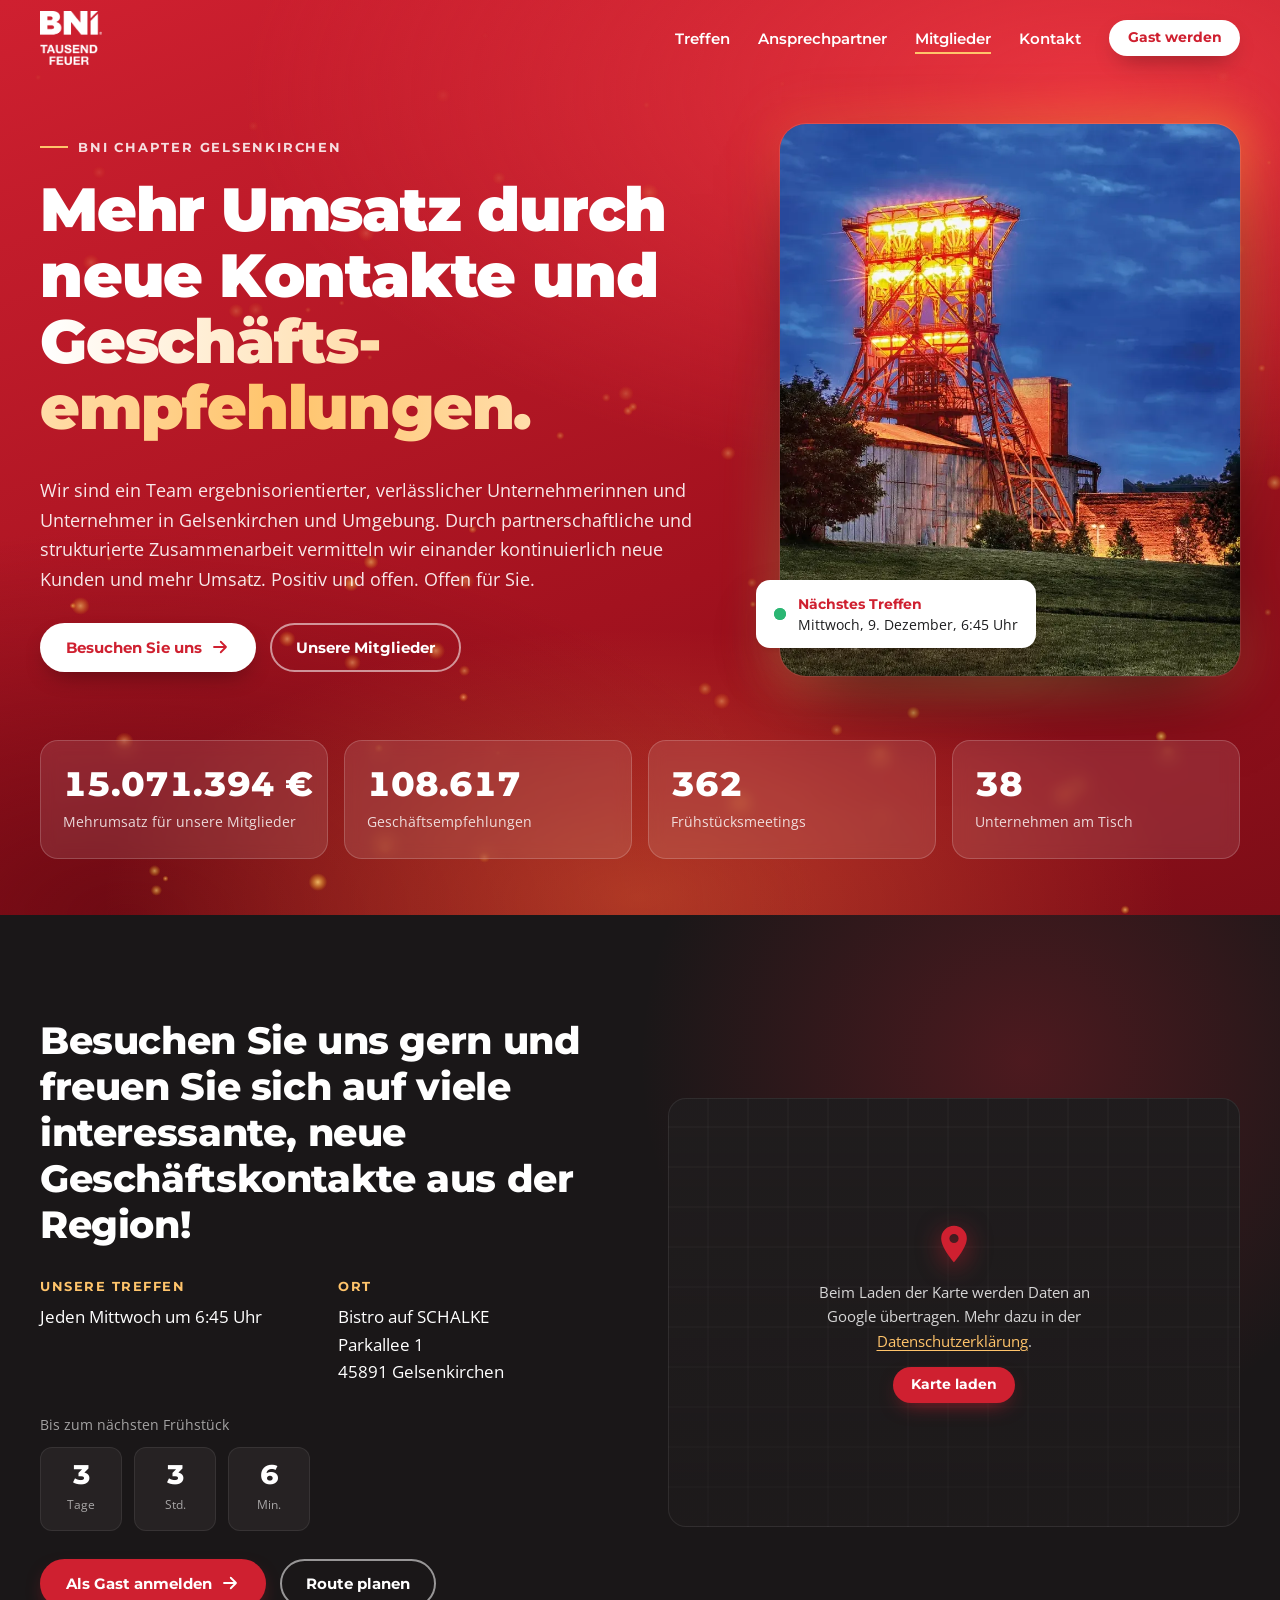
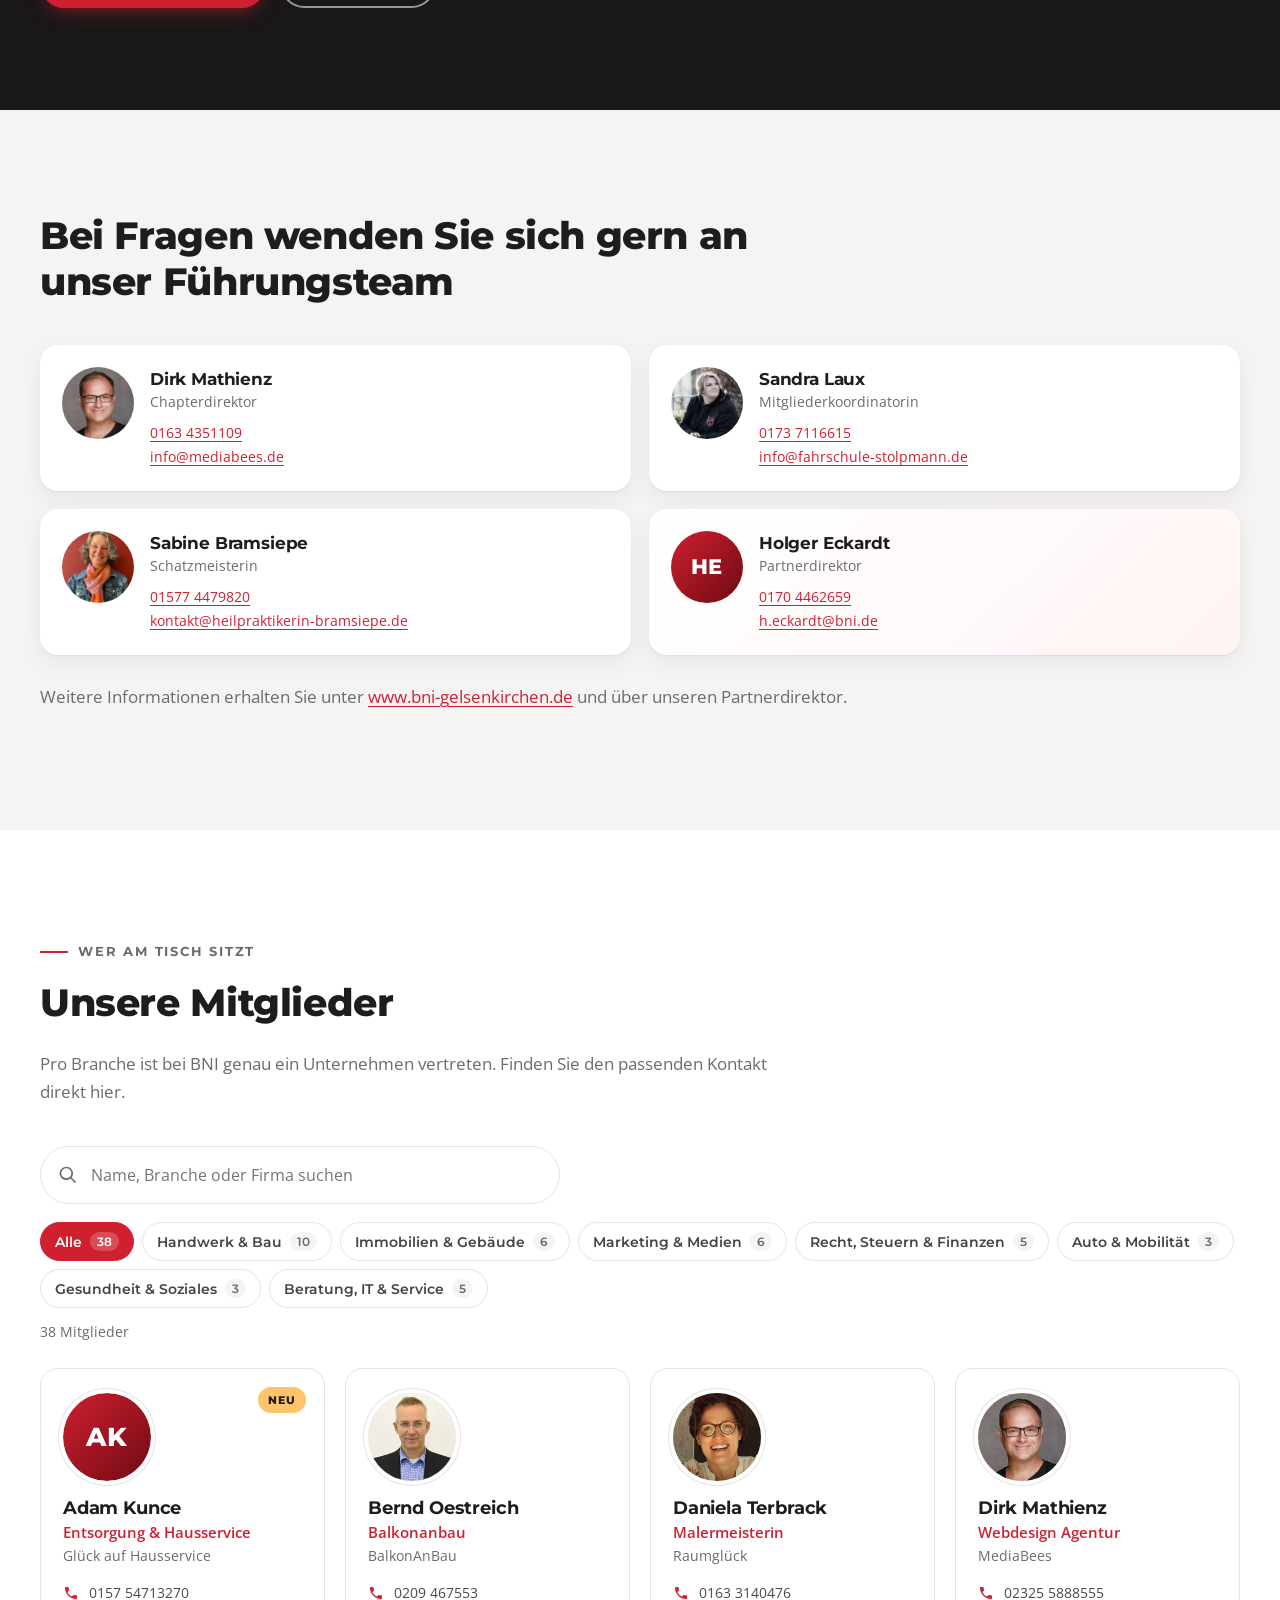
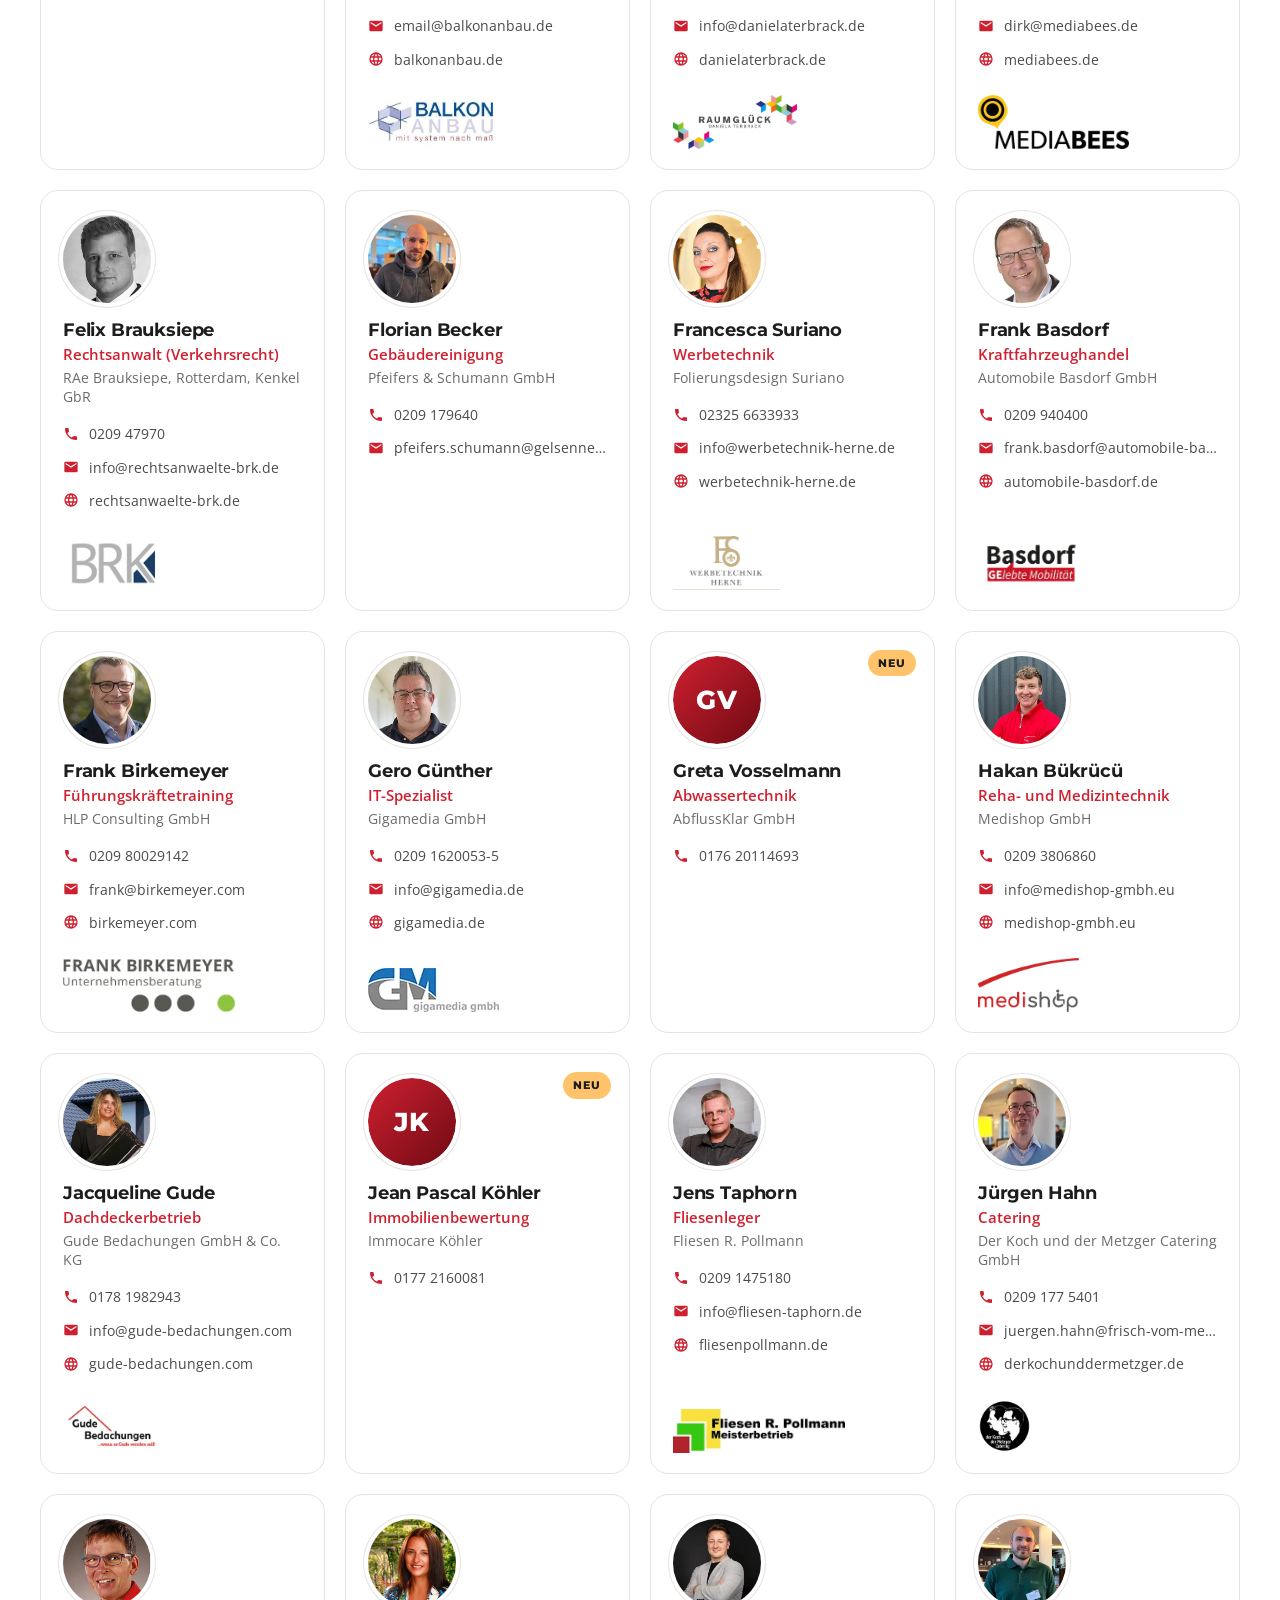
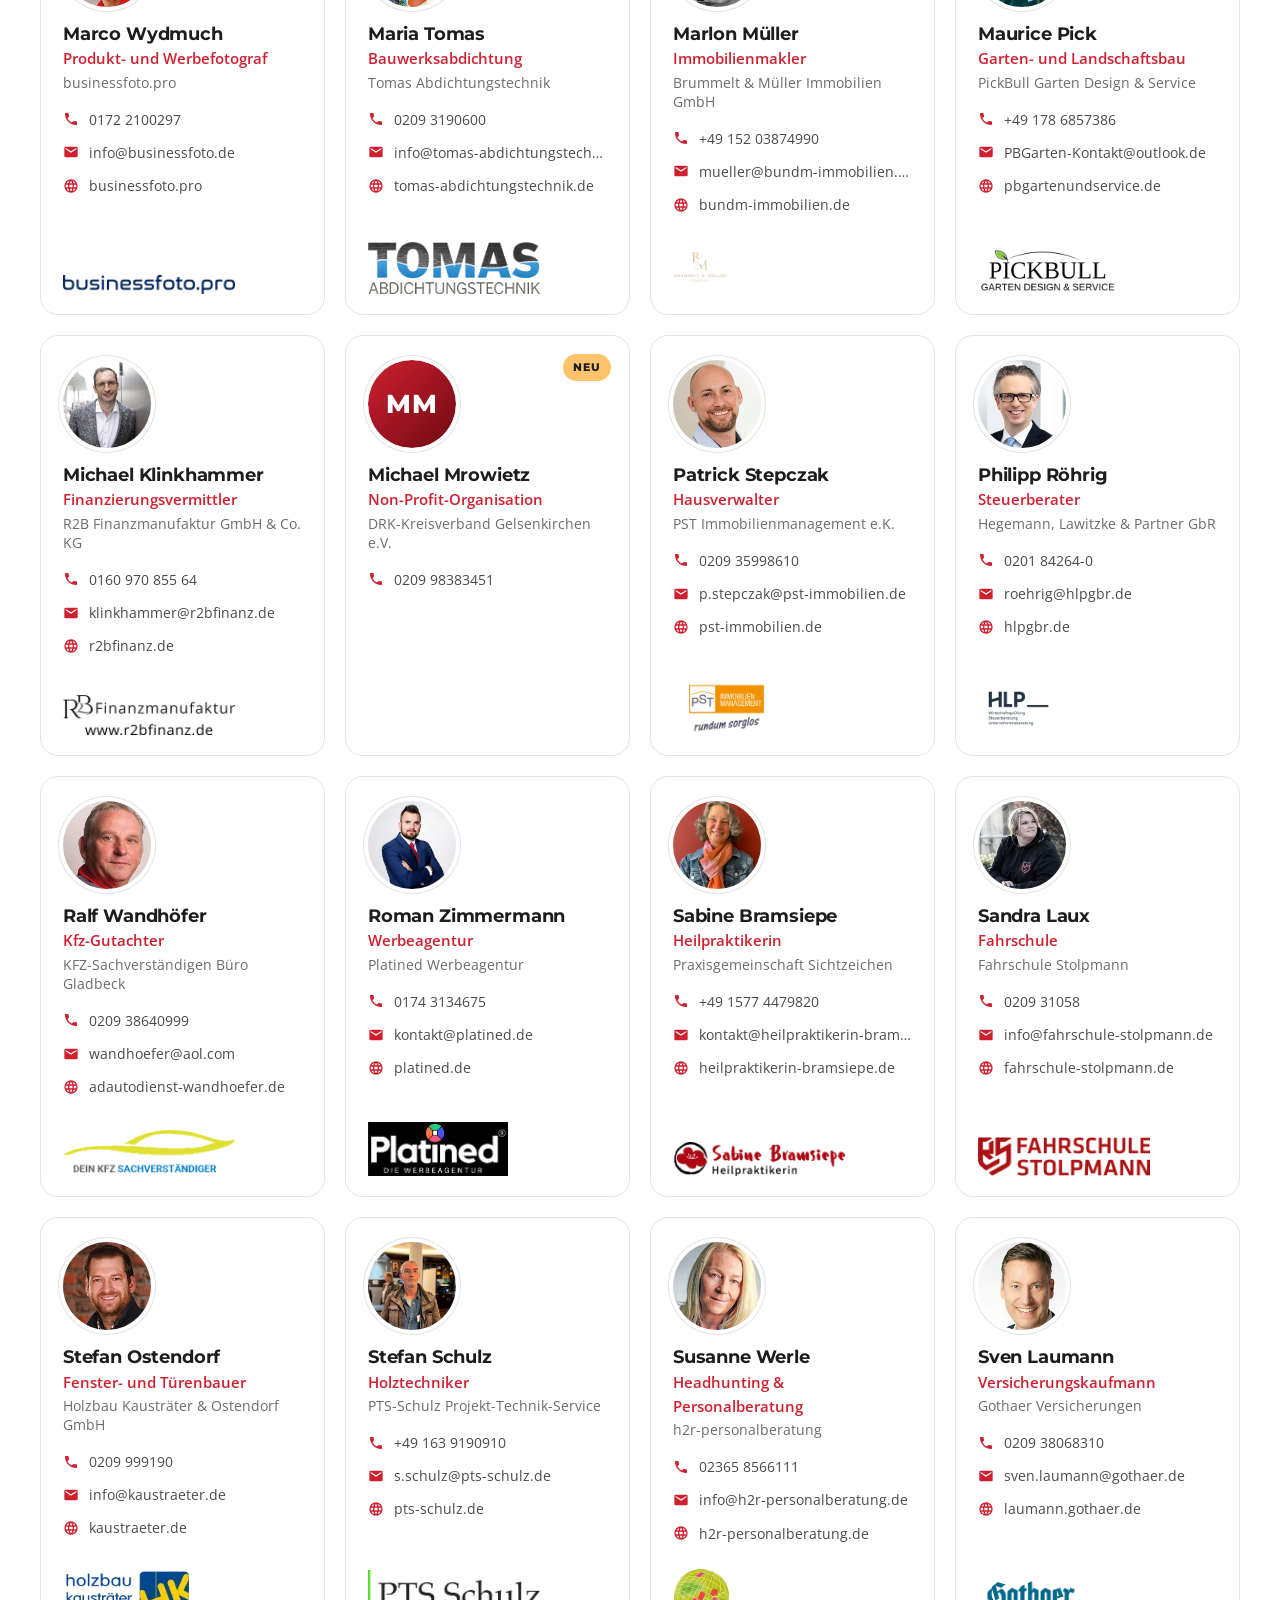
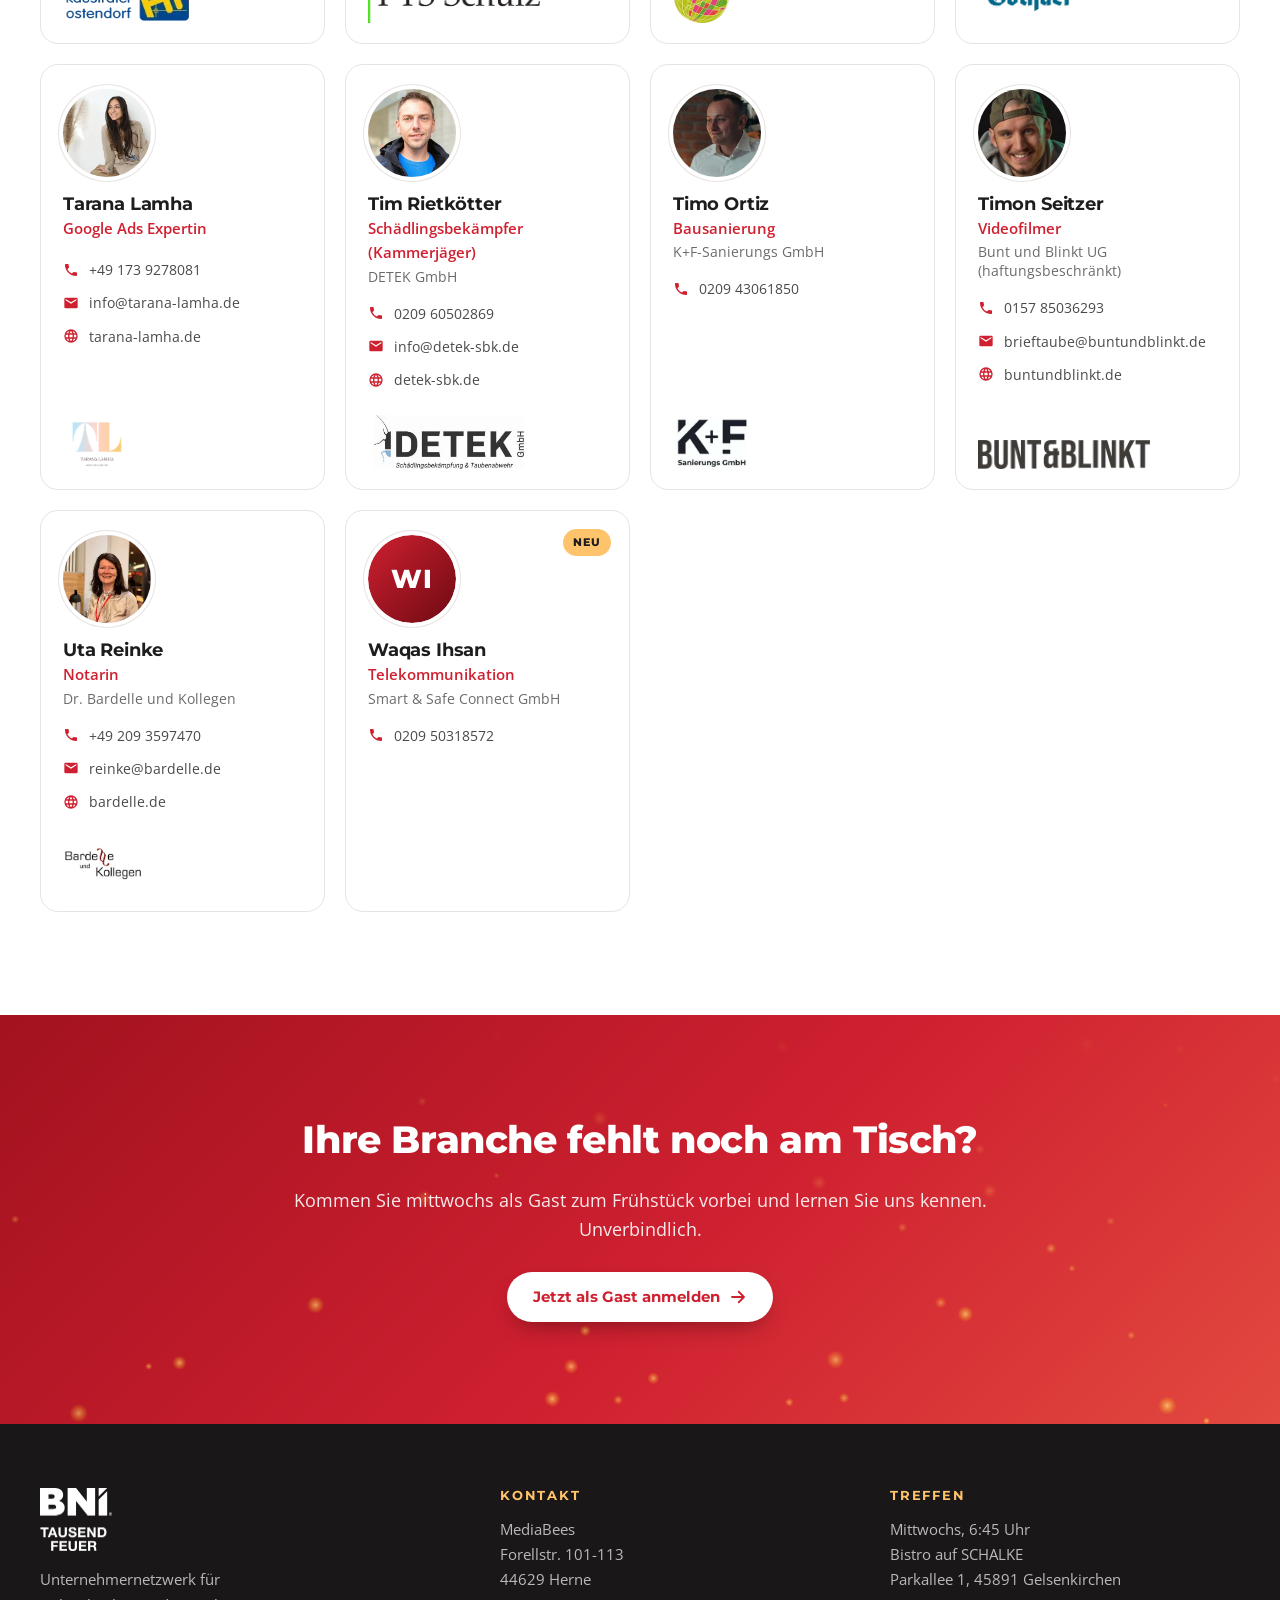
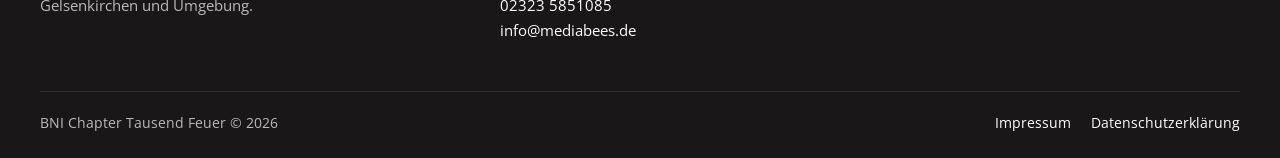
==== bni1000feuer/index.html @ f59c6b29 "Redesign bni1000feuer.de als schnelle statische Seite - Neues Design in BNI-CI (Rot #CF2030, Montser" ====
<!doctype html>
<html lang="de">
<head>
  <meta charset="utf-8">
  <meta name="viewport" content="width=device-width, initial-scale=1">
  <title>BNI Chapter Tausend Feuer Gelsenkirchen | Unternehmernetzwerk</title>
  <meta name="description" content="BNI Chapter Tausend Feuer: Unternehmerinnen und Unternehmer aus Gelsenkirchen und Umgebung, die sich gegenseitig Kunden empfehlen. Treffen jeden Mittwoch um 6:45 Uhr im Bistro auf Schalke.">
  <meta name="theme-color" content="#cf2030">
  <link rel="canonical" href="https://bni1000feuer.de/">
  <meta property="og:type" content="website">
  <meta property="og:title" content="BNI Chapter Tausend Feuer Gelsenkirchen">
  <meta property="og:description" content="Mehr Umsatz durch neue Kontakte und Geschäftsempfehlungen. Jeden Mittwoch, 6:45 Uhr, Bistro auf Schalke.">
  <meta property="og:image" content="https://bni1000feuer.de/assets/img/zeche-consol-833.webp">
  <meta property="og:locale" content="de_DE">
  <link rel="icon" type="image/png" href="assets/img/favicon.png">
  <link rel="preload" href="assets/fonts/montserrat-latin-wght-normal.woff2" as="font" type="font/woff2" crossorigin>
  <link rel="preload" href="assets/img/zeche-consol-833.webp" as="image" media="(min-width: 600px)">
  <link rel="stylesheet" href="assets/css/style.css">
  <script type="application/ld+json">
  {
    "@context": "https://schema.org",
    "@type": "Organization",
    "name": "BNI Chapter Tausend Feuer",
    "url": "https://bni1000feuer.de/",
    "logo": "https://bni1000feuer.de/assets/img/bni-tausend-feuer-logo.png",
    "description": "Unternehmernetzwerk für Geschäftsempfehlungen in Gelsenkirchen und Umgebung.",
    "location": {
      "@type": "Place",
      "name": "Bistro auf SCHALKE",
      "address": {"@type": "PostalAddress", "streetAddress": "Parkallee 1", "postalCode": "45891", "addressLocality": "Gelsenkirchen", "addressCountry": "DE"}
    }
  }
  </script>
</head>
<body>
  <a class="skip-link" href="#main">Zum Inhalt springen</a>

  <header class="site-header" data-header>
    <div class="container header-inner">
      <a href="#top" class="brand" aria-label="BNI Tausend Feuer, zum Seitenanfang">
        <img src="assets/img/bni-tausend-feuer-logo.png" alt="" width="72" height="64">
      </a>
      <nav class="nav" aria-label="Hauptnavigation">
        <button class="nav-toggle" type="button" aria-expanded="false" aria-controls="nav-list" data-nav-toggle>
          <span class="sr-only">Menü</span><span class="nav-toggle-bar"></span>
        </button>
        <ul id="nav-list" class="nav-list" data-nav-list>
          <li><a href="#treffen">Treffen</a></li>
          <li><a href="#team">Ansprechpartner</a></li>
          <li><a href="#mitglieder">Mitglieder</a></li>
          <li><a href="#kontakt">Kontakt</a></li>
          <li><a class="btn btn-light btn-sm" href="https://bni-nordwest.com/chapter-tausend-feuer-gelsenkirchen/de/visitorregistration?chapterId=26009" target="_blank" rel="noopener">Gast werden</a></li>
        </ul>
      </nav>
    </div>
  </header>

  <main id="main">
    <!-- Hero -->
    <section class="hero" id="top">
      <canvas class="embers" aria-hidden="true" data-embers></canvas>
      <div class="hero-glow" aria-hidden="true"></div>
      <div class="container hero-grid">
        <div class="hero-copy">
          <p class="eyebrow reveal">BNI Chapter Gelsenkirchen</p>
          <h1 class="hero-title reveal">Mehr Umsatz durch neue Kontakte und <span class="flame-text">Geschäfts&shy;empfehlungen.</span></h1>
          <p class="hero-lead reveal">Wir sind ein Team ergebnisorientierter, verlässlicher Unternehmerinnen und Unternehmer in Gelsenkirchen und Umgebung. Durch partnerschaftliche und strukturierte Zusammenarbeit vermitteln wir einander kontinuierlich neue Kunden und mehr Umsatz. Positiv und offen. Offen für Sie.</p>
          <div class="hero-actions reveal">
            <a class="btn btn-light" href="https://bni-nordwest.com/chapter-tausend-feuer-gelsenkirchen/de/visitorregistration?chapterId=26009" target="_blank" rel="noopener">
              Besuchen Sie uns
              <svg aria-hidden="true" viewBox="0 0 24 24"><path d="M13 5l7 7-7 7M20 12H4"/></svg>
            </a>
            <a class="btn btn-ghost" href="#mitglieder">Unsere Mitglieder</a>
          </div>
        </div>
        <figure class="hero-visual reveal" data-tilt>
          <picture>
            <source media="(max-width: 599px)" srcset="assets/img/zeche-consol-480.webp">
            <img src="assets/img/zeche-consol-833.webp" alt="Beleuchteter Förderturm der Zeche Consol in Gelsenkirchen bei Nacht" width="833" height="1000" fetchpriority="high">
          </picture>
          <figcaption class="next-meeting" data-next-meeting>
            <span class="pulse" aria-hidden="true"></span>
            <span><strong>Nächstes Treffen</strong><br><span data-next-meeting-date>Mittwoch, 6:45 Uhr</span></span>
          </figcaption>
        </figure>
      </div>

      <div class="container">
        <ul class="stats" aria-label="Zahlen des Chapters">
          <li class="stat reveal">
            <span class="stat-num"><span data-count="15071394" data-format="eur">15.071.394</span>&nbsp;€</span>
            <span class="stat-label">Mehrumsatz für unsere Mitglieder</span>
          </li>
          <li class="stat reveal">
            <span class="stat-num" data-count="108617">108.617</span>
            <span class="stat-label">Geschäftsempfehlungen</span>
          </li>
          <li class="stat reveal">
            <span class="stat-num" data-count="362">362</span>
            <span class="stat-label">Frühstücksmeetings</span>
          </li>
          <li class="stat reveal">
            <span class="stat-num" data-count-members>38</span>
            <span class="stat-label">Unternehmen am Tisch</span>
          </li>
        </ul>
      </div>
    </section>

    <!-- Treffen -->
    <section class="section section-dark" id="treffen">
      <div class="container meet-grid">
        <div class="meet-copy">
          <h2 class="reveal">Besuchen Sie uns gern und freuen Sie sich auf viele interessante, neue Geschäftskontakte aus der Region!</h2>
          <dl class="meet-facts reveal">
            <div>
              <dt>Unsere Treffen</dt>
              <dd>Jeden Mittwoch um 6:45 Uhr</dd>
            </div>
            <div>
              <dt>Ort</dt>
              <dd>Bistro auf SCHALKE<br>Parkallee 1<br>45891 Gelsenkirchen</dd>
            </div>
          </dl>
          <div class="countdown reveal" aria-live="polite" data-countdown hidden>
            <span class="countdown-label">Bis zum nächsten Frühstück</span>
            <div class="countdown-grid">
              <div><span data-cd="d">0</span><small>Tage</small></div>
              <div><span data-cd="h">0</span><small>Std.</small></div>
              <div><span data-cd="m">0</span><small>Min.</small></div>
            </div>
          </div>
          <div class="meet-actions reveal">
            <a class="btn btn-primary" href="https://bni-nordwest.com/chapter-tausend-feuer-gelsenkirchen/de/visitorregistration?chapterId=26009" target="_blank" rel="noopener">
              Als Gast anmelden
              <svg aria-hidden="true" viewBox="0 0 24 24"><path d="M13 5l7 7-7 7M20 12H4"/></svg>
            </a>
            <a class="btn btn-ghost" href="https://www.google.com/maps/dir/?api=1&amp;destination=Parkallee+1,+45891+Gelsenkirchen" target="_blank" rel="noopener">Route planen</a>
          </div>
        </div>
        <div class="map reveal" data-map>
          <div class="map-consent">
            <svg aria-hidden="true" viewBox="0 0 24 24" class="map-pin"><path d="M12 2a7 7 0 0 0-7 7c0 5.2 7 13 7 13s7-7.8 7-13a7 7 0 0 0-7-7zm0 9.5A2.5 2.5 0 1 1 12 6.5a2.5 2.5 0 0 1 0 5z"/></svg>
            <p>Beim Laden der Karte werden Daten an Google übertragen. Mehr dazu in der <a href="datenschutz.html#google-maps">Datenschutzerklärung</a>.</p>
            <button type="button" class="btn btn-primary btn-sm" data-map-load>Karte laden</button>
          </div>
        </div>
      </div>
    </section>

    <!-- Team -->
    <section class="section section-light" id="team">
      <div class="container">
        <div class="section-head reveal">
          <h2>Bei Fragen wenden Sie sich gern an unser Führungsteam</h2>
        </div>
        <ul class="team-grid">
          <li class="team-card reveal">
            <img src="assets/img/members/dirk-mathienz.webp" alt="" width="96" height="96" loading="lazy">
            <div>
              <h3>Dirk Mathienz</h3>
              <p class="team-role">Chapterdirektor</p>
              <a href="tel:+491634351109">0163 4351109</a>
              <a href="mailto:info@mediabees.de">info@mediabees.de</a>
            </div>
          </li>
          <li class="team-card reveal">
            <img src="assets/img/members/sandra-laux.webp" alt="" width="96" height="96" loading="lazy">
            <div>
              <h3>Sandra Laux</h3>
              <p class="team-role">Mitgliederkoordinatorin</p>
              <a href="tel:+491737116615">0173 7116615</a>
              <a href="mailto:info@fahrschule-stolpmann.de">info@fahrschule-stolpmann.de</a>
            </div>
          </li>
          <li class="team-card reveal">
            <img src="assets/img/members/sabine-bramsiepe.webp" alt="" width="96" height="96" loading="lazy">
            <div>
              <h3>Sabine Bramsiepe</h3>
              <p class="team-role">Schatzmeisterin</p>
              <a href="tel:+4915774479820">01577 4479820</a>
              <a href="mailto:kontakt@heilpraktikerin-bramsiepe.de">kontakt@heilpraktikerin-bramsiepe.de</a>
            </div>
          </li>
          <li class="team-card team-card-partner reveal">
            <span class="avatar-initials" aria-hidden="true">HE</span>
            <div>
              <h3>Holger Eckardt</h3>
              <p class="team-role">Partnerdirektor</p>
              <a href="tel:+491704462659">0170 4462659</a>
              <a href="mailto:h.eckardt@bni.de">h.eckardt@bni.de</a>
            </div>
          </li>
        </ul>
        <p class="team-more reveal">Weitere Informationen erhalten Sie unter <a href="https://www.bni-gelsenkirchen.de" target="_blank" rel="noopener">www.bni-gelsenkirchen.de</a> und über unseren Partnerdirektor.</p>
      </div>
    </section>

    <!-- Mitglieder -->
    <section class="section" id="mitglieder">
      <div class="container">
        <div class="section-head reveal">
          <p class="eyebrow eyebrow-red">Wer am Tisch sitzt</p>
          <h2>Unsere Mitglieder</h2>
          <p>Pro Branche ist bei BNI genau ein Unternehmen vertreten. Finden Sie den passenden Kontakt direkt hier.</p>
        </div>

        <div class="member-tools reveal">
          <label class="search">
            <span class="sr-only">Mitglieder durchsuchen</span>
            <svg aria-hidden="true" viewBox="0 0 24 24"><path d="M10 2a8 8 0 0 1 6.3 12.9l5.4 5.4-1.4 1.4-5.4-5.4A8 8 0 1 1 10 2zm0 2a6 6 0 1 0 0 12 6 6 0 0 0 0-12z"/></svg>
            <input type="search" placeholder="Name, Branche oder Firma suchen" autocomplete="off" data-member-search>
          </label>
          <div class="chips" role="group" aria-label="Nach Branche filtern" data-member-filters>
      <!-- FILTERS:START -->
        <button type="button" class="chip is-active" data-filter="all" aria-pressed="true">Alle <span>38</span></button>
        <button type="button" class="chip" data-filter="handwerk" aria-pressed="false">Handwerk &amp; Bau <span>10</span></button>
        <button type="button" class="chip" data-filter="immobilien" aria-pressed="false">Immobilien &amp; Gebäude <span>6</span></button>
        <button type="button" class="chip" data-filter="marketing" aria-pressed="false">Marketing &amp; Medien <span>6</span></button>
        <button type="button" class="chip" data-filter="recht" aria-pressed="false">Recht, Steuern &amp; Finanzen <span>5</span></button>
        <button type="button" class="chip" data-filter="auto" aria-pressed="false">Auto &amp; Mobilität <span>3</span></button>
        <button type="button" class="chip" data-filter="gesundheit" aria-pressed="false">Gesundheit &amp; Soziales <span>3</span></button>
        <button type="button" class="chip" data-filter="business" aria-pressed="false">Beratung, IT &amp; Service <span>5</span></button>
      <!-- FILTERS:END -->
          </div>
        </div>
        <p class="member-count" aria-live="polite" data-member-count></p>

        <div class="member-grid" data-member-grid>
      <!-- MEMBERS:START -->
      <article class="member reveal" data-cat="immobilien" data-search="adam kunce entsorgung &amp; hausservice glück auf hausservice immobilien &amp; gebäude">
        <span class="badge-new">Neu</span><div class="member-avatar"><span class="avatar-initials" aria-hidden="true">AK</span></div>
        <h3 class="member-name">Adam Kunce</h3>
        <p class="member-role">Entsorgung &amp; Hausservice</p>
        <p class="member-company">Glück auf Hausservice</p>
        <ul class="member-links">
          <li><a href="tel:+4915754713270"><svg aria-hidden="true" viewBox="0 0 24 24"><path d="M6.6 10.8a15.1 15.1 0 0 0 6.6 6.6l2.2-2.2a1 1 0 0 1 1-.25 11.4 11.4 0 0 0 3.6.57 1 1 0 0 1 1 1V20a1 1 0 0 1-1 1A17 17 0 0 1 3 4a1 1 0 0 1 1-1h3.5a1 1 0 0 1 1 1c0 1.25.2 2.45.57 3.57a1 1 0 0 1-.25 1z"/></svg><span>0157 54713270</span></a></li>
        </ul>
        
      </article>
      <article class="member reveal" data-cat="handwerk" data-search="bernd oestreich balkonanbau balkonanbau handwerk &amp; bau">
        <div class="member-avatar"><img src="assets/img/members/bernd-oestreich.webp" alt="" width="160" height="160" loading="lazy" decoding="async"></div>
        <h3 class="member-name">Bernd Oestreich</h3>
        <p class="member-role">Balkonanbau</p>
        <p class="member-company">BalkonAnBau</p>
        <ul class="member-links">
          <li><a href="tel:+49209467553"><svg aria-hidden="true" viewBox="0 0 24 24"><path d="M6.6 10.8a15.1 15.1 0 0 0 6.6 6.6l2.2-2.2a1 1 0 0 1 1-.25 11.4 11.4 0 0 0 3.6.57 1 1 0 0 1 1 1V20a1 1 0 0 1-1 1A17 17 0 0 1 3 4a1 1 0 0 1 1-1h3.5a1 1 0 0 1 1 1c0 1.25.2 2.45.57 3.57a1 1 0 0 1-.25 1z"/></svg><span>0209 467553</span></a></li><li><a href="mailto:email@balkonanbau.de"><svg aria-hidden="true" viewBox="0 0 24 24"><path d="M20 4H4a2 2 0 0 0-2 2v12a2 2 0 0 0 2 2h16a2 2 0 0 0 2-2V6a2 2 0 0 0-2-2zm0 4-8 5-8-5V6l8 5 8-5z"/></svg><span>email@balkonanbau.de</span></a></li><li><a href="https://balkonanbau.de" target="_blank" rel="noopener"><svg aria-hidden="true" viewBox="0 0 24 24"><path d="M12 2a10 10 0 1 0 0 20 10 10 0 0 0 0-20zm6.9 6h-2.9a15.7 15.7 0 0 0-1.4-3.6A8 8 0 0 1 18.9 8zM12 4c.8 1.2 1.5 2.5 1.9 4h-3.8c.4-1.5 1.1-2.8 1.9-4zM4.3 14a8.2 8.2 0 0 1 0-4h3.4a16.5 16.5 0 0 0 0 4zm.8 2h2.9c.3 1.3.8 2.5 1.4 3.6A8 8 0 0 1 5.1 16zM8 8H5.1a8 8 0 0 1 4.3-3.6C8.8 5.5 8.3 6.7 8 8zm4 12c-.8-1.2-1.5-2.5-1.9-4h3.8c-.4 1.5-1.1 2.8-1.9 4zm2.3-6H9.7a14.7 14.7 0 0 1 0-4h4.6a14.7 14.7 0 0 1 0 4zm.3 5.6c.6-1.1 1.1-2.3 1.4-3.6h2.9a8 8 0 0 1-4.3 3.6zm1.7-5.6a16.5 16.5 0 0 0 0-4h3.4a8.2 8.2 0 0 1 0 4z"/></svg><span>balkonanbau.de</span></a></li>
        </ul>
        <div class="member-logo"><img src="assets/img/logos/bernd-oestreich.webp" alt="Logo BalkonAnBau" loading="lazy" decoding="async"></div>
      </article>
      <article class="member reveal" data-cat="handwerk" data-search="daniela terbrack malermeisterin raumglück handwerk &amp; bau">
        <div class="member-avatar"><img src="assets/img/members/daniela-terbrack.webp" alt="" width="160" height="160" loading="lazy" decoding="async"></div>
        <h3 class="member-name">Daniela Terbrack</h3>
        <p class="member-role">Malermeisterin</p>
        <p class="member-company">Raumglück</p>
        <ul class="member-links">
          <li><a href="tel:+491633140476"><svg aria-hidden="true" viewBox="0 0 24 24"><path d="M6.6 10.8a15.1 15.1 0 0 0 6.6 6.6l2.2-2.2a1 1 0 0 1 1-.25 11.4 11.4 0 0 0 3.6.57 1 1 0 0 1 1 1V20a1 1 0 0 1-1 1A17 17 0 0 1 3 4a1 1 0 0 1 1-1h3.5a1 1 0 0 1 1 1c0 1.25.2 2.45.57 3.57a1 1 0 0 1-.25 1z"/></svg><span>0163 3140476</span></a></li><li><a href="mailto:info@danielaterbrack.de"><svg aria-hidden="true" viewBox="0 0 24 24"><path d="M20 4H4a2 2 0 0 0-2 2v12a2 2 0 0 0 2 2h16a2 2 0 0 0 2-2V6a2 2 0 0 0-2-2zm0 4-8 5-8-5V6l8 5 8-5z"/></svg><span>info@danielaterbrack.de</span></a></li><li><a href="https://danielaterbrack.de" target="_blank" rel="noopener"><svg aria-hidden="true" viewBox="0 0 24 24"><path d="M12 2a10 10 0 1 0 0 20 10 10 0 0 0 0-20zm6.9 6h-2.9a15.7 15.7 0 0 0-1.4-3.6A8 8 0 0 1 18.9 8zM12 4c.8 1.2 1.5 2.5 1.9 4h-3.8c.4-1.5 1.1-2.8 1.9-4zM4.3 14a8.2 8.2 0 0 1 0-4h3.4a16.5 16.5 0 0 0 0 4zm.8 2h2.9c.3 1.3.8 2.5 1.4 3.6A8 8 0 0 1 5.1 16zM8 8H5.1a8 8 0 0 1 4.3-3.6C8.8 5.5 8.3 6.7 8 8zm4 12c-.8-1.2-1.5-2.5-1.9-4h3.8c-.4 1.5-1.1 2.8-1.9 4zm2.3-6H9.7a14.7 14.7 0 0 1 0-4h4.6a14.7 14.7 0 0 1 0 4zm.3 5.6c.6-1.1 1.1-2.3 1.4-3.6h2.9a8 8 0 0 1-4.3 3.6zm1.7-5.6a16.5 16.5 0 0 0 0-4h3.4a8.2 8.2 0 0 1 0 4z"/></svg><span>danielaterbrack.de</span></a></li>
        </ul>
        <div class="member-logo"><img src="assets/img/logos/daniela-terbrack.webp" alt="Logo Raumglück" loading="lazy" decoding="async"></div>
      </article>
      <article class="member reveal" data-cat="marketing" data-search="dirk mathienz webdesign agentur mediabees marketing &amp; medien">
        <div class="member-avatar"><img src="assets/img/members/dirk-mathienz.webp" alt="" width="160" height="160" loading="lazy" decoding="async"></div>
        <h3 class="member-name">Dirk Mathienz</h3>
        <p class="member-role">Webdesign Agentur</p>
        <p class="member-company">MediaBees</p>
        <ul class="member-links">
          <li><a href="tel:+4923255888555"><svg aria-hidden="true" viewBox="0 0 24 24"><path d="M6.6 10.8a15.1 15.1 0 0 0 6.6 6.6l2.2-2.2a1 1 0 0 1 1-.25 11.4 11.4 0 0 0 3.6.57 1 1 0 0 1 1 1V20a1 1 0 0 1-1 1A17 17 0 0 1 3 4a1 1 0 0 1 1-1h3.5a1 1 0 0 1 1 1c0 1.25.2 2.45.57 3.57a1 1 0 0 1-.25 1z"/></svg><span>02325 5888555</span></a></li><li><a href="mailto:dirk@mediabees.de"><svg aria-hidden="true" viewBox="0 0 24 24"><path d="M20 4H4a2 2 0 0 0-2 2v12a2 2 0 0 0 2 2h16a2 2 0 0 0 2-2V6a2 2 0 0 0-2-2zm0 4-8 5-8-5V6l8 5 8-5z"/></svg><span>dirk@mediabees.de</span></a></li><li><a href="https://mediabees.de" target="_blank" rel="noopener"><svg aria-hidden="true" viewBox="0 0 24 24"><path d="M12 2a10 10 0 1 0 0 20 10 10 0 0 0 0-20zm6.9 6h-2.9a15.7 15.7 0 0 0-1.4-3.6A8 8 0 0 1 18.9 8zM12 4c.8 1.2 1.5 2.5 1.9 4h-3.8c.4-1.5 1.1-2.8 1.9-4zM4.3 14a8.2 8.2 0 0 1 0-4h3.4a16.5 16.5 0 0 0 0 4zm.8 2h2.9c.3 1.3.8 2.5 1.4 3.6A8 8 0 0 1 5.1 16zM8 8H5.1a8 8 0 0 1 4.3-3.6C8.8 5.5 8.3 6.7 8 8zm4 12c-.8-1.2-1.5-2.5-1.9-4h3.8c-.4 1.5-1.1 2.8-1.9 4zm2.3-6H9.7a14.7 14.7 0 0 1 0-4h4.6a14.7 14.7 0 0 1 0 4zm.3 5.6c.6-1.1 1.1-2.3 1.4-3.6h2.9a8 8 0 0 1-4.3 3.6zm1.7-5.6a16.5 16.5 0 0 0 0-4h3.4a8.2 8.2 0 0 1 0 4z"/></svg><span>mediabees.de</span></a></li>
        </ul>
        <div class="member-logo"><img src="assets/img/logos/dirk-mathienz.webp" alt="Logo MediaBees" loading="lazy" decoding="async"></div>
      </article>
      <article class="member reveal" data-cat="recht" data-search="felix brauksiepe rechtsanwalt (verkehrsrecht) rae brauksiepe, rotterdam, kenkel gbr recht, steuern &amp; finanzen">
        <div class="member-avatar"><img src="assets/img/members/felix-brauksiepe.webp" alt="" width="160" height="160" loading="lazy" decoding="async"></div>
        <h3 class="member-name">Felix Brauksiepe</h3>
        <p class="member-role">Rechtsanwalt (Verkehrsrecht)</p>
        <p class="member-company">RAe Brauksiepe, Rotterdam, Kenkel GbR</p>
        <ul class="member-links">
          <li><a href="tel:+4920947970"><svg aria-hidden="true" viewBox="0 0 24 24"><path d="M6.6 10.8a15.1 15.1 0 0 0 6.6 6.6l2.2-2.2a1 1 0 0 1 1-.25 11.4 11.4 0 0 0 3.6.57 1 1 0 0 1 1 1V20a1 1 0 0 1-1 1A17 17 0 0 1 3 4a1 1 0 0 1 1-1h3.5a1 1 0 0 1 1 1c0 1.25.2 2.45.57 3.57a1 1 0 0 1-.25 1z"/></svg><span>0209 47970</span></a></li><li><a href="mailto:info@rechtsanwaelte-brk.de"><svg aria-hidden="true" viewBox="0 0 24 24"><path d="M20 4H4a2 2 0 0 0-2 2v12a2 2 0 0 0 2 2h16a2 2 0 0 0 2-2V6a2 2 0 0 0-2-2zm0 4-8 5-8-5V6l8 5 8-5z"/></svg><span>info@rechtsanwaelte-brk.de</span></a></li><li><a href="https://rechtsanwaelte-brk.de" target="_blank" rel="noopener"><svg aria-hidden="true" viewBox="0 0 24 24"><path d="M12 2a10 10 0 1 0 0 20 10 10 0 0 0 0-20zm6.9 6h-2.9a15.7 15.7 0 0 0-1.4-3.6A8 8 0 0 1 18.9 8zM12 4c.8 1.2 1.5 2.5 1.9 4h-3.8c.4-1.5 1.1-2.8 1.9-4zM4.3 14a8.2 8.2 0 0 1 0-4h3.4a16.5 16.5 0 0 0 0 4zm.8 2h2.9c.3 1.3.8 2.5 1.4 3.6A8 8 0 0 1 5.1 16zM8 8H5.1a8 8 0 0 1 4.3-3.6C8.8 5.5 8.3 6.7 8 8zm4 12c-.8-1.2-1.5-2.5-1.9-4h3.8c-.4 1.5-1.1 2.8-1.9 4zm2.3-6H9.7a14.7 14.7 0 0 1 0-4h4.6a14.7 14.7 0 0 1 0 4zm.3 5.6c.6-1.1 1.1-2.3 1.4-3.6h2.9a8 8 0 0 1-4.3 3.6zm1.7-5.6a16.5 16.5 0 0 0 0-4h3.4a8.2 8.2 0 0 1 0 4z"/></svg><span>rechtsanwaelte-brk.de</span></a></li>
        </ul>
        <div class="member-logo"><img src="assets/img/logos/felix-brauksiepe.webp" alt="Logo RAe Brauksiepe, Rotterdam, Kenkel GbR" loading="lazy" decoding="async"></div>
      </article>
      <article class="member reveal" data-cat="immobilien" data-search="florian becker gebäudereinigung pfeifers &amp; schumann gmbh immobilien &amp; gebäude">
        <div class="member-avatar"><img src="assets/img/members/florian-becker.webp" alt="" width="160" height="160" loading="lazy" decoding="async"></div>
        <h3 class="member-name">Florian Becker</h3>
        <p class="member-role">Gebäudereinigung</p>
        <p class="member-company">Pfeifers &amp; Schumann GmbH</p>
        <ul class="member-links">
          <li><a href="tel:+49209179640"><svg aria-hidden="true" viewBox="0 0 24 24"><path d="M6.6 10.8a15.1 15.1 0 0 0 6.6 6.6l2.2-2.2a1 1 0 0 1 1-.25 11.4 11.4 0 0 0 3.6.57 1 1 0 0 1 1 1V20a1 1 0 0 1-1 1A17 17 0 0 1 3 4a1 1 0 0 1 1-1h3.5a1 1 0 0 1 1 1c0 1.25.2 2.45.57 3.57a1 1 0 0 1-.25 1z"/></svg><span>0209 179640</span></a></li><li><a href="mailto:pfeifers.schumann@gelsennet.de"><svg aria-hidden="true" viewBox="0 0 24 24"><path d="M20 4H4a2 2 0 0 0-2 2v12a2 2 0 0 0 2 2h16a2 2 0 0 0 2-2V6a2 2 0 0 0-2-2zm0 4-8 5-8-5V6l8 5 8-5z"/></svg><span>pfeifers.schumann@gelsennet.de</span></a></li>
        </ul>
        
      </article>
      <article class="member reveal" data-cat="marketing" data-search="francesca suriano werbetechnik folierungsdesign suriano marketing &amp; medien">
        <div class="member-avatar"><img src="assets/img/members/francesca-suriano.webp" alt="" width="160" height="160" loading="lazy" decoding="async"></div>
        <h3 class="member-name">Francesca Suriano</h3>
        <p class="member-role">Werbetechnik</p>
        <p class="member-company">Folierungsdesign Suriano</p>
        <ul class="member-links">
          <li><a href="tel:+4923256633933"><svg aria-hidden="true" viewBox="0 0 24 24"><path d="M6.6 10.8a15.1 15.1 0 0 0 6.6 6.6l2.2-2.2a1 1 0 0 1 1-.25 11.4 11.4 0 0 0 3.6.57 1 1 0 0 1 1 1V20a1 1 0 0 1-1 1A17 17 0 0 1 3 4a1 1 0 0 1 1-1h3.5a1 1 0 0 1 1 1c0 1.25.2 2.45.57 3.57a1 1 0 0 1-.25 1z"/></svg><span>02325 6633933</span></a></li><li><a href="mailto:info@werbetechnik-herne.de"><svg aria-hidden="true" viewBox="0 0 24 24"><path d="M20 4H4a2 2 0 0 0-2 2v12a2 2 0 0 0 2 2h16a2 2 0 0 0 2-2V6a2 2 0 0 0-2-2zm0 4-8 5-8-5V6l8 5 8-5z"/></svg><span>info@werbetechnik-herne.de</span></a></li><li><a href="https://werbetechnik-herne.de" target="_blank" rel="noopener"><svg aria-hidden="true" viewBox="0 0 24 24"><path d="M12 2a10 10 0 1 0 0 20 10 10 0 0 0 0-20zm6.9 6h-2.9a15.7 15.7 0 0 0-1.4-3.6A8 8 0 0 1 18.9 8zM12 4c.8 1.2 1.5 2.5 1.9 4h-3.8c.4-1.5 1.1-2.8 1.9-4zM4.3 14a8.2 8.2 0 0 1 0-4h3.4a16.5 16.5 0 0 0 0 4zm.8 2h2.9c.3 1.3.8 2.5 1.4 3.6A8 8 0 0 1 5.1 16zM8 8H5.1a8 8 0 0 1 4.3-3.6C8.8 5.5 8.3 6.7 8 8zm4 12c-.8-1.2-1.5-2.5-1.9-4h3.8c-.4 1.5-1.1 2.8-1.9 4zm2.3-6H9.7a14.7 14.7 0 0 1 0-4h4.6a14.7 14.7 0 0 1 0 4zm.3 5.6c.6-1.1 1.1-2.3 1.4-3.6h2.9a8 8 0 0 1-4.3 3.6zm1.7-5.6a16.5 16.5 0 0 0 0-4h3.4a8.2 8.2 0 0 1 0 4z"/></svg><span>werbetechnik-herne.de</span></a></li>
        </ul>
        <div class="member-logo"><img src="assets/img/logos/francesca-suriano.webp" alt="Logo Folierungsdesign Suriano" loading="lazy" decoding="async"></div>
      </article>
      <article class="member reveal" data-cat="auto" data-search="frank basdorf kraftfahrzeughandel automobile basdorf gmbh auto &amp; mobilität">
        <div class="member-avatar"><img src="assets/img/members/frank-basdorf.webp" alt="" width="160" height="160" loading="lazy" decoding="async"></div>
        <h3 class="member-name">Frank Basdorf</h3>
        <p class="member-role">Kraftfahrzeughandel</p>
        <p class="member-company">Automobile Basdorf GmbH</p>
        <ul class="member-links">
          <li><a href="tel:+49209940400"><svg aria-hidden="true" viewBox="0 0 24 24"><path d="M6.6 10.8a15.1 15.1 0 0 0 6.6 6.6l2.2-2.2a1 1 0 0 1 1-.25 11.4 11.4 0 0 0 3.6.57 1 1 0 0 1 1 1V20a1 1 0 0 1-1 1A17 17 0 0 1 3 4a1 1 0 0 1 1-1h3.5a1 1 0 0 1 1 1c0 1.25.2 2.45.57 3.57a1 1 0 0 1-.25 1z"/></svg><span>0209 940400</span></a></li><li><a href="mailto:frank.basdorf@automobile-basdorf.de"><svg aria-hidden="true" viewBox="0 0 24 24"><path d="M20 4H4a2 2 0 0 0-2 2v12a2 2 0 0 0 2 2h16a2 2 0 0 0 2-2V6a2 2 0 0 0-2-2zm0 4-8 5-8-5V6l8 5 8-5z"/></svg><span>frank.basdorf@automobile-basdorf.de</span></a></li><li><a href="https://automobile-basdorf.de" target="_blank" rel="noopener"><svg aria-hidden="true" viewBox="0 0 24 24"><path d="M12 2a10 10 0 1 0 0 20 10 10 0 0 0 0-20zm6.9 6h-2.9a15.7 15.7 0 0 0-1.4-3.6A8 8 0 0 1 18.9 8zM12 4c.8 1.2 1.5 2.5 1.9 4h-3.8c.4-1.5 1.1-2.8 1.9-4zM4.3 14a8.2 8.2 0 0 1 0-4h3.4a16.5 16.5 0 0 0 0 4zm.8 2h2.9c.3 1.3.8 2.5 1.4 3.6A8 8 0 0 1 5.1 16zM8 8H5.1a8 8 0 0 1 4.3-3.6C8.8 5.5 8.3 6.7 8 8zm4 12c-.8-1.2-1.5-2.5-1.9-4h3.8c-.4 1.5-1.1 2.8-1.9 4zm2.3-6H9.7a14.7 14.7 0 0 1 0-4h4.6a14.7 14.7 0 0 1 0 4zm.3 5.6c.6-1.1 1.1-2.3 1.4-3.6h2.9a8 8 0 0 1-4.3 3.6zm1.7-5.6a16.5 16.5 0 0 0 0-4h3.4a8.2 8.2 0 0 1 0 4z"/></svg><span>automobile-basdorf.de</span></a></li>
        </ul>
        <div class="member-logo"><img src="assets/img/logos/frank-basdorf.webp" alt="Logo Automobile Basdorf GmbH" loading="lazy" decoding="async"></div>
      </article>
      <article class="member reveal" data-cat="business" data-search="frank birkemeyer führungskräftetraining hlp consulting gmbh beratung, it &amp; service">
        <div class="member-avatar"><img src="assets/img/members/frank-birkemeyer.webp" alt="" width="160" height="160" loading="lazy" decoding="async"></div>
        <h3 class="member-name">Frank Birkemeyer</h3>
        <p class="member-role">Führungskräftetraining</p>
        <p class="member-company">HLP Consulting GmbH</p>
        <ul class="member-links">
          <li><a href="tel:+4920980029142"><svg aria-hidden="true" viewBox="0 0 24 24"><path d="M6.6 10.8a15.1 15.1 0 0 0 6.6 6.6l2.2-2.2a1 1 0 0 1 1-.25 11.4 11.4 0 0 0 3.6.57 1 1 0 0 1 1 1V20a1 1 0 0 1-1 1A17 17 0 0 1 3 4a1 1 0 0 1 1-1h3.5a1 1 0 0 1 1 1c0 1.25.2 2.45.57 3.57a1 1 0 0 1-.25 1z"/></svg><span>0209 80029142</span></a></li><li><a href="mailto:frank@birkemeyer.com"><svg aria-hidden="true" viewBox="0 0 24 24"><path d="M20 4H4a2 2 0 0 0-2 2v12a2 2 0 0 0 2 2h16a2 2 0 0 0 2-2V6a2 2 0 0 0-2-2zm0 4-8 5-8-5V6l8 5 8-5z"/></svg><span>frank@birkemeyer.com</span></a></li><li><a href="https://birkemeyer.com" target="_blank" rel="noopener"><svg aria-hidden="true" viewBox="0 0 24 24"><path d="M12 2a10 10 0 1 0 0 20 10 10 0 0 0 0-20zm6.9 6h-2.9a15.7 15.7 0 0 0-1.4-3.6A8 8 0 0 1 18.9 8zM12 4c.8 1.2 1.5 2.5 1.9 4h-3.8c.4-1.5 1.1-2.8 1.9-4zM4.3 14a8.2 8.2 0 0 1 0-4h3.4a16.5 16.5 0 0 0 0 4zm.8 2h2.9c.3 1.3.8 2.5 1.4 3.6A8 8 0 0 1 5.1 16zM8 8H5.1a8 8 0 0 1 4.3-3.6C8.8 5.5 8.3 6.7 8 8zm4 12c-.8-1.2-1.5-2.5-1.9-4h3.8c-.4 1.5-1.1 2.8-1.9 4zm2.3-6H9.7a14.7 14.7 0 0 1 0-4h4.6a14.7 14.7 0 0 1 0 4zm.3 5.6c.6-1.1 1.1-2.3 1.4-3.6h2.9a8 8 0 0 1-4.3 3.6zm1.7-5.6a16.5 16.5 0 0 0 0-4h3.4a8.2 8.2 0 0 1 0 4z"/></svg><span>birkemeyer.com</span></a></li>
        </ul>
        <div class="member-logo"><img src="assets/img/logos/frank-birkemeyer.webp" alt="Logo HLP Consulting GmbH" loading="lazy" decoding="async"></div>
      </article>
      <article class="member reveal" data-cat="business" data-search="gero günther it-spezialist gigamedia gmbh beratung, it &amp; service">
        <div class="member-avatar"><img src="assets/img/members/gero-guenther.webp" alt="" width="160" height="160" loading="lazy" decoding="async"></div>
        <h3 class="member-name">Gero Günther</h3>
        <p class="member-role">IT-Spezialist</p>
        <p class="member-company">Gigamedia GmbH</p>
        <ul class="member-links">
          <li><a href="tel:+4920916200535"><svg aria-hidden="true" viewBox="0 0 24 24"><path d="M6.6 10.8a15.1 15.1 0 0 0 6.6 6.6l2.2-2.2a1 1 0 0 1 1-.25 11.4 11.4 0 0 0 3.6.57 1 1 0 0 1 1 1V20a1 1 0 0 1-1 1A17 17 0 0 1 3 4a1 1 0 0 1 1-1h3.5a1 1 0 0 1 1 1c0 1.25.2 2.45.57 3.57a1 1 0 0 1-.25 1z"/></svg><span>0209 1620053-5</span></a></li><li><a href="mailto:info@gigamedia.de"><svg aria-hidden="true" viewBox="0 0 24 24"><path d="M20 4H4a2 2 0 0 0-2 2v12a2 2 0 0 0 2 2h16a2 2 0 0 0 2-2V6a2 2 0 0 0-2-2zm0 4-8 5-8-5V6l8 5 8-5z"/></svg><span>info@gigamedia.de</span></a></li><li><a href="https://gigamedia.de" target="_blank" rel="noopener"><svg aria-hidden="true" viewBox="0 0 24 24"><path d="M12 2a10 10 0 1 0 0 20 10 10 0 0 0 0-20zm6.9 6h-2.9a15.7 15.7 0 0 0-1.4-3.6A8 8 0 0 1 18.9 8zM12 4c.8 1.2 1.5 2.5 1.9 4h-3.8c.4-1.5 1.1-2.8 1.9-4zM4.3 14a8.2 8.2 0 0 1 0-4h3.4a16.5 16.5 0 0 0 0 4zm.8 2h2.9c.3 1.3.8 2.5 1.4 3.6A8 8 0 0 1 5.1 16zM8 8H5.1a8 8 0 0 1 4.3-3.6C8.8 5.5 8.3 6.7 8 8zm4 12c-.8-1.2-1.5-2.5-1.9-4h3.8c-.4 1.5-1.1 2.8-1.9 4zm2.3-6H9.7a14.7 14.7 0 0 1 0-4h4.6a14.7 14.7 0 0 1 0 4zm.3 5.6c.6-1.1 1.1-2.3 1.4-3.6h2.9a8 8 0 0 1-4.3 3.6zm1.7-5.6a16.5 16.5 0 0 0 0-4h3.4a8.2 8.2 0 0 1 0 4z"/></svg><span>gigamedia.de</span></a></li>
        </ul>
        <div class="member-logo"><img src="assets/img/logos/gero-guenther.webp" alt="Logo Gigamedia GmbH" loading="lazy" decoding="async"></div>
      </article>
      <article class="member reveal" data-cat="handwerk" data-search="greta vosselmann abwassertechnik abflussklar gmbh handwerk &amp; bau">
        <span class="badge-new">Neu</span><div class="member-avatar"><span class="avatar-initials" aria-hidden="true">GV</span></div>
        <h3 class="member-name">Greta Vosselmann</h3>
        <p class="member-role">Abwassertechnik</p>
        <p class="member-company">AbflussKlar GmbH</p>
        <ul class="member-links">
          <li><a href="tel:+4917620114693"><svg aria-hidden="true" viewBox="0 0 24 24"><path d="M6.6 10.8a15.1 15.1 0 0 0 6.6 6.6l2.2-2.2a1 1 0 0 1 1-.25 11.4 11.4 0 0 0 3.6.57 1 1 0 0 1 1 1V20a1 1 0 0 1-1 1A17 17 0 0 1 3 4a1 1 0 0 1 1-1h3.5a1 1 0 0 1 1 1c0 1.25.2 2.45.57 3.57a1 1 0 0 1-.25 1z"/></svg><span>0176 20114693</span></a></li>
        </ul>
        
      </article>
      <article class="member reveal" data-cat="gesundheit" data-search="hakan bükrücü reha- und medizintechnik medishop gmbh gesundheit &amp; soziales">
        <div class="member-avatar"><img src="assets/img/members/hakan-buekruecue.webp" alt="" width="160" height="160" loading="lazy" decoding="async"></div>
        <h3 class="member-name">Hakan Bükrücü</h3>
        <p class="member-role">Reha- und Medizintechnik</p>
        <p class="member-company">Medishop GmbH</p>
        <ul class="member-links">
          <li><a href="tel:+492093806860"><svg aria-hidden="true" viewBox="0 0 24 24"><path d="M6.6 10.8a15.1 15.1 0 0 0 6.6 6.6l2.2-2.2a1 1 0 0 1 1-.25 11.4 11.4 0 0 0 3.6.57 1 1 0 0 1 1 1V20a1 1 0 0 1-1 1A17 17 0 0 1 3 4a1 1 0 0 1 1-1h3.5a1 1 0 0 1 1 1c0 1.25.2 2.45.57 3.57a1 1 0 0 1-.25 1z"/></svg><span>0209 3806860</span></a></li><li><a href="mailto:info@medishop-gmbh.eu"><svg aria-hidden="true" viewBox="0 0 24 24"><path d="M20 4H4a2 2 0 0 0-2 2v12a2 2 0 0 0 2 2h16a2 2 0 0 0 2-2V6a2 2 0 0 0-2-2zm0 4-8 5-8-5V6l8 5 8-5z"/></svg><span>info@medishop-gmbh.eu</span></a></li><li><a href="https://medishop-gmbh.eu" target="_blank" rel="noopener"><svg aria-hidden="true" viewBox="0 0 24 24"><path d="M12 2a10 10 0 1 0 0 20 10 10 0 0 0 0-20zm6.9 6h-2.9a15.7 15.7 0 0 0-1.4-3.6A8 8 0 0 1 18.9 8zM12 4c.8 1.2 1.5 2.5 1.9 4h-3.8c.4-1.5 1.1-2.8 1.9-4zM4.3 14a8.2 8.2 0 0 1 0-4h3.4a16.5 16.5 0 0 0 0 4zm.8 2h2.9c.3 1.3.8 2.5 1.4 3.6A8 8 0 0 1 5.1 16zM8 8H5.1a8 8 0 0 1 4.3-3.6C8.8 5.5 8.3 6.7 8 8zm4 12c-.8-1.2-1.5-2.5-1.9-4h3.8c-.4 1.5-1.1 2.8-1.9 4zm2.3-6H9.7a14.7 14.7 0 0 1 0-4h4.6a14.7 14.7 0 0 1 0 4zm.3 5.6c.6-1.1 1.1-2.3 1.4-3.6h2.9a8 8 0 0 1-4.3 3.6zm1.7-5.6a16.5 16.5 0 0 0 0-4h3.4a8.2 8.2 0 0 1 0 4z"/></svg><span>medishop-gmbh.eu</span></a></li>
        </ul>
        <div class="member-logo"><img src="assets/img/logos/hakan-buekruecue.webp" alt="Logo Medishop GmbH" loading="lazy" decoding="async"></div>
      </article>
      <article class="member reveal" data-cat="handwerk" data-search="jacqueline gude dachdeckerbetrieb gude bedachungen gmbh &amp; co. kg handwerk &amp; bau">
        <div class="member-avatar"><img src="assets/img/members/jacqueline-gude.webp" alt="" width="160" height="160" loading="lazy" decoding="async"></div>
        <h3 class="member-name">Jacqueline Gude</h3>
        <p class="member-role">Dachdeckerbetrieb</p>
        <p class="member-company">Gude Bedachungen GmbH &amp; Co. KG</p>
        <ul class="member-links">
          <li><a href="tel:+491781982943"><svg aria-hidden="true" viewBox="0 0 24 24"><path d="M6.6 10.8a15.1 15.1 0 0 0 6.6 6.6l2.2-2.2a1 1 0 0 1 1-.25 11.4 11.4 0 0 0 3.6.57 1 1 0 0 1 1 1V20a1 1 0 0 1-1 1A17 17 0 0 1 3 4a1 1 0 0 1 1-1h3.5a1 1 0 0 1 1 1c0 1.25.2 2.45.57 3.57a1 1 0 0 1-.25 1z"/></svg><span>0178 1982943</span></a></li><li><a href="mailto:info@gude-bedachungen.com"><svg aria-hidden="true" viewBox="0 0 24 24"><path d="M20 4H4a2 2 0 0 0-2 2v12a2 2 0 0 0 2 2h16a2 2 0 0 0 2-2V6a2 2 0 0 0-2-2zm0 4-8 5-8-5V6l8 5 8-5z"/></svg><span>info@gude-bedachungen.com</span></a></li><li><a href="https://gude-bedachungen.com" target="_blank" rel="noopener"><svg aria-hidden="true" viewBox="0 0 24 24"><path d="M12 2a10 10 0 1 0 0 20 10 10 0 0 0 0-20zm6.9 6h-2.9a15.7 15.7 0 0 0-1.4-3.6A8 8 0 0 1 18.9 8zM12 4c.8 1.2 1.5 2.5 1.9 4h-3.8c.4-1.5 1.1-2.8 1.9-4zM4.3 14a8.2 8.2 0 0 1 0-4h3.4a16.5 16.5 0 0 0 0 4zm.8 2h2.9c.3 1.3.8 2.5 1.4 3.6A8 8 0 0 1 5.1 16zM8 8H5.1a8 8 0 0 1 4.3-3.6C8.8 5.5 8.3 6.7 8 8zm4 12c-.8-1.2-1.5-2.5-1.9-4h3.8c-.4 1.5-1.1 2.8-1.9 4zm2.3-6H9.7a14.7 14.7 0 0 1 0-4h4.6a14.7 14.7 0 0 1 0 4zm.3 5.6c.6-1.1 1.1-2.3 1.4-3.6h2.9a8 8 0 0 1-4.3 3.6zm1.7-5.6a16.5 16.5 0 0 0 0-4h3.4a8.2 8.2 0 0 1 0 4z"/></svg><span>gude-bedachungen.com</span></a></li>
        </ul>
        <div class="member-logo"><img src="assets/img/logos/jacqueline-gude.webp" alt="Logo Gude Bedachungen GmbH &amp; Co. KG" loading="lazy" decoding="async"></div>
      </article>
      <article class="member reveal" data-cat="immobilien" data-search="jean pascal köhler immobilienbewertung immocare köhler immobilien &amp; gebäude">
        <span class="badge-new">Neu</span><div class="member-avatar"><span class="avatar-initials" aria-hidden="true">JK</span></div>
        <h3 class="member-name">Jean Pascal Köhler</h3>
        <p class="member-role">Immobilienbewertung</p>
        <p class="member-company">Immocare Köhler</p>
        <ul class="member-links">
          <li><a href="tel:+491772160081"><svg aria-hidden="true" viewBox="0 0 24 24"><path d="M6.6 10.8a15.1 15.1 0 0 0 6.6 6.6l2.2-2.2a1 1 0 0 1 1-.25 11.4 11.4 0 0 0 3.6.57 1 1 0 0 1 1 1V20a1 1 0 0 1-1 1A17 17 0 0 1 3 4a1 1 0 0 1 1-1h3.5a1 1 0 0 1 1 1c0 1.25.2 2.45.57 3.57a1 1 0 0 1-.25 1z"/></svg><span>0177 2160081</span></a></li>
        </ul>
        
      </article>
      <article class="member reveal" data-cat="handwerk" data-search="jens taphorn fliesenleger fliesen r. pollmann handwerk &amp; bau">
        <div class="member-avatar"><img src="assets/img/members/jens-taphorn.webp" alt="" width="160" height="160" loading="lazy" decoding="async"></div>
        <h3 class="member-name">Jens Taphorn</h3>
        <p class="member-role">Fliesenleger</p>
        <p class="member-company">Fliesen R. Pollmann</p>
        <ul class="member-links">
          <li><a href="tel:+492091475180"><svg aria-hidden="true" viewBox="0 0 24 24"><path d="M6.6 10.8a15.1 15.1 0 0 0 6.6 6.6l2.2-2.2a1 1 0 0 1 1-.25 11.4 11.4 0 0 0 3.6.57 1 1 0 0 1 1 1V20a1 1 0 0 1-1 1A17 17 0 0 1 3 4a1 1 0 0 1 1-1h3.5a1 1 0 0 1 1 1c0 1.25.2 2.45.57 3.57a1 1 0 0 1-.25 1z"/></svg><span>0209 1475180</span></a></li><li><a href="mailto:info@fliesen-taphorn.de"><svg aria-hidden="true" viewBox="0 0 24 24"><path d="M20 4H4a2 2 0 0 0-2 2v12a2 2 0 0 0 2 2h16a2 2 0 0 0 2-2V6a2 2 0 0 0-2-2zm0 4-8 5-8-5V6l8 5 8-5z"/></svg><span>info@fliesen-taphorn.de</span></a></li><li><a href="https://fliesenpollmann.de" target="_blank" rel="noopener"><svg aria-hidden="true" viewBox="0 0 24 24"><path d="M12 2a10 10 0 1 0 0 20 10 10 0 0 0 0-20zm6.9 6h-2.9a15.7 15.7 0 0 0-1.4-3.6A8 8 0 0 1 18.9 8zM12 4c.8 1.2 1.5 2.5 1.9 4h-3.8c.4-1.5 1.1-2.8 1.9-4zM4.3 14a8.2 8.2 0 0 1 0-4h3.4a16.5 16.5 0 0 0 0 4zm.8 2h2.9c.3 1.3.8 2.5 1.4 3.6A8 8 0 0 1 5.1 16zM8 8H5.1a8 8 0 0 1 4.3-3.6C8.8 5.5 8.3 6.7 8 8zm4 12c-.8-1.2-1.5-2.5-1.9-4h3.8c-.4 1.5-1.1 2.8-1.9 4zm2.3-6H9.7a14.7 14.7 0 0 1 0-4h4.6a14.7 14.7 0 0 1 0 4zm.3 5.6c.6-1.1 1.1-2.3 1.4-3.6h2.9a8 8 0 0 1-4.3 3.6zm1.7-5.6a16.5 16.5 0 0 0 0-4h3.4a8.2 8.2 0 0 1 0 4z"/></svg><span>fliesenpollmann.de</span></a></li>
        </ul>
        <div class="member-logo"><img src="assets/img/logos/jens-taphorn.webp" alt="Logo Fliesen R. Pollmann" loading="lazy" decoding="async"></div>
      </article>
      <article class="member reveal" data-cat="business" data-search="jürgen hahn catering der koch und der metzger catering gmbh beratung, it &amp; service">
        <div class="member-avatar"><img src="assets/img/members/juergen-hahn.webp" alt="" width="160" height="160" loading="lazy" decoding="async"></div>
        <h3 class="member-name">Jürgen Hahn</h3>
        <p class="member-role">Catering</p>
        <p class="member-company">Der Koch und der Metzger Catering GmbH</p>
        <ul class="member-links">
          <li><a href="tel:+492091775401"><svg aria-hidden="true" viewBox="0 0 24 24"><path d="M6.6 10.8a15.1 15.1 0 0 0 6.6 6.6l2.2-2.2a1 1 0 0 1 1-.25 11.4 11.4 0 0 0 3.6.57 1 1 0 0 1 1 1V20a1 1 0 0 1-1 1A17 17 0 0 1 3 4a1 1 0 0 1 1-1h3.5a1 1 0 0 1 1 1c0 1.25.2 2.45.57 3.57a1 1 0 0 1-.25 1z"/></svg><span>0209 177 5401</span></a></li><li><a href="mailto:juergen.hahn@frisch-vom-metzger.de"><svg aria-hidden="true" viewBox="0 0 24 24"><path d="M20 4H4a2 2 0 0 0-2 2v12a2 2 0 0 0 2 2h16a2 2 0 0 0 2-2V6a2 2 0 0 0-2-2zm0 4-8 5-8-5V6l8 5 8-5z"/></svg><span>juergen.hahn@frisch-vom-metzger.de</span></a></li><li><a href="https://derkochunddermetzger.de" target="_blank" rel="noopener"><svg aria-hidden="true" viewBox="0 0 24 24"><path d="M12 2a10 10 0 1 0 0 20 10 10 0 0 0 0-20zm6.9 6h-2.9a15.7 15.7 0 0 0-1.4-3.6A8 8 0 0 1 18.9 8zM12 4c.8 1.2 1.5 2.5 1.9 4h-3.8c.4-1.5 1.1-2.8 1.9-4zM4.3 14a8.2 8.2 0 0 1 0-4h3.4a16.5 16.5 0 0 0 0 4zm.8 2h2.9c.3 1.3.8 2.5 1.4 3.6A8 8 0 0 1 5.1 16zM8 8H5.1a8 8 0 0 1 4.3-3.6C8.8 5.5 8.3 6.7 8 8zm4 12c-.8-1.2-1.5-2.5-1.9-4h3.8c-.4 1.5-1.1 2.8-1.9 4zm2.3-6H9.7a14.7 14.7 0 0 1 0-4h4.6a14.7 14.7 0 0 1 0 4zm.3 5.6c.6-1.1 1.1-2.3 1.4-3.6h2.9a8 8 0 0 1-4.3 3.6zm1.7-5.6a16.5 16.5 0 0 0 0-4h3.4a8.2 8.2 0 0 1 0 4z"/></svg><span>derkochunddermetzger.de</span></a></li>
        </ul>
        <div class="member-logo"><img src="assets/img/logos/juergen-hahn.webp" alt="Logo Der Koch und der Metzger Catering GmbH" loading="lazy" decoding="async"></div>
      </article>
      <article class="member reveal" data-cat="marketing" data-search="marco wydmuch produkt- und werbefotograf businessfoto.pro marketing &amp; medien">
        <div class="member-avatar"><img src="assets/img/members/marco-wydmuch.webp" alt="" width="160" height="160" loading="lazy" decoding="async"></div>
        <h3 class="member-name">Marco Wydmuch</h3>
        <p class="member-role">Produkt- und Werbefotograf</p>
        <p class="member-company">businessfoto.pro</p>
        <ul class="member-links">
          <li><a href="tel:+491722100297"><svg aria-hidden="true" viewBox="0 0 24 24"><path d="M6.6 10.8a15.1 15.1 0 0 0 6.6 6.6l2.2-2.2a1 1 0 0 1 1-.25 11.4 11.4 0 0 0 3.6.57 1 1 0 0 1 1 1V20a1 1 0 0 1-1 1A17 17 0 0 1 3 4a1 1 0 0 1 1-1h3.5a1 1 0 0 1 1 1c0 1.25.2 2.45.57 3.57a1 1 0 0 1-.25 1z"/></svg><span>0172 2100297</span></a></li><li><a href="mailto:info@businessfoto.de"><svg aria-hidden="true" viewBox="0 0 24 24"><path d="M20 4H4a2 2 0 0 0-2 2v12a2 2 0 0 0 2 2h16a2 2 0 0 0 2-2V6a2 2 0 0 0-2-2zm0 4-8 5-8-5V6l8 5 8-5z"/></svg><span>info@businessfoto.de</span></a></li><li><a href="https://businessfoto.pro" target="_blank" rel="noopener"><svg aria-hidden="true" viewBox="0 0 24 24"><path d="M12 2a10 10 0 1 0 0 20 10 10 0 0 0 0-20zm6.9 6h-2.9a15.7 15.7 0 0 0-1.4-3.6A8 8 0 0 1 18.9 8zM12 4c.8 1.2 1.5 2.5 1.9 4h-3.8c.4-1.5 1.1-2.8 1.9-4zM4.3 14a8.2 8.2 0 0 1 0-4h3.4a16.5 16.5 0 0 0 0 4zm.8 2h2.9c.3 1.3.8 2.5 1.4 3.6A8 8 0 0 1 5.1 16zM8 8H5.1a8 8 0 0 1 4.3-3.6C8.8 5.5 8.3 6.7 8 8zm4 12c-.8-1.2-1.5-2.5-1.9-4h3.8c-.4 1.5-1.1 2.8-1.9 4zm2.3-6H9.7a14.7 14.7 0 0 1 0-4h4.6a14.7 14.7 0 0 1 0 4zm.3 5.6c.6-1.1 1.1-2.3 1.4-3.6h2.9a8 8 0 0 1-4.3 3.6zm1.7-5.6a16.5 16.5 0 0 0 0-4h3.4a8.2 8.2 0 0 1 0 4z"/></svg><span>businessfoto.pro</span></a></li>
        </ul>
        <div class="member-logo"><img src="assets/img/logos/marco-wydmuch.webp" alt="Logo businessfoto.pro" loading="lazy" decoding="async"></div>
      </article>
      <article class="member reveal" data-cat="handwerk" data-search="maria tomas bauwerksabdichtung tomas abdichtungstechnik handwerk &amp; bau">
        <div class="member-avatar"><img src="assets/img/members/maria-tomas.webp" alt="" width="160" height="160" loading="lazy" decoding="async"></div>
        <h3 class="member-name">Maria Tomas</h3>
        <p class="member-role">Bauwerksabdichtung</p>
        <p class="member-company">Tomas Abdichtungstechnik</p>
        <ul class="member-links">
          <li><a href="tel:+492093190600"><svg aria-hidden="true" viewBox="0 0 24 24"><path d="M6.6 10.8a15.1 15.1 0 0 0 6.6 6.6l2.2-2.2a1 1 0 0 1 1-.25 11.4 11.4 0 0 0 3.6.57 1 1 0 0 1 1 1V20a1 1 0 0 1-1 1A17 17 0 0 1 3 4a1 1 0 0 1 1-1h3.5a1 1 0 0 1 1 1c0 1.25.2 2.45.57 3.57a1 1 0 0 1-.25 1z"/></svg><span>0209 3190600</span></a></li><li><a href="mailto:info@tomas-abdichtungstechnik.de"><svg aria-hidden="true" viewBox="0 0 24 24"><path d="M20 4H4a2 2 0 0 0-2 2v12a2 2 0 0 0 2 2h16a2 2 0 0 0 2-2V6a2 2 0 0 0-2-2zm0 4-8 5-8-5V6l8 5 8-5z"/></svg><span>info@tomas-abdichtungstechnik.de</span></a></li><li><a href="https://tomas-abdichtungstechnik.de" target="_blank" rel="noopener"><svg aria-hidden="true" viewBox="0 0 24 24"><path d="M12 2a10 10 0 1 0 0 20 10 10 0 0 0 0-20zm6.9 6h-2.9a15.7 15.7 0 0 0-1.4-3.6A8 8 0 0 1 18.9 8zM12 4c.8 1.2 1.5 2.5 1.9 4h-3.8c.4-1.5 1.1-2.8 1.9-4zM4.3 14a8.2 8.2 0 0 1 0-4h3.4a16.5 16.5 0 0 0 0 4zm.8 2h2.9c.3 1.3.8 2.5 1.4 3.6A8 8 0 0 1 5.1 16zM8 8H5.1a8 8 0 0 1 4.3-3.6C8.8 5.5 8.3 6.7 8 8zm4 12c-.8-1.2-1.5-2.5-1.9-4h3.8c-.4 1.5-1.1 2.8-1.9 4zm2.3-6H9.7a14.7 14.7 0 0 1 0-4h4.6a14.7 14.7 0 0 1 0 4zm.3 5.6c.6-1.1 1.1-2.3 1.4-3.6h2.9a8 8 0 0 1-4.3 3.6zm1.7-5.6a16.5 16.5 0 0 0 0-4h3.4a8.2 8.2 0 0 1 0 4z"/></svg><span>tomas-abdichtungstechnik.de</span></a></li>
        </ul>
        <div class="member-logo"><img src="assets/img/logos/maria-tomas.webp" alt="Logo Tomas Abdichtungstechnik" loading="lazy" decoding="async"></div>
      </article>
      <article class="member reveal" data-cat="immobilien" data-search="marlon müller immobilienmakler brummelt &amp; müller immobilien gmbh immobilien &amp; gebäude">
        <div class="member-avatar"><img src="assets/img/members/marlon-mueller.webp" alt="" width="160" height="160" loading="lazy" decoding="async"></div>
        <h3 class="member-name">Marlon Müller</h3>
        <p class="member-role">Immobilienmakler</p>
        <p class="member-company">Brummelt &amp; Müller Immobilien GmbH</p>
        <ul class="member-links">
          <li><a href="tel:+4915203874990"><svg aria-hidden="true" viewBox="0 0 24 24"><path d="M6.6 10.8a15.1 15.1 0 0 0 6.6 6.6l2.2-2.2a1 1 0 0 1 1-.25 11.4 11.4 0 0 0 3.6.57 1 1 0 0 1 1 1V20a1 1 0 0 1-1 1A17 17 0 0 1 3 4a1 1 0 0 1 1-1h3.5a1 1 0 0 1 1 1c0 1.25.2 2.45.57 3.57a1 1 0 0 1-.25 1z"/></svg><span>+49 152 03874990</span></a></li><li><a href="mailto:mueller@bundm-immobilien.de"><svg aria-hidden="true" viewBox="0 0 24 24"><path d="M20 4H4a2 2 0 0 0-2 2v12a2 2 0 0 0 2 2h16a2 2 0 0 0 2-2V6a2 2 0 0 0-2-2zm0 4-8 5-8-5V6l8 5 8-5z"/></svg><span>mueller@bundm-immobilien.de</span></a></li><li><a href="https://bundm-immobilien.de" target="_blank" rel="noopener"><svg aria-hidden="true" viewBox="0 0 24 24"><path d="M12 2a10 10 0 1 0 0 20 10 10 0 0 0 0-20zm6.9 6h-2.9a15.7 15.7 0 0 0-1.4-3.6A8 8 0 0 1 18.9 8zM12 4c.8 1.2 1.5 2.5 1.9 4h-3.8c.4-1.5 1.1-2.8 1.9-4zM4.3 14a8.2 8.2 0 0 1 0-4h3.4a16.5 16.5 0 0 0 0 4zm.8 2h2.9c.3 1.3.8 2.5 1.4 3.6A8 8 0 0 1 5.1 16zM8 8H5.1a8 8 0 0 1 4.3-3.6C8.8 5.5 8.3 6.7 8 8zm4 12c-.8-1.2-1.5-2.5-1.9-4h3.8c-.4 1.5-1.1 2.8-1.9 4zm2.3-6H9.7a14.7 14.7 0 0 1 0-4h4.6a14.7 14.7 0 0 1 0 4zm.3 5.6c.6-1.1 1.1-2.3 1.4-3.6h2.9a8 8 0 0 1-4.3 3.6zm1.7-5.6a16.5 16.5 0 0 0 0-4h3.4a8.2 8.2 0 0 1 0 4z"/></svg><span>bundm-immobilien.de</span></a></li>
        </ul>
        <div class="member-logo"><img src="assets/img/logos/marlon-mueller.webp" alt="Logo Brummelt &amp; Müller Immobilien GmbH" loading="lazy" decoding="async"></div>
      </article>
      <article class="member reveal" data-cat="handwerk" data-search="maurice pick garten- und landschaftsbau pickbull garten design &amp; service handwerk &amp; bau">
        <div class="member-avatar"><img src="assets/img/members/maurice-pick.webp" alt="" width="160" height="160" loading="lazy" decoding="async"></div>
        <h3 class="member-name">Maurice Pick</h3>
        <p class="member-role">Garten- und Landschaftsbau</p>
        <p class="member-company">PickBull Garten Design &amp; Service</p>
        <ul class="member-links">
          <li><a href="tel:+491786857386"><svg aria-hidden="true" viewBox="0 0 24 24"><path d="M6.6 10.8a15.1 15.1 0 0 0 6.6 6.6l2.2-2.2a1 1 0 0 1 1-.25 11.4 11.4 0 0 0 3.6.57 1 1 0 0 1 1 1V20a1 1 0 0 1-1 1A17 17 0 0 1 3 4a1 1 0 0 1 1-1h3.5a1 1 0 0 1 1 1c0 1.25.2 2.45.57 3.57a1 1 0 0 1-.25 1z"/></svg><span>+49 178 6857386</span></a></li><li><a href="mailto:PBGarten-Kontakt@outlook.de"><svg aria-hidden="true" viewBox="0 0 24 24"><path d="M20 4H4a2 2 0 0 0-2 2v12a2 2 0 0 0 2 2h16a2 2 0 0 0 2-2V6a2 2 0 0 0-2-2zm0 4-8 5-8-5V6l8 5 8-5z"/></svg><span>PBGarten-Kontakt@outlook.de</span></a></li><li><a href="https://pbgartenundservice.de" target="_blank" rel="noopener"><svg aria-hidden="true" viewBox="0 0 24 24"><path d="M12 2a10 10 0 1 0 0 20 10 10 0 0 0 0-20zm6.9 6h-2.9a15.7 15.7 0 0 0-1.4-3.6A8 8 0 0 1 18.9 8zM12 4c.8 1.2 1.5 2.5 1.9 4h-3.8c.4-1.5 1.1-2.8 1.9-4zM4.3 14a8.2 8.2 0 0 1 0-4h3.4a16.5 16.5 0 0 0 0 4zm.8 2h2.9c.3 1.3.8 2.5 1.4 3.6A8 8 0 0 1 5.1 16zM8 8H5.1a8 8 0 0 1 4.3-3.6C8.8 5.5 8.3 6.7 8 8zm4 12c-.8-1.2-1.5-2.5-1.9-4h3.8c-.4 1.5-1.1 2.8-1.9 4zm2.3-6H9.7a14.7 14.7 0 0 1 0-4h4.6a14.7 14.7 0 0 1 0 4zm.3 5.6c.6-1.1 1.1-2.3 1.4-3.6h2.9a8 8 0 0 1-4.3 3.6zm1.7-5.6a16.5 16.5 0 0 0 0-4h3.4a8.2 8.2 0 0 1 0 4z"/></svg><span>pbgartenundservice.de</span></a></li>
        </ul>
        <div class="member-logo"><img src="assets/img/logos/maurice-pick.webp" alt="Logo PickBull Garten Design &amp; Service" loading="lazy" decoding="async"></div>
      </article>
      <article class="member reveal" data-cat="recht" data-search="michael klinkhammer finanzierungsvermittler r2b finanzmanufaktur gmbh &amp; co. kg recht, steuern &amp; finanzen">
        <div class="member-avatar"><img src="assets/img/members/michael-klinkhammer.webp" alt="" width="160" height="160" loading="lazy" decoding="async"></div>
        <h3 class="member-name">Michael Klinkhammer</h3>
        <p class="member-role">Finanzierungsvermittler</p>
        <p class="member-company">R2B Finanzmanufaktur GmbH &amp; Co. KG</p>
        <ul class="member-links">
          <li><a href="tel:+4916097085564"><svg aria-hidden="true" viewBox="0 0 24 24"><path d="M6.6 10.8a15.1 15.1 0 0 0 6.6 6.6l2.2-2.2a1 1 0 0 1 1-.25 11.4 11.4 0 0 0 3.6.57 1 1 0 0 1 1 1V20a1 1 0 0 1-1 1A17 17 0 0 1 3 4a1 1 0 0 1 1-1h3.5a1 1 0 0 1 1 1c0 1.25.2 2.45.57 3.57a1 1 0 0 1-.25 1z"/></svg><span>0160 970 855 64</span></a></li><li><a href="mailto:klinkhammer@r2bfinanz.de"><svg aria-hidden="true" viewBox="0 0 24 24"><path d="M20 4H4a2 2 0 0 0-2 2v12a2 2 0 0 0 2 2h16a2 2 0 0 0 2-2V6a2 2 0 0 0-2-2zm0 4-8 5-8-5V6l8 5 8-5z"/></svg><span>klinkhammer@r2bfinanz.de</span></a></li><li><a href="https://r2bfinanz.de" target="_blank" rel="noopener"><svg aria-hidden="true" viewBox="0 0 24 24"><path d="M12 2a10 10 0 1 0 0 20 10 10 0 0 0 0-20zm6.9 6h-2.9a15.7 15.7 0 0 0-1.4-3.6A8 8 0 0 1 18.9 8zM12 4c.8 1.2 1.5 2.5 1.9 4h-3.8c.4-1.5 1.1-2.8 1.9-4zM4.3 14a8.2 8.2 0 0 1 0-4h3.4a16.5 16.5 0 0 0 0 4zm.8 2h2.9c.3 1.3.8 2.5 1.4 3.6A8 8 0 0 1 5.1 16zM8 8H5.1a8 8 0 0 1 4.3-3.6C8.8 5.5 8.3 6.7 8 8zm4 12c-.8-1.2-1.5-2.5-1.9-4h3.8c-.4 1.5-1.1 2.8-1.9 4zm2.3-6H9.7a14.7 14.7 0 0 1 0-4h4.6a14.7 14.7 0 0 1 0 4zm.3 5.6c.6-1.1 1.1-2.3 1.4-3.6h2.9a8 8 0 0 1-4.3 3.6zm1.7-5.6a16.5 16.5 0 0 0 0-4h3.4a8.2 8.2 0 0 1 0 4z"/></svg><span>r2bfinanz.de</span></a></li>
        </ul>
        <div class="member-logo"><img src="assets/img/logos/michael-klinkhammer.webp" alt="Logo R2B Finanzmanufaktur GmbH &amp; Co. KG" loading="lazy" decoding="async"></div>
      </article>
      <article class="member reveal" data-cat="gesundheit" data-search="michael mrowietz non-profit-organisation drk-kreisverband gelsenkirchen e.v. gesundheit &amp; soziales">
        <span class="badge-new">Neu</span><div class="member-avatar"><span class="avatar-initials" aria-hidden="true">MM</span></div>
        <h3 class="member-name">Michael Mrowietz</h3>
        <p class="member-role">Non-Profit-Organisation</p>
        <p class="member-company">DRK-Kreisverband Gelsenkirchen e.V.</p>
        <ul class="member-links">
          <li><a href="tel:+4920998383451"><svg aria-hidden="true" viewBox="0 0 24 24"><path d="M6.6 10.8a15.1 15.1 0 0 0 6.6 6.6l2.2-2.2a1 1 0 0 1 1-.25 11.4 11.4 0 0 0 3.6.57 1 1 0 0 1 1 1V20a1 1 0 0 1-1 1A17 17 0 0 1 3 4a1 1 0 0 1 1-1h3.5a1 1 0 0 1 1 1c0 1.25.2 2.45.57 3.57a1 1 0 0 1-.25 1z"/></svg><span>0209 98383451</span></a></li>
        </ul>
        
      </article>
      <article class="member reveal" data-cat="immobilien" data-search="patrick stepczak hausverwalter pst immobilienmanagement e.k. immobilien &amp; gebäude">
        <div class="member-avatar"><img src="assets/img/members/patrick-stepczak.webp" alt="" width="160" height="160" loading="lazy" decoding="async"></div>
        <h3 class="member-name">Patrick Stepczak</h3>
        <p class="member-role">Hausverwalter</p>
        <p class="member-company">PST Immobilienmanagement e.K.</p>
        <ul class="member-links">
          <li><a href="tel:+4920935998610"><svg aria-hidden="true" viewBox="0 0 24 24"><path d="M6.6 10.8a15.1 15.1 0 0 0 6.6 6.6l2.2-2.2a1 1 0 0 1 1-.25 11.4 11.4 0 0 0 3.6.57 1 1 0 0 1 1 1V20a1 1 0 0 1-1 1A17 17 0 0 1 3 4a1 1 0 0 1 1-1h3.5a1 1 0 0 1 1 1c0 1.25.2 2.45.57 3.57a1 1 0 0 1-.25 1z"/></svg><span>0209 35998610</span></a></li><li><a href="mailto:p.stepczak@pst-immobilien.de"><svg aria-hidden="true" viewBox="0 0 24 24"><path d="M20 4H4a2 2 0 0 0-2 2v12a2 2 0 0 0 2 2h16a2 2 0 0 0 2-2V6a2 2 0 0 0-2-2zm0 4-8 5-8-5V6l8 5 8-5z"/></svg><span>p.stepczak@pst-immobilien.de</span></a></li><li><a href="https://pst-immobilien.de" target="_blank" rel="noopener"><svg aria-hidden="true" viewBox="0 0 24 24"><path d="M12 2a10 10 0 1 0 0 20 10 10 0 0 0 0-20zm6.9 6h-2.9a15.7 15.7 0 0 0-1.4-3.6A8 8 0 0 1 18.9 8zM12 4c.8 1.2 1.5 2.5 1.9 4h-3.8c.4-1.5 1.1-2.8 1.9-4zM4.3 14a8.2 8.2 0 0 1 0-4h3.4a16.5 16.5 0 0 0 0 4zm.8 2h2.9c.3 1.3.8 2.5 1.4 3.6A8 8 0 0 1 5.1 16zM8 8H5.1a8 8 0 0 1 4.3-3.6C8.8 5.5 8.3 6.7 8 8zm4 12c-.8-1.2-1.5-2.5-1.9-4h3.8c-.4 1.5-1.1 2.8-1.9 4zm2.3-6H9.7a14.7 14.7 0 0 1 0-4h4.6a14.7 14.7 0 0 1 0 4zm.3 5.6c.6-1.1 1.1-2.3 1.4-3.6h2.9a8 8 0 0 1-4.3 3.6zm1.7-5.6a16.5 16.5 0 0 0 0-4h3.4a8.2 8.2 0 0 1 0 4z"/></svg><span>pst-immobilien.de</span></a></li>
        </ul>
        <div class="member-logo"><img src="assets/img/logos/patrick-stepczak.webp" alt="Logo PST Immobilienmanagement e.K." loading="lazy" decoding="async"></div>
      </article>
      <article class="member reveal" data-cat="recht" data-search="philipp röhrig steuerberater hegemann, lawitzke &amp; partner gbr recht, steuern &amp; finanzen">
        <div class="member-avatar"><img src="assets/img/members/philipp-roehrig.webp" alt="" width="160" height="160" loading="lazy" decoding="async"></div>
        <h3 class="member-name">Philipp Röhrig</h3>
        <p class="member-role">Steuerberater</p>
        <p class="member-company">Hegemann, Lawitzke &amp; Partner GbR</p>
        <ul class="member-links">
          <li><a href="tel:+49201842640"><svg aria-hidden="true" viewBox="0 0 24 24"><path d="M6.6 10.8a15.1 15.1 0 0 0 6.6 6.6l2.2-2.2a1 1 0 0 1 1-.25 11.4 11.4 0 0 0 3.6.57 1 1 0 0 1 1 1V20a1 1 0 0 1-1 1A17 17 0 0 1 3 4a1 1 0 0 1 1-1h3.5a1 1 0 0 1 1 1c0 1.25.2 2.45.57 3.57a1 1 0 0 1-.25 1z"/></svg><span>0201 84264-0</span></a></li><li><a href="mailto:roehrig@hlpgbr.de"><svg aria-hidden="true" viewBox="0 0 24 24"><path d="M20 4H4a2 2 0 0 0-2 2v12a2 2 0 0 0 2 2h16a2 2 0 0 0 2-2V6a2 2 0 0 0-2-2zm0 4-8 5-8-5V6l8 5 8-5z"/></svg><span>roehrig@hlpgbr.de</span></a></li><li><a href="https://hlpgbr.de" target="_blank" rel="noopener"><svg aria-hidden="true" viewBox="0 0 24 24"><path d="M12 2a10 10 0 1 0 0 20 10 10 0 0 0 0-20zm6.9 6h-2.9a15.7 15.7 0 0 0-1.4-3.6A8 8 0 0 1 18.9 8zM12 4c.8 1.2 1.5 2.5 1.9 4h-3.8c.4-1.5 1.1-2.8 1.9-4zM4.3 14a8.2 8.2 0 0 1 0-4h3.4a16.5 16.5 0 0 0 0 4zm.8 2h2.9c.3 1.3.8 2.5 1.4 3.6A8 8 0 0 1 5.1 16zM8 8H5.1a8 8 0 0 1 4.3-3.6C8.8 5.5 8.3 6.7 8 8zm4 12c-.8-1.2-1.5-2.5-1.9-4h3.8c-.4 1.5-1.1 2.8-1.9 4zm2.3-6H9.7a14.7 14.7 0 0 1 0-4h4.6a14.7 14.7 0 0 1 0 4zm.3 5.6c.6-1.1 1.1-2.3 1.4-3.6h2.9a8 8 0 0 1-4.3 3.6zm1.7-5.6a16.5 16.5 0 0 0 0-4h3.4a8.2 8.2 0 0 1 0 4z"/></svg><span>hlpgbr.de</span></a></li>
        </ul>
        <div class="member-logo"><img src="assets/img/logos/philipp-roehrig.webp" alt="Logo Hegemann, Lawitzke &amp; Partner GbR" loading="lazy" decoding="async"></div>
      </article>
      <article class="member reveal" data-cat="auto" data-search="ralf wandhöfer kfz-gutachter kfz-sachverständigen büro gladbeck auto &amp; mobilität">
        <div class="member-avatar"><img src="assets/img/members/ralf-wandhoefer.webp" alt="" width="160" height="160" loading="lazy" decoding="async"></div>
        <h3 class="member-name">Ralf Wandhöfer</h3>
        <p class="member-role">Kfz-Gutachter</p>
        <p class="member-company">KFZ-Sachverständigen Büro Gladbeck</p>
        <ul class="member-links">
          <li><a href="tel:+4920938640999"><svg aria-hidden="true" viewBox="0 0 24 24"><path d="M6.6 10.8a15.1 15.1 0 0 0 6.6 6.6l2.2-2.2a1 1 0 0 1 1-.25 11.4 11.4 0 0 0 3.6.57 1 1 0 0 1 1 1V20a1 1 0 0 1-1 1A17 17 0 0 1 3 4a1 1 0 0 1 1-1h3.5a1 1 0 0 1 1 1c0 1.25.2 2.45.57 3.57a1 1 0 0 1-.25 1z"/></svg><span>0209 38640999</span></a></li><li><a href="mailto:wandhoefer@aol.com"><svg aria-hidden="true" viewBox="0 0 24 24"><path d="M20 4H4a2 2 0 0 0-2 2v12a2 2 0 0 0 2 2h16a2 2 0 0 0 2-2V6a2 2 0 0 0-2-2zm0 4-8 5-8-5V6l8 5 8-5z"/></svg><span>wandhoefer@aol.com</span></a></li><li><a href="https://adautodienst-wandhoefer.de" target="_blank" rel="noopener"><svg aria-hidden="true" viewBox="0 0 24 24"><path d="M12 2a10 10 0 1 0 0 20 10 10 0 0 0 0-20zm6.9 6h-2.9a15.7 15.7 0 0 0-1.4-3.6A8 8 0 0 1 18.9 8zM12 4c.8 1.2 1.5 2.5 1.9 4h-3.8c.4-1.5 1.1-2.8 1.9-4zM4.3 14a8.2 8.2 0 0 1 0-4h3.4a16.5 16.5 0 0 0 0 4zm.8 2h2.9c.3 1.3.8 2.5 1.4 3.6A8 8 0 0 1 5.1 16zM8 8H5.1a8 8 0 0 1 4.3-3.6C8.8 5.5 8.3 6.7 8 8zm4 12c-.8-1.2-1.5-2.5-1.9-4h3.8c-.4 1.5-1.1 2.8-1.9 4zm2.3-6H9.7a14.7 14.7 0 0 1 0-4h4.6a14.7 14.7 0 0 1 0 4zm.3 5.6c.6-1.1 1.1-2.3 1.4-3.6h2.9a8 8 0 0 1-4.3 3.6zm1.7-5.6a16.5 16.5 0 0 0 0-4h3.4a8.2 8.2 0 0 1 0 4z"/></svg><span>adautodienst-wandhoefer.de</span></a></li>
        </ul>
        <div class="member-logo"><img src="assets/img/logos/ralf-wandhoefer.webp" alt="Logo KFZ-Sachverständigen Büro Gladbeck" loading="lazy" decoding="async"></div>
      </article>
      <article class="member reveal" data-cat="marketing" data-search="roman zimmermann werbeagentur platined werbeagentur marketing &amp; medien">
        <div class="member-avatar"><img src="assets/img/members/roman-zimmermann.webp" alt="" width="160" height="160" loading="lazy" decoding="async"></div>
        <h3 class="member-name">Roman Zimmermann</h3>
        <p class="member-role">Werbeagentur</p>
        <p class="member-company">Platined Werbeagentur</p>
        <ul class="member-links">
          <li><a href="tel:+491743134675"><svg aria-hidden="true" viewBox="0 0 24 24"><path d="M6.6 10.8a15.1 15.1 0 0 0 6.6 6.6l2.2-2.2a1 1 0 0 1 1-.25 11.4 11.4 0 0 0 3.6.57 1 1 0 0 1 1 1V20a1 1 0 0 1-1 1A17 17 0 0 1 3 4a1 1 0 0 1 1-1h3.5a1 1 0 0 1 1 1c0 1.25.2 2.45.57 3.57a1 1 0 0 1-.25 1z"/></svg><span>0174 3134675</span></a></li><li><a href="mailto:kontakt@platined.de"><svg aria-hidden="true" viewBox="0 0 24 24"><path d="M20 4H4a2 2 0 0 0-2 2v12a2 2 0 0 0 2 2h16a2 2 0 0 0 2-2V6a2 2 0 0 0-2-2zm0 4-8 5-8-5V6l8 5 8-5z"/></svg><span>kontakt@platined.de</span></a></li><li><a href="https://platined.de" target="_blank" rel="noopener"><svg aria-hidden="true" viewBox="0 0 24 24"><path d="M12 2a10 10 0 1 0 0 20 10 10 0 0 0 0-20zm6.9 6h-2.9a15.7 15.7 0 0 0-1.4-3.6A8 8 0 0 1 18.9 8zM12 4c.8 1.2 1.5 2.5 1.9 4h-3.8c.4-1.5 1.1-2.8 1.9-4zM4.3 14a8.2 8.2 0 0 1 0-4h3.4a16.5 16.5 0 0 0 0 4zm.8 2h2.9c.3 1.3.8 2.5 1.4 3.6A8 8 0 0 1 5.1 16zM8 8H5.1a8 8 0 0 1 4.3-3.6C8.8 5.5 8.3 6.7 8 8zm4 12c-.8-1.2-1.5-2.5-1.9-4h3.8c-.4 1.5-1.1 2.8-1.9 4zm2.3-6H9.7a14.7 14.7 0 0 1 0-4h4.6a14.7 14.7 0 0 1 0 4zm.3 5.6c.6-1.1 1.1-2.3 1.4-3.6h2.9a8 8 0 0 1-4.3 3.6zm1.7-5.6a16.5 16.5 0 0 0 0-4h3.4a8.2 8.2 0 0 1 0 4z"/></svg><span>platined.de</span></a></li>
        </ul>
        <div class="member-logo"><img src="assets/img/logos/roman-zimmermann.webp" alt="Logo Platined Werbeagentur" loading="lazy" decoding="async"></div>
      </article>
      <article class="member reveal" data-cat="gesundheit" data-search="sabine bramsiepe heilpraktikerin praxisgemeinschaft sichtzeichen gesundheit &amp; soziales">
        <div class="member-avatar"><img src="assets/img/members/sabine-bramsiepe.webp" alt="" width="160" height="160" loading="lazy" decoding="async"></div>
        <h3 class="member-name">Sabine Bramsiepe</h3>
        <p class="member-role">Heilpraktikerin</p>
        <p class="member-company">Praxisgemeinschaft Sichtzeichen</p>
        <ul class="member-links">
          <li><a href="tel:+4915774479820"><svg aria-hidden="true" viewBox="0 0 24 24"><path d="M6.6 10.8a15.1 15.1 0 0 0 6.6 6.6l2.2-2.2a1 1 0 0 1 1-.25 11.4 11.4 0 0 0 3.6.57 1 1 0 0 1 1 1V20a1 1 0 0 1-1 1A17 17 0 0 1 3 4a1 1 0 0 1 1-1h3.5a1 1 0 0 1 1 1c0 1.25.2 2.45.57 3.57a1 1 0 0 1-.25 1z"/></svg><span>+49 1577 4479820</span></a></li><li><a href="mailto:kontakt@heilpraktikerin-bramsiepe.de"><svg aria-hidden="true" viewBox="0 0 24 24"><path d="M20 4H4a2 2 0 0 0-2 2v12a2 2 0 0 0 2 2h16a2 2 0 0 0 2-2V6a2 2 0 0 0-2-2zm0 4-8 5-8-5V6l8 5 8-5z"/></svg><span>kontakt@heilpraktikerin-bramsiepe.de</span></a></li><li><a href="https://heilpraktikerin-bramsiepe.de" target="_blank" rel="noopener"><svg aria-hidden="true" viewBox="0 0 24 24"><path d="M12 2a10 10 0 1 0 0 20 10 10 0 0 0 0-20zm6.9 6h-2.9a15.7 15.7 0 0 0-1.4-3.6A8 8 0 0 1 18.9 8zM12 4c.8 1.2 1.5 2.5 1.9 4h-3.8c.4-1.5 1.1-2.8 1.9-4zM4.3 14a8.2 8.2 0 0 1 0-4h3.4a16.5 16.5 0 0 0 0 4zm.8 2h2.9c.3 1.3.8 2.5 1.4 3.6A8 8 0 0 1 5.1 16zM8 8H5.1a8 8 0 0 1 4.3-3.6C8.8 5.5 8.3 6.7 8 8zm4 12c-.8-1.2-1.5-2.5-1.9-4h3.8c-.4 1.5-1.1 2.8-1.9 4zm2.3-6H9.7a14.7 14.7 0 0 1 0-4h4.6a14.7 14.7 0 0 1 0 4zm.3 5.6c.6-1.1 1.1-2.3 1.4-3.6h2.9a8 8 0 0 1-4.3 3.6zm1.7-5.6a16.5 16.5 0 0 0 0-4h3.4a8.2 8.2 0 0 1 0 4z"/></svg><span>heilpraktikerin-bramsiepe.de</span></a></li>
        </ul>
        <div class="member-logo"><img src="assets/img/logos/sabine-bramsiepe.webp" alt="Logo Praxisgemeinschaft Sichtzeichen" loading="lazy" decoding="async"></div>
      </article>
      <article class="member reveal" data-cat="auto" data-search="sandra laux fahrschule fahrschule stolpmann auto &amp; mobilität">
        <div class="member-avatar"><img src="assets/img/members/sandra-laux.webp" alt="" width="160" height="160" loading="lazy" decoding="async"></div>
        <h3 class="member-name">Sandra Laux</h3>
        <p class="member-role">Fahrschule</p>
        <p class="member-company">Fahrschule Stolpmann</p>
        <ul class="member-links">
          <li><a href="tel:+4920931058"><svg aria-hidden="true" viewBox="0 0 24 24"><path d="M6.6 10.8a15.1 15.1 0 0 0 6.6 6.6l2.2-2.2a1 1 0 0 1 1-.25 11.4 11.4 0 0 0 3.6.57 1 1 0 0 1 1 1V20a1 1 0 0 1-1 1A17 17 0 0 1 3 4a1 1 0 0 1 1-1h3.5a1 1 0 0 1 1 1c0 1.25.2 2.45.57 3.57a1 1 0 0 1-.25 1z"/></svg><span>0209 31058</span></a></li><li><a href="mailto:info@fahrschule-stolpmann.de"><svg aria-hidden="true" viewBox="0 0 24 24"><path d="M20 4H4a2 2 0 0 0-2 2v12a2 2 0 0 0 2 2h16a2 2 0 0 0 2-2V6a2 2 0 0 0-2-2zm0 4-8 5-8-5V6l8 5 8-5z"/></svg><span>info@fahrschule-stolpmann.de</span></a></li><li><a href="https://fahrschule-stolpmann.de" target="_blank" rel="noopener"><svg aria-hidden="true" viewBox="0 0 24 24"><path d="M12 2a10 10 0 1 0 0 20 10 10 0 0 0 0-20zm6.9 6h-2.9a15.7 15.7 0 0 0-1.4-3.6A8 8 0 0 1 18.9 8zM12 4c.8 1.2 1.5 2.5 1.9 4h-3.8c.4-1.5 1.1-2.8 1.9-4zM4.3 14a8.2 8.2 0 0 1 0-4h3.4a16.5 16.5 0 0 0 0 4zm.8 2h2.9c.3 1.3.8 2.5 1.4 3.6A8 8 0 0 1 5.1 16zM8 8H5.1a8 8 0 0 1 4.3-3.6C8.8 5.5 8.3 6.7 8 8zm4 12c-.8-1.2-1.5-2.5-1.9-4h3.8c-.4 1.5-1.1 2.8-1.9 4zm2.3-6H9.7a14.7 14.7 0 0 1 0-4h4.6a14.7 14.7 0 0 1 0 4zm.3 5.6c.6-1.1 1.1-2.3 1.4-3.6h2.9a8 8 0 0 1-4.3 3.6zm1.7-5.6a16.5 16.5 0 0 0 0-4h3.4a8.2 8.2 0 0 1 0 4z"/></svg><span>fahrschule-stolpmann.de</span></a></li>
        </ul>
        <div class="member-logo"><img src="assets/img/logos/sandra-laux.webp" alt="Logo Fahrschule Stolpmann" loading="lazy" decoding="async"></div>
      </article>
      <article class="member reveal" data-cat="handwerk" data-search="stefan ostendorf fenster- und türenbauer holzbau kausträter &amp; ostendorf gmbh handwerk &amp; bau">
        <div class="member-avatar"><img src="assets/img/members/stefan-ostendorf.webp" alt="" width="160" height="160" loading="lazy" decoding="async"></div>
        <h3 class="member-name">Stefan Ostendorf</h3>
        <p class="member-role">Fenster- und Türenbauer</p>
        <p class="member-company">Holzbau Kausträter &amp; Ostendorf GmbH</p>
        <ul class="member-links">
          <li><a href="tel:+49209999190"><svg aria-hidden="true" viewBox="0 0 24 24"><path d="M6.6 10.8a15.1 15.1 0 0 0 6.6 6.6l2.2-2.2a1 1 0 0 1 1-.25 11.4 11.4 0 0 0 3.6.57 1 1 0 0 1 1 1V20a1 1 0 0 1-1 1A17 17 0 0 1 3 4a1 1 0 0 1 1-1h3.5a1 1 0 0 1 1 1c0 1.25.2 2.45.57 3.57a1 1 0 0 1-.25 1z"/></svg><span>0209 999190</span></a></li><li><a href="mailto:info@kaustraeter.de"><svg aria-hidden="true" viewBox="0 0 24 24"><path d="M20 4H4a2 2 0 0 0-2 2v12a2 2 0 0 0 2 2h16a2 2 0 0 0 2-2V6a2 2 0 0 0-2-2zm0 4-8 5-8-5V6l8 5 8-5z"/></svg><span>info@kaustraeter.de</span></a></li><li><a href="https://kaustraeter.de" target="_blank" rel="noopener"><svg aria-hidden="true" viewBox="0 0 24 24"><path d="M12 2a10 10 0 1 0 0 20 10 10 0 0 0 0-20zm6.9 6h-2.9a15.7 15.7 0 0 0-1.4-3.6A8 8 0 0 1 18.9 8zM12 4c.8 1.2 1.5 2.5 1.9 4h-3.8c.4-1.5 1.1-2.8 1.9-4zM4.3 14a8.2 8.2 0 0 1 0-4h3.4a16.5 16.5 0 0 0 0 4zm.8 2h2.9c.3 1.3.8 2.5 1.4 3.6A8 8 0 0 1 5.1 16zM8 8H5.1a8 8 0 0 1 4.3-3.6C8.8 5.5 8.3 6.7 8 8zm4 12c-.8-1.2-1.5-2.5-1.9-4h3.8c-.4 1.5-1.1 2.8-1.9 4zm2.3-6H9.7a14.7 14.7 0 0 1 0-4h4.6a14.7 14.7 0 0 1 0 4zm.3 5.6c.6-1.1 1.1-2.3 1.4-3.6h2.9a8 8 0 0 1-4.3 3.6zm1.7-5.6a16.5 16.5 0 0 0 0-4h3.4a8.2 8.2 0 0 1 0 4z"/></svg><span>kaustraeter.de</span></a></li>
        </ul>
        <div class="member-logo"><img src="assets/img/logos/stefan-ostendorf.webp" alt="Logo Holzbau Kausträter &amp; Ostendorf GmbH" loading="lazy" decoding="async"></div>
      </article>
      <article class="member reveal" data-cat="handwerk" data-search="stefan schulz holztechniker pts-schulz projekt-technik-service handwerk &amp; bau">
        <div class="member-avatar"><img src="assets/img/members/stefan-schulz.webp" alt="" width="160" height="160" loading="lazy" decoding="async"></div>
        <h3 class="member-name">Stefan Schulz</h3>
        <p class="member-role">Holztechniker</p>
        <p class="member-company">PTS-Schulz Projekt-Technik-Service</p>
        <ul class="member-links">
          <li><a href="tel:+491639190910"><svg aria-hidden="true" viewBox="0 0 24 24"><path d="M6.6 10.8a15.1 15.1 0 0 0 6.6 6.6l2.2-2.2a1 1 0 0 1 1-.25 11.4 11.4 0 0 0 3.6.57 1 1 0 0 1 1 1V20a1 1 0 0 1-1 1A17 17 0 0 1 3 4a1 1 0 0 1 1-1h3.5a1 1 0 0 1 1 1c0 1.25.2 2.45.57 3.57a1 1 0 0 1-.25 1z"/></svg><span>+49 163 9190910</span></a></li><li><a href="mailto:s.schulz@pts-schulz.de"><svg aria-hidden="true" viewBox="0 0 24 24"><path d="M20 4H4a2 2 0 0 0-2 2v12a2 2 0 0 0 2 2h16a2 2 0 0 0 2-2V6a2 2 0 0 0-2-2zm0 4-8 5-8-5V6l8 5 8-5z"/></svg><span>s.schulz@pts-schulz.de</span></a></li><li><a href="https://pts-schulz.de" target="_blank" rel="noopener"><svg aria-hidden="true" viewBox="0 0 24 24"><path d="M12 2a10 10 0 1 0 0 20 10 10 0 0 0 0-20zm6.9 6h-2.9a15.7 15.7 0 0 0-1.4-3.6A8 8 0 0 1 18.9 8zM12 4c.8 1.2 1.5 2.5 1.9 4h-3.8c.4-1.5 1.1-2.8 1.9-4zM4.3 14a8.2 8.2 0 0 1 0-4h3.4a16.5 16.5 0 0 0 0 4zm.8 2h2.9c.3 1.3.8 2.5 1.4 3.6A8 8 0 0 1 5.1 16zM8 8H5.1a8 8 0 0 1 4.3-3.6C8.8 5.5 8.3 6.7 8 8zm4 12c-.8-1.2-1.5-2.5-1.9-4h3.8c-.4 1.5-1.1 2.8-1.9 4zm2.3-6H9.7a14.7 14.7 0 0 1 0-4h4.6a14.7 14.7 0 0 1 0 4zm.3 5.6c.6-1.1 1.1-2.3 1.4-3.6h2.9a8 8 0 0 1-4.3 3.6zm1.7-5.6a16.5 16.5 0 0 0 0-4h3.4a8.2 8.2 0 0 1 0 4z"/></svg><span>pts-schulz.de</span></a></li>
        </ul>
        <div class="member-logo"><img src="assets/img/logos/stefan-schulz.webp" alt="Logo PTS-Schulz Projekt-Technik-Service" loading="lazy" decoding="async"></div>
      </article>
      <article class="member reveal" data-cat="business" data-search="susanne werle headhunting &amp; personalberatung h2r-personalberatung beratung, it &amp; service">
        <div class="member-avatar"><img src="assets/img/members/susanne-werle.webp" alt="" width="160" height="160" loading="lazy" decoding="async"></div>
        <h3 class="member-name">Susanne Werle</h3>
        <p class="member-role">Headhunting &amp; Personalberatung</p>
        <p class="member-company">h2r-personalberatung</p>
        <ul class="member-links">
          <li><a href="tel:+4923658566111"><svg aria-hidden="true" viewBox="0 0 24 24"><path d="M6.6 10.8a15.1 15.1 0 0 0 6.6 6.6l2.2-2.2a1 1 0 0 1 1-.25 11.4 11.4 0 0 0 3.6.57 1 1 0 0 1 1 1V20a1 1 0 0 1-1 1A17 17 0 0 1 3 4a1 1 0 0 1 1-1h3.5a1 1 0 0 1 1 1c0 1.25.2 2.45.57 3.57a1 1 0 0 1-.25 1z"/></svg><span>02365 8566111</span></a></li><li><a href="mailto:info@h2r-personalberatung.de"><svg aria-hidden="true" viewBox="0 0 24 24"><path d="M20 4H4a2 2 0 0 0-2 2v12a2 2 0 0 0 2 2h16a2 2 0 0 0 2-2V6a2 2 0 0 0-2-2zm0 4-8 5-8-5V6l8 5 8-5z"/></svg><span>info@h2r-personalberatung.de</span></a></li><li><a href="https://h2r-personalberatung.de" target="_blank" rel="noopener"><svg aria-hidden="true" viewBox="0 0 24 24"><path d="M12 2a10 10 0 1 0 0 20 10 10 0 0 0 0-20zm6.9 6h-2.9a15.7 15.7 0 0 0-1.4-3.6A8 8 0 0 1 18.9 8zM12 4c.8 1.2 1.5 2.5 1.9 4h-3.8c.4-1.5 1.1-2.8 1.9-4zM4.3 14a8.2 8.2 0 0 1 0-4h3.4a16.5 16.5 0 0 0 0 4zm.8 2h2.9c.3 1.3.8 2.5 1.4 3.6A8 8 0 0 1 5.1 16zM8 8H5.1a8 8 0 0 1 4.3-3.6C8.8 5.5 8.3 6.7 8 8zm4 12c-.8-1.2-1.5-2.5-1.9-4h3.8c-.4 1.5-1.1 2.8-1.9 4zm2.3-6H9.7a14.7 14.7 0 0 1 0-4h4.6a14.7 14.7 0 0 1 0 4zm.3 5.6c.6-1.1 1.1-2.3 1.4-3.6h2.9a8 8 0 0 1-4.3 3.6zm1.7-5.6a16.5 16.5 0 0 0 0-4h3.4a8.2 8.2 0 0 1 0 4z"/></svg><span>h2r-personalberatung.de</span></a></li>
        </ul>
        <div class="member-logo"><img src="assets/img/logos/susanne-werle.webp" alt="Logo h2r-personalberatung" loading="lazy" decoding="async"></div>
      </article>
      <article class="member reveal" data-cat="recht" data-search="sven laumann versicherungskaufmann gothaer versicherungen recht, steuern &amp; finanzen">
        <div class="member-avatar"><img src="assets/img/members/sven-laumann.webp" alt="" width="160" height="160" loading="lazy" decoding="async"></div>
        <h3 class="member-name">Sven Laumann</h3>
        <p class="member-role">Versicherungskaufmann</p>
        <p class="member-company">Gothaer Versicherungen</p>
        <ul class="member-links">
          <li><a href="tel:+4920938068310"><svg aria-hidden="true" viewBox="0 0 24 24"><path d="M6.6 10.8a15.1 15.1 0 0 0 6.6 6.6l2.2-2.2a1 1 0 0 1 1-.25 11.4 11.4 0 0 0 3.6.57 1 1 0 0 1 1 1V20a1 1 0 0 1-1 1A17 17 0 0 1 3 4a1 1 0 0 1 1-1h3.5a1 1 0 0 1 1 1c0 1.25.2 2.45.57 3.57a1 1 0 0 1-.25 1z"/></svg><span>0209 38068310</span></a></li><li><a href="mailto:sven.laumann@gothaer.de"><svg aria-hidden="true" viewBox="0 0 24 24"><path d="M20 4H4a2 2 0 0 0-2 2v12a2 2 0 0 0 2 2h16a2 2 0 0 0 2-2V6a2 2 0 0 0-2-2zm0 4-8 5-8-5V6l8 5 8-5z"/></svg><span>sven.laumann@gothaer.de</span></a></li><li><a href="https://laumann.gothaer.de" target="_blank" rel="noopener"><svg aria-hidden="true" viewBox="0 0 24 24"><path d="M12 2a10 10 0 1 0 0 20 10 10 0 0 0 0-20zm6.9 6h-2.9a15.7 15.7 0 0 0-1.4-3.6A8 8 0 0 1 18.9 8zM12 4c.8 1.2 1.5 2.5 1.9 4h-3.8c.4-1.5 1.1-2.8 1.9-4zM4.3 14a8.2 8.2 0 0 1 0-4h3.4a16.5 16.5 0 0 0 0 4zm.8 2h2.9c.3 1.3.8 2.5 1.4 3.6A8 8 0 0 1 5.1 16zM8 8H5.1a8 8 0 0 1 4.3-3.6C8.8 5.5 8.3 6.7 8 8zm4 12c-.8-1.2-1.5-2.5-1.9-4h3.8c-.4 1.5-1.1 2.8-1.9 4zm2.3-6H9.7a14.7 14.7 0 0 1 0-4h4.6a14.7 14.7 0 0 1 0 4zm.3 5.6c.6-1.1 1.1-2.3 1.4-3.6h2.9a8 8 0 0 1-4.3 3.6zm1.7-5.6a16.5 16.5 0 0 0 0-4h3.4a8.2 8.2 0 0 1 0 4z"/></svg><span>laumann.gothaer.de</span></a></li>
        </ul>
        <div class="member-logo"><img src="assets/img/logos/sven-laumann.webp" alt="Logo Gothaer Versicherungen" loading="lazy" decoding="async"></div>
      </article>
      <article class="member reveal" data-cat="marketing" data-search="tarana lamha google ads expertin  marketing &amp; medien">
        <div class="member-avatar"><img src="assets/img/members/tarana-lamha.webp" alt="" width="160" height="160" loading="lazy" decoding="async"></div>
        <h3 class="member-name">Tarana Lamha</h3>
        <p class="member-role">Google Ads Expertin</p>
        
        <ul class="member-links">
          <li><a href="tel:+491739278081"><svg aria-hidden="true" viewBox="0 0 24 24"><path d="M6.6 10.8a15.1 15.1 0 0 0 6.6 6.6l2.2-2.2a1 1 0 0 1 1-.25 11.4 11.4 0 0 0 3.6.57 1 1 0 0 1 1 1V20a1 1 0 0 1-1 1A17 17 0 0 1 3 4a1 1 0 0 1 1-1h3.5a1 1 0 0 1 1 1c0 1.25.2 2.45.57 3.57a1 1 0 0 1-.25 1z"/></svg><span>+49 173 9278081</span></a></li><li><a href="mailto:info@tarana-lamha.de"><svg aria-hidden="true" viewBox="0 0 24 24"><path d="M20 4H4a2 2 0 0 0-2 2v12a2 2 0 0 0 2 2h16a2 2 0 0 0 2-2V6a2 2 0 0 0-2-2zm0 4-8 5-8-5V6l8 5 8-5z"/></svg><span>info@tarana-lamha.de</span></a></li><li><a href="https://tarana-lamha.de" target="_blank" rel="noopener"><svg aria-hidden="true" viewBox="0 0 24 24"><path d="M12 2a10 10 0 1 0 0 20 10 10 0 0 0 0-20zm6.9 6h-2.9a15.7 15.7 0 0 0-1.4-3.6A8 8 0 0 1 18.9 8zM12 4c.8 1.2 1.5 2.5 1.9 4h-3.8c.4-1.5 1.1-2.8 1.9-4zM4.3 14a8.2 8.2 0 0 1 0-4h3.4a16.5 16.5 0 0 0 0 4zm.8 2h2.9c.3 1.3.8 2.5 1.4 3.6A8 8 0 0 1 5.1 16zM8 8H5.1a8 8 0 0 1 4.3-3.6C8.8 5.5 8.3 6.7 8 8zm4 12c-.8-1.2-1.5-2.5-1.9-4h3.8c-.4 1.5-1.1 2.8-1.9 4zm2.3-6H9.7a14.7 14.7 0 0 1 0-4h4.6a14.7 14.7 0 0 1 0 4zm.3 5.6c.6-1.1 1.1-2.3 1.4-3.6h2.9a8 8 0 0 1-4.3 3.6zm1.7-5.6a16.5 16.5 0 0 0 0-4h3.4a8.2 8.2 0 0 1 0 4z"/></svg><span>tarana-lamha.de</span></a></li>
        </ul>
        <div class="member-logo"><img src="assets/img/logos/tarana-lamha.webp" alt="Logo Tarana Lamha" loading="lazy" decoding="async"></div>
      </article>
      <article class="member reveal" data-cat="immobilien" data-search="tim rietkötter schädlingsbekämpfer (kammerjäger) detek gmbh immobilien &amp; gebäude">
        <div class="member-avatar"><img src="assets/img/members/tim-rietkoetter.webp" alt="" width="160" height="160" loading="lazy" decoding="async"></div>
        <h3 class="member-name">Tim Rietkötter</h3>
        <p class="member-role">Schädlingsbekämpfer (Kammerjäger)</p>
        <p class="member-company">DETEK GmbH</p>
        <ul class="member-links">
          <li><a href="tel:+4920960502869"><svg aria-hidden="true" viewBox="0 0 24 24"><path d="M6.6 10.8a15.1 15.1 0 0 0 6.6 6.6l2.2-2.2a1 1 0 0 1 1-.25 11.4 11.4 0 0 0 3.6.57 1 1 0 0 1 1 1V20a1 1 0 0 1-1 1A17 17 0 0 1 3 4a1 1 0 0 1 1-1h3.5a1 1 0 0 1 1 1c0 1.25.2 2.45.57 3.57a1 1 0 0 1-.25 1z"/></svg><span>0209 60502869</span></a></li><li><a href="mailto:info@detek-sbk.de"><svg aria-hidden="true" viewBox="0 0 24 24"><path d="M20 4H4a2 2 0 0 0-2 2v12a2 2 0 0 0 2 2h16a2 2 0 0 0 2-2V6a2 2 0 0 0-2-2zm0 4-8 5-8-5V6l8 5 8-5z"/></svg><span>info@detek-sbk.de</span></a></li><li><a href="https://detek-sbk.de" target="_blank" rel="noopener"><svg aria-hidden="true" viewBox="0 0 24 24"><path d="M12 2a10 10 0 1 0 0 20 10 10 0 0 0 0-20zm6.9 6h-2.9a15.7 15.7 0 0 0-1.4-3.6A8 8 0 0 1 18.9 8zM12 4c.8 1.2 1.5 2.5 1.9 4h-3.8c.4-1.5 1.1-2.8 1.9-4zM4.3 14a8.2 8.2 0 0 1 0-4h3.4a16.5 16.5 0 0 0 0 4zm.8 2h2.9c.3 1.3.8 2.5 1.4 3.6A8 8 0 0 1 5.1 16zM8 8H5.1a8 8 0 0 1 4.3-3.6C8.8 5.5 8.3 6.7 8 8zm4 12c-.8-1.2-1.5-2.5-1.9-4h3.8c-.4 1.5-1.1 2.8-1.9 4zm2.3-6H9.7a14.7 14.7 0 0 1 0-4h4.6a14.7 14.7 0 0 1 0 4zm.3 5.6c.6-1.1 1.1-2.3 1.4-3.6h2.9a8 8 0 0 1-4.3 3.6zm1.7-5.6a16.5 16.5 0 0 0 0-4h3.4a8.2 8.2 0 0 1 0 4z"/></svg><span>detek-sbk.de</span></a></li>
        </ul>
        <div class="member-logo"><img src="assets/img/logos/tim-rietkoetter.webp" alt="Logo DETEK GmbH" loading="lazy" decoding="async"></div>
      </article>
      <article class="member reveal" data-cat="handwerk" data-search="timo ortiz bausanierung k+f-sanierungs gmbh handwerk &amp; bau">
        <div class="member-avatar"><img src="assets/img/members/timo-ortiz.webp" alt="" width="160" height="160" loading="lazy" decoding="async"></div>
        <h3 class="member-name">Timo Ortiz</h3>
        <p class="member-role">Bausanierung</p>
        <p class="member-company">K+F-Sanierungs GmbH</p>
        <ul class="member-links">
          <li><a href="tel:+4920943061850"><svg aria-hidden="true" viewBox="0 0 24 24"><path d="M6.6 10.8a15.1 15.1 0 0 0 6.6 6.6l2.2-2.2a1 1 0 0 1 1-.25 11.4 11.4 0 0 0 3.6.57 1 1 0 0 1 1 1V20a1 1 0 0 1-1 1A17 17 0 0 1 3 4a1 1 0 0 1 1-1h3.5a1 1 0 0 1 1 1c0 1.25.2 2.45.57 3.57a1 1 0 0 1-.25 1z"/></svg><span>0209 43061850</span></a></li>
        </ul>
        <div class="member-logo"><img src="assets/img/logos/timo-ortiz.webp" alt="Logo K+F-Sanierungs GmbH" loading="lazy" decoding="async"></div>
      </article>
      <article class="member reveal" data-cat="marketing" data-search="timon seitzer videofilmer bunt und blinkt ug (haftungsbeschränkt) marketing &amp; medien">
        <div class="member-avatar"><img src="assets/img/members/timon-seitzer.webp" alt="" width="160" height="160" loading="lazy" decoding="async"></div>
        <h3 class="member-name">Timon Seitzer</h3>
        <p class="member-role">Videofilmer</p>
        <p class="member-company">Bunt und Blinkt UG (haftungsbeschränkt)</p>
        <ul class="member-links">
          <li><a href="tel:+4915785036293"><svg aria-hidden="true" viewBox="0 0 24 24"><path d="M6.6 10.8a15.1 15.1 0 0 0 6.6 6.6l2.2-2.2a1 1 0 0 1 1-.25 11.4 11.4 0 0 0 3.6.57 1 1 0 0 1 1 1V20a1 1 0 0 1-1 1A17 17 0 0 1 3 4a1 1 0 0 1 1-1h3.5a1 1 0 0 1 1 1c0 1.25.2 2.45.57 3.57a1 1 0 0 1-.25 1z"/></svg><span>0157 85036293</span></a></li><li><a href="mailto:brieftaube@buntundblinkt.de"><svg aria-hidden="true" viewBox="0 0 24 24"><path d="M20 4H4a2 2 0 0 0-2 2v12a2 2 0 0 0 2 2h16a2 2 0 0 0 2-2V6a2 2 0 0 0-2-2zm0 4-8 5-8-5V6l8 5 8-5z"/></svg><span>brieftaube@buntundblinkt.de</span></a></li><li><a href="https://buntundblinkt.de" target="_blank" rel="noopener"><svg aria-hidden="true" viewBox="0 0 24 24"><path d="M12 2a10 10 0 1 0 0 20 10 10 0 0 0 0-20zm6.9 6h-2.9a15.7 15.7 0 0 0-1.4-3.6A8 8 0 0 1 18.9 8zM12 4c.8 1.2 1.5 2.5 1.9 4h-3.8c.4-1.5 1.1-2.8 1.9-4zM4.3 14a8.2 8.2 0 0 1 0-4h3.4a16.5 16.5 0 0 0 0 4zm.8 2h2.9c.3 1.3.8 2.5 1.4 3.6A8 8 0 0 1 5.1 16zM8 8H5.1a8 8 0 0 1 4.3-3.6C8.8 5.5 8.3 6.7 8 8zm4 12c-.8-1.2-1.5-2.5-1.9-4h3.8c-.4 1.5-1.1 2.8-1.9 4zm2.3-6H9.7a14.7 14.7 0 0 1 0-4h4.6a14.7 14.7 0 0 1 0 4zm.3 5.6c.6-1.1 1.1-2.3 1.4-3.6h2.9a8 8 0 0 1-4.3 3.6zm1.7-5.6a16.5 16.5 0 0 0 0-4h3.4a8.2 8.2 0 0 1 0 4z"/></svg><span>buntundblinkt.de</span></a></li>
        </ul>
        <div class="member-logo"><img src="assets/img/logos/timon-seitzer.webp" alt="Logo Bunt und Blinkt UG (haftungsbeschränkt)" loading="lazy" decoding="async"></div>
      </article>
      <article class="member reveal" data-cat="recht" data-search="uta reinke notarin dr. bardelle und kollegen recht, steuern &amp; finanzen">
        <div class="member-avatar"><img src="assets/img/members/uta-reinke.webp" alt="" width="160" height="160" loading="lazy" decoding="async"></div>
        <h3 class="member-name">Uta Reinke</h3>
        <p class="member-role">Notarin</p>
        <p class="member-company">Dr. Bardelle und Kollegen</p>
        <ul class="member-links">
          <li><a href="tel:+492093597470"><svg aria-hidden="true" viewBox="0 0 24 24"><path d="M6.6 10.8a15.1 15.1 0 0 0 6.6 6.6l2.2-2.2a1 1 0 0 1 1-.25 11.4 11.4 0 0 0 3.6.57 1 1 0 0 1 1 1V20a1 1 0 0 1-1 1A17 17 0 0 1 3 4a1 1 0 0 1 1-1h3.5a1 1 0 0 1 1 1c0 1.25.2 2.45.57 3.57a1 1 0 0 1-.25 1z"/></svg><span>+49 209 3597470</span></a></li><li><a href="mailto:reinke@bardelle.de"><svg aria-hidden="true" viewBox="0 0 24 24"><path d="M20 4H4a2 2 0 0 0-2 2v12a2 2 0 0 0 2 2h16a2 2 0 0 0 2-2V6a2 2 0 0 0-2-2zm0 4-8 5-8-5V6l8 5 8-5z"/></svg><span>reinke@bardelle.de</span></a></li><li><a href="https://bardelle.de" target="_blank" rel="noopener"><svg aria-hidden="true" viewBox="0 0 24 24"><path d="M12 2a10 10 0 1 0 0 20 10 10 0 0 0 0-20zm6.9 6h-2.9a15.7 15.7 0 0 0-1.4-3.6A8 8 0 0 1 18.9 8zM12 4c.8 1.2 1.5 2.5 1.9 4h-3.8c.4-1.5 1.1-2.8 1.9-4zM4.3 14a8.2 8.2 0 0 1 0-4h3.4a16.5 16.5 0 0 0 0 4zm.8 2h2.9c.3 1.3.8 2.5 1.4 3.6A8 8 0 0 1 5.1 16zM8 8H5.1a8 8 0 0 1 4.3-3.6C8.8 5.5 8.3 6.7 8 8zm4 12c-.8-1.2-1.5-2.5-1.9-4h3.8c-.4 1.5-1.1 2.8-1.9 4zm2.3-6H9.7a14.7 14.7 0 0 1 0-4h4.6a14.7 14.7 0 0 1 0 4zm.3 5.6c.6-1.1 1.1-2.3 1.4-3.6h2.9a8 8 0 0 1-4.3 3.6zm1.7-5.6a16.5 16.5 0 0 0 0-4h3.4a8.2 8.2 0 0 1 0 4z"/></svg><span>bardelle.de</span></a></li>
        </ul>
        <div class="member-logo"><img src="assets/img/logos/uta-reinke.webp" alt="Logo Dr. Bardelle und Kollegen" loading="lazy" decoding="async"></div>
      </article>
      <article class="member reveal" data-cat="business" data-search="waqas ihsan telekommunikation smart &amp; safe connect gmbh beratung, it &amp; service">
        <span class="badge-new">Neu</span><div class="member-avatar"><span class="avatar-initials" aria-hidden="true">WI</span></div>
        <h3 class="member-name">Waqas Ihsan</h3>
        <p class="member-role">Telekommunikation</p>
        <p class="member-company">Smart &amp; Safe Connect GmbH</p>
        <ul class="member-links">
          <li><a href="tel:+4920950318572"><svg aria-hidden="true" viewBox="0 0 24 24"><path d="M6.6 10.8a15.1 15.1 0 0 0 6.6 6.6l2.2-2.2a1 1 0 0 1 1-.25 11.4 11.4 0 0 0 3.6.57 1 1 0 0 1 1 1V20a1 1 0 0 1-1 1A17 17 0 0 1 3 4a1 1 0 0 1 1-1h3.5a1 1 0 0 1 1 1c0 1.25.2 2.45.57 3.57a1 1 0 0 1-.25 1z"/></svg><span>0209 50318572</span></a></li>
        </ul>
        
      </article>
      <!-- MEMBERS:END -->
        </div>
        <p class="member-empty" data-member-empty hidden>Kein Treffer. Diese Branche ist vielleicht noch frei. Sprechen Sie uns an.</p>
      </div>
    </section>

    <!-- CTA -->
    <section class="cta" aria-labelledby="cta-title">
      <canvas class="embers embers-cta" aria-hidden="true" data-embers></canvas>
      <div class="container cta-inner reveal">
        <h2 id="cta-title">Ihre Branche fehlt noch am Tisch?</h2>
        <p>Kommen Sie mittwochs als Gast zum Frühstück vorbei und lernen Sie uns kennen. Unverbindlich.</p>
        <a class="btn btn-light" href="https://bni-nordwest.com/chapter-tausend-feuer-gelsenkirchen/de/visitorregistration?chapterId=26009" target="_blank" rel="noopener">
          Jetzt als Gast anmelden
          <svg aria-hidden="true" viewBox="0 0 24 24"><path d="M13 5l7 7-7 7M20 12H4"/></svg>
        </a>
      </div>
    </section>
  </main>

  <footer class="site-footer" id="kontakt">
    <div class="container footer-grid">
      <div>
        <img src="assets/img/bni-tausend-feuer-logo.png" alt="BNI Tausend Feuer" width="72" height="64" loading="lazy">
        <p class="footer-claim">Unternehmernetzwerk für Gelsenkirchen und Umgebung.</p>
      </div>
      <div>
        <h2>Kontakt</h2>
        <address>
          MediaBees<br>
          Forellstr. 101-113<br>
          44629 Herne<br>
          <a href="tel:+4923235851085">02323 5851085</a><br>
          <a href="mailto:info@mediabees.de">info@mediabees.de</a>
        </address>
      </div>
      <div>
        <h2>Treffen</h2>
        <p>Mittwochs, 6:45 Uhr<br>Bistro auf SCHALKE<br>Parkallee 1, 45891 Gelsenkirchen</p>
      </div>
    </div>
    <div class="container footer-bottom">
      <p>BNI Chapter Tausend Feuer &copy; <span data-year>2026</span></p>
      <ul>
        <li><a href="impressum.html">Impressum</a></li>
        <li><a href="datenschutz.html">Datenschutzerklärung</a></li>
      </ul>
    </div>
  </footer>

  <script src="assets/js/main.js" defer></script>
</body>
</html>
---- bni1000feuer/assets/css/style.css ----
/* BNI Tausend Feuer · Stylesheet
   CI: BNI-Rot #CF2030, Anthrazit #444, Montserrat (Headlines), Open Sans (Text) */

@font-face {
  font-family: "Montserrat";
  src: url("../fonts/montserrat-latin-wght-normal.woff2") format("woff2");
  font-weight: 100 900;
  font-display: swap;
}
@font-face {
  font-family: "Open Sans";
  src: url("../fonts/open-sans-latin-wght-normal.woff2") format("woff2");
  font-weight: 300 800;
  font-display: swap;
}

:root {
  --red: #cf2030;
  --red-dark: #a3121f;
  --red-deep: #6e0a13;
  --ember: #ff8a3d;
  --gold: #ffc46b;
  --ink: #1d1d1f;
  --anthracite: #444;
  --text: #4a4a4a;
  --muted: #6b6b6b;
  --line: #e7e3e1;
  --bg: #fff;
  --bg-soft: #f6f4f3;
  --dark: #1a1718;
  --dark-2: #262223;
  --radius: 18px;
  --radius-sm: 10px;
  --shadow: 0 1px 2px rgba(20, 10, 10, .06), 0 8px 24px rgba(20, 10, 10, .06);
  --shadow-lg: 0 2px 4px rgba(20, 10, 10, .06), 0 24px 48px rgba(110, 10, 19, .16);
  --font-head: "Montserrat", system-ui, sans-serif;
  --font-body: "Open Sans", system-ui, sans-serif;
  --ease: cubic-bezier(.2, .7, .2, 1);
  --header-h: 76px;
}

*, *::before, *::after { box-sizing: border-box; }
html { scroll-behavior: smooth; scroll-padding-top: var(--header-h); -webkit-text-size-adjust: 100%; }
body {
  margin: 0;
  font-family: var(--font-body);
  font-size: 1.0625rem;
  line-height: 1.65;
  color: var(--text);
  background: var(--bg);
  -webkit-font-smoothing: antialiased;
  overflow-x: hidden;
}
img, svg, canvas { display: block; max-width: 100%; }
img { height: auto; }
a { color: var(--red); text-decoration-thickness: 1px; text-underline-offset: 3px; }
a:hover { color: var(--red-dark); }
h1, h2, h3 { font-family: var(--font-head); color: var(--ink); line-height: 1.2; margin: 0 0 .6em; letter-spacing: -.01em; }
h2 { font-size: clamp(1.6rem, 1.2rem + 1.6vw, 2.4rem); font-weight: 800; }
p { margin: 0 0 1em; }
:focus-visible { outline: 3px solid var(--gold); outline-offset: 3px; border-radius: 4px; }

.container { width: min(1200px, 100% - 32px); margin-inline: auto; }
.sr-only { position: absolute; width: 1px; height: 1px; padding: 0; margin: -1px; overflow: hidden; clip: rect(0 0 0 0); white-space: nowrap; border: 0; }
.skip-link { position: absolute; left: 16px; top: -60px; z-index: 100; background: #fff; color: var(--ink); padding: 10px 16px; border-radius: 8px; font-weight: 700; }
.skip-link:focus { top: 12px; }

/* Buttons */
.btn {
  --bg-btn: var(--red);
  display: inline-flex; align-items: center; gap: .6em;
  padding: .9em 1.6em; border-radius: 999px; border: 2px solid transparent;
  font-family: var(--font-head); font-weight: 700; font-size: .95rem; line-height: 1;
  text-decoration: none; cursor: pointer; position: relative; overflow: hidden; isolation: isolate;
  transition: transform .25s var(--ease), box-shadow .25s var(--ease), background-color .25s, color .25s, border-color .25s;
}
.btn svg { width: 18px; height: 18px; fill: none; stroke: currentColor; stroke-width: 2.4; stroke-linecap: round; stroke-linejoin: round; transition: transform .25s var(--ease); }
.btn:hover svg { transform: translateX(4px); }
.btn:hover { transform: translateY(-2px); }
.btn:active { transform: translateY(0); }
.btn-primary { background: var(--red); color: #fff; box-shadow: 0 8px 20px -8px rgba(207, 32, 48, .7); }
.btn-primary:hover { background: var(--red-dark); color: #fff; box-shadow: 0 14px 28px -10px rgba(207, 32, 48, .8); }
.btn-light { background: #fff; color: var(--red); box-shadow: 0 10px 24px -10px rgba(0, 0, 0, .45); }
.btn-light:hover { color: var(--red-dark); box-shadow: 0 16px 32px -12px rgba(0, 0, 0, .5); }
.btn-ghost { background: transparent; color: #fff; border-color: rgba(255, 255, 255, .55); }
.btn-ghost:hover { color: #fff; border-color: #fff; background: rgba(255, 255, 255, .08); }
.btn-sm { padding: .7em 1.2em; font-size: .85rem; }
/* Glanz-Effekt */
.btn-primary::after, .btn-light::after {
  content: ""; position: absolute; inset: 0; z-index: -1;
  background: linear-gradient(110deg, transparent 30%, rgba(255, 255, 255, .35) 50%, transparent 70%);
  transform: translateX(-120%); transition: transform .7s var(--ease);
}
.btn-light::after { background: linear-gradient(110deg, transparent 30%, rgba(207, 32, 48, .12) 50%, transparent 70%); }
.btn:hover::after { transform: translateX(120%); }

/* Header */
.site-header {
  position: fixed; inset: 0 0 auto; z-index: 50; height: var(--header-h);
  transition: background-color .35s, box-shadow .35s, height .35s;
}
.site-header.is-scrolled {
  background: rgba(26, 23, 24, .86);
  backdrop-filter: saturate(140%) blur(14px);
  -webkit-backdrop-filter: saturate(140%) blur(14px);
  box-shadow: 0 1px 0 rgba(255, 255, 255, .06);
  --header-h: 64px;
}
.header-inner { height: 100%; display: flex; align-items: center; justify-content: space-between; }
.brand img { width: 62px; height: auto; transition: width .35s var(--ease); }
.is-scrolled .brand img { width: 50px; }
.nav-list { list-style: none; display: flex; align-items: center; gap: 28px; margin: 0; padding: 0; }
.nav-list a:not(.btn) {
  color: #fff; text-decoration: none; font-family: var(--font-head); font-weight: 600; font-size: .95rem; position: relative; padding: 6px 0;
}
.nav-list a:not(.btn)::after {
  content: ""; position: absolute; left: 0; right: 0; bottom: 0; height: 2px; background: var(--gold);
  transform: scaleX(0); transform-origin: left; transition: transform .3s var(--ease);
}
.nav-list a:not(.btn):hover::after, .nav-list a.is-current::after { transform: scaleX(1); }
.nav-toggle { display: none; }

@media (max-width: 860px) {
  .nav-toggle {
    display: grid; place-items: center; width: 46px; height: 46px; border: 0; border-radius: 12px;
    background: rgba(255, 255, 255, .12); cursor: pointer; position: relative; z-index: 2;
  }
  .nav-toggle-bar, .nav-toggle-bar::before, .nav-toggle-bar::after {
    display: block; width: 20px; height: 2px; background: #fff; border-radius: 2px; transition: transform .3s var(--ease), background-color .2s;
  }
  .nav-toggle-bar { position: relative; }
  .nav-toggle-bar::before, .nav-toggle-bar::after { content: ""; position: absolute; left: 0; }
  .nav-toggle-bar::before { top: -6px; }
  .nav-toggle-bar::after { top: 6px; }
  .nav-toggle[aria-expanded="true"] .nav-toggle-bar { background: transparent; }
  .nav-toggle[aria-expanded="true"] .nav-toggle-bar::before { transform: translateY(6px) rotate(45deg); }
  .nav-toggle[aria-expanded="true"] .nav-toggle-bar::after { transform: translateY(-6px) rotate(-45deg); }
  .nav-list {
    position: fixed; inset: 0; flex-direction: column; justify-content: center; gap: 22px;
    background: rgba(26, 23, 24, .97); backdrop-filter: blur(10px);
    opacity: 0; visibility: hidden; transition: opacity .3s, visibility .3s;
  }
  .nav-list.is-open { opacity: 1; visibility: visible; }
  /* backdrop-filter würde das fixierte Menü auf die Headerhöhe begrenzen */
  .site-header.is-scrolled { backdrop-filter: none; -webkit-backdrop-filter: none; background: rgba(26, 23, 24, .97); }
  .nav-list a:not(.btn) { font-size: 1.4rem; }
}

/* Hero */
.hero {
  position: relative; overflow: hidden; color: #fff;
  padding: calc(var(--header-h) + 48px) 0 56px;
  background:
    radial-gradient(120% 80% at 85% 10%, #e8343f 0%, transparent 55%),
    radial-gradient(90% 70% at 10% 100%, var(--red-deep) 0%, transparent 60%),
    linear-gradient(160deg, var(--red) 0%, var(--red-dark) 60%, #7d0d17 100%);
}
.hero-glow {
  position: absolute; left: 50%; bottom: -40%; width: 120%; aspect-ratio: 2; transform: translateX(-50%);
  background: radial-gradient(closest-side, rgba(255, 138, 61, .35), transparent 70%);
  pointer-events: none; animation: glow 6s ease-in-out infinite alternate;
}
@keyframes glow { from { opacity: .55; } to { opacity: 1; } }
.embers { position: absolute; inset: 0; width: 100%; height: 100%; pointer-events: none; }
.hero-grid { position: relative; display: grid; grid-template-columns: minmax(0, 1.15fr) minmax(0, .85fr); gap: 56px; align-items: center; }
.eyebrow {
  display: inline-flex; align-items: center; gap: 10px; margin-bottom: 18px;
  font-family: var(--font-head); font-weight: 700; font-size: .8rem; letter-spacing: .14em; text-transform: uppercase; color: rgba(255, 255, 255, .85);
}
.eyebrow::before { content: ""; width: 28px; height: 2px; background: var(--gold); }
.eyebrow-red { color: var(--red); }
.eyebrow-red::before { background: var(--red); }
.hero-title { color: #fff; font-weight: 900; font-size: clamp(1.75rem, 1.1rem + 3.4vw, 3.9rem); hyphens: manual; -webkit-hyphens: manual; overflow-wrap: break-word; line-height: 1.08; letter-spacing: -.02em; }
.flame-text {
  background: linear-gradient(90deg, #fff 0%, var(--gold) 35%, #fff 70%);
  background-size: 200% 100%;
  -webkit-background-clip: text; background-clip: text; color: transparent;
  animation: shimmer 6s linear infinite;
}
@keyframes shimmer { to { background-position: -200% 0; } }
.hero-lead { font-size: 1.12rem; max-width: 40em; color: rgba(255, 255, 255, .9); }
.hero-actions { display: flex; flex-wrap: wrap; gap: 14px; margin-top: 28px; }

.hero-visual picture { display: block; }
.hero-visual { position: relative; margin: 0; width: 100%; max-width: 460px; justify-self: end; transform-style: preserve-3d; transition: transform .4s var(--ease); }
.hero-visual img {
  width: 100%; aspect-ratio: 5 / 6; object-fit: cover; border-radius: 26px;
  box-shadow: 0 40px 80px -30px rgba(0, 0, 0, .65), 0 0 0 1px rgba(255, 255, 255, .12);
}
.hero-visual::before {
  content: ""; position: absolute; inset: -14px; border-radius: 34px; z-index: -1;
  background: conic-gradient(from 180deg, var(--gold), transparent 30%, var(--ember) 60%, transparent 85%, var(--gold));
  filter: blur(22px); opacity: .55; animation: spin 14s linear infinite;
}
@keyframes spin { to { transform: rotate(360deg); } }
.next-meeting {
  position: absolute; left: -24px; bottom: 28px; display: flex; align-items: center; gap: 12px;
  background: #fff; color: var(--ink); padding: 14px 18px; border-radius: 14px; box-shadow: var(--shadow-lg);
  font-size: .9rem; line-height: 1.35; transform: translateZ(40px);
}
.next-meeting strong { font-family: var(--font-head); color: var(--red); }
.pulse { width: 12px; height: 12px; border-radius: 50%; background: #2bb673; flex: none; position: relative; }
.pulse::after { content: ""; position: absolute; inset: 0; border-radius: 50%; background: inherit; animation: ping 1.8s var(--ease) infinite; }
@keyframes ping { 0% { transform: scale(1); opacity: .7; } 100% { transform: scale(3); opacity: 0; } }

.stats {
  position: relative; list-style: none; margin: 64px 0 0; padding: 0;
  display: grid; grid-template-columns: repeat(4, minmax(0, 1fr)); gap: 16px;
}
.stat {
  padding: 24px 22px; border-radius: var(--radius);
  background: rgba(255, 255, 255, .1); border: 1px solid rgba(255, 255, 255, .18);
  backdrop-filter: blur(8px); -webkit-backdrop-filter: blur(8px);
  transition: transform .3s var(--ease), background-color .3s;
}
.stat:hover { transform: translateY(-4px); background: rgba(255, 255, 255, .16); }
.stat-num { display: block; font-family: var(--font-head); font-weight: 800; font-size: clamp(1.5rem, 1.1rem + 1.3vw, 2.2rem); color: #fff; font-variant-numeric: tabular-nums; line-height: 1.15; }
.stat-label { display: block; margin-top: 6px; font-size: .9rem; color: rgba(255, 255, 255, .82); }

/* Sections */
.section { padding: clamp(64px, 8vw, 112px) 0; }
.section-dark { background: var(--dark); color: rgba(255, 255, 255, .82); position: relative; overflow: hidden; }
.section-dark::before {
  content: ""; position: absolute; right: -10%; top: -30%; width: 60%; aspect-ratio: 1;
  background: radial-gradient(closest-side, rgba(207, 32, 48, .28), transparent); pointer-events: none;
}
.section-dark h2 { color: #fff; }
.section-light { background: var(--bg-soft); }
.section-head { max-width: 760px; margin-bottom: 40px; }
.section-head p { color: var(--muted); }

/* Treffen */
.meet-grid { position: relative; display: grid; grid-template-columns: minmax(0, 1fr) minmax(0, 1fr); gap: 56px; align-items: center; }
.meet-facts { display: grid; grid-template-columns: 1fr 1fr; gap: 24px; margin: 28px 0; }
.meet-facts dt { font-family: var(--font-head); font-weight: 700; color: var(--gold); font-size: .8rem; letter-spacing: .12em; text-transform: uppercase; margin-bottom: 6px; }
.meet-facts dd { margin: 0; color: #fff; font-size: 1.05rem; }
.countdown { margin-bottom: 28px; }
.countdown-label { display: block; font-size: .85rem; color: rgba(255, 255, 255, .6); margin-bottom: 10px; }
.countdown-grid { display: flex; gap: 12px; }
.countdown-grid div {
  min-width: 82px; padding: 12px 10px; text-align: center; border-radius: 12px;
  background: var(--dark-2); border: 1px solid rgba(255, 255, 255, .08);
}
.countdown-grid span { display: block; font-family: var(--font-head); font-weight: 800; font-size: 1.7rem; color: #fff; font-variant-numeric: tabular-nums; line-height: 1.1; }
.countdown-grid small { font-size: .75rem; color: rgba(255, 255, 255, .6); }
.meet-actions { display: flex; flex-wrap: wrap; gap: 14px; }

.map {
  position: relative; aspect-ratio: 4 / 3; border-radius: var(--radius); overflow: hidden;
  background:
    linear-gradient(rgba(26, 23, 24, .55), rgba(26, 23, 24, .75)),
    repeating-linear-gradient(0deg, transparent 0 38px, rgba(255, 255, 255, .05) 38px 40px),
    repeating-linear-gradient(90deg, transparent 0 38px, rgba(255, 255, 255, .05) 38px 40px),
    var(--dark-2);
  border: 1px solid rgba(255, 255, 255, .08);
}
.map iframe { position: absolute; inset: 0; width: 100%; height: 100%; border: 0; filter: grayscale(.2); }
.map-consent { position: absolute; inset: 0; display: grid; place-content: center; justify-items: center; gap: 14px; padding: 24px; text-align: center; font-size: .92rem; }
.map-consent p { max-width: 34ch; margin: 0; }
.map-consent a { color: var(--gold); }
.map-pin { width: 44px; height: 44px; fill: var(--red); filter: drop-shadow(0 6px 12px rgba(207, 32, 48, .6)); animation: bob 2.4s ease-in-out infinite; }
@keyframes bob { 50% { transform: translateY(-6px); } }

/* Team */
.team-grid { list-style: none; margin: 0; padding: 0; display: grid; grid-template-columns: repeat(2, minmax(0, 1fr)); gap: 18px; }
.team-card {
  display: flex; gap: 16px; align-items: flex-start; padding: 22px; border-radius: var(--radius);
  background: #fff; box-shadow: var(--shadow); transition: transform .3s var(--ease), box-shadow .3s var(--ease);
}
.team-card:hover { transform: translateY(-4px); box-shadow: var(--shadow-lg); }
.team-card img, .team-card .avatar-initials { width: 72px; height: 72px; border-radius: 50%; object-fit: cover; flex: none; }
.team-card .avatar-initials { font-size: 1.3rem; }
.team-card h3 { font-size: 1.05rem; margin: 2px 0 2px; }
.team-card a { display: block; font-size: .9rem; word-break: break-word; }
.team-role { font-size: .85rem; color: var(--muted); margin: 0 0 8px; }
.team-card-partner { background: linear-gradient(135deg, #fff, #fff4f4); }
.team-more { margin-top: 28px; color: var(--muted); }

/* Mitglieder */
.member-tools { display: grid; gap: 18px; margin-bottom: 12px; }
.search { position: relative; display: block; max-width: 520px; }
.search svg { position: absolute; left: 18px; top: 50%; width: 20px; height: 20px; transform: translateY(-50%); fill: var(--muted); pointer-events: none; }
.search input {
  width: 100%; padding: 15px 18px 15px 50px; font: inherit; font-size: 1rem; color: var(--ink);
  border: 1.5px solid var(--line); border-radius: 999px; background: #fff; transition: border-color .2s, box-shadow .2s;
}
.search input:focus { outline: none; border-color: var(--red); box-shadow: 0 0 0 4px rgba(207, 32, 48, .14); }
.chips { display: flex; flex-wrap: wrap; gap: 8px; }
.chip {
  display: inline-flex; align-items: center; gap: 8px; padding: 9px 14px; border-radius: 999px;
  border: 1.5px solid var(--line); background: #fff; color: var(--anthracite);
  font-family: var(--font-head); font-weight: 600; font-size: .85rem; cursor: pointer;
  transition: background-color .2s, color .2s, border-color .2s, transform .2s var(--ease);
}
.chip span { font-size: .75rem; padding: 2px 7px; border-radius: 999px; background: var(--bg-soft); color: var(--muted); transition: inherit; }
.chip:hover { border-color: var(--red); color: var(--red); transform: translateY(-1px); }
.chip.is-active { background: var(--red); border-color: var(--red); color: #fff; }
.chip.is-active span { background: rgba(255, 255, 255, .2); color: #fff; }
.member-count { font-size: .9rem; color: var(--muted); margin: 6px 0 24px; min-height: 1.5em; }

.member-grid { display: grid; grid-template-columns: repeat(auto-fill, minmax(255px, 1fr)); gap: 20px; }
.member {
  --mx: 50%; --my: 0%;
  position: relative; display: flex; flex-direction: column; align-items: flex-start;
  padding: 24px 22px 20px; border-radius: var(--radius); background: #fff;
  border: 1px solid var(--line); overflow: hidden;
  transition: transform .35s var(--ease), box-shadow .35s var(--ease), border-color .35s, opacity .3s;
}
.member::before {
  content: ""; position: absolute; inset: 0; pointer-events: none; opacity: 0; transition: opacity .35s;
  background: radial-gradient(420px circle at var(--mx) var(--my), rgba(207, 32, 48, .09), transparent 45%);
}
.member::after {
  content: ""; position: absolute; left: 0; right: 0; top: 0; height: 4px;
  background: linear-gradient(90deg, var(--red), var(--ember), var(--gold));
  transform: scaleX(0); transform-origin: left; transition: transform .45s var(--ease);
}
.member:hover { transform: translateY(-6px); box-shadow: var(--shadow-lg); border-color: transparent; }
.member:hover::before { opacity: 1; }
.member:hover::after { transform: scaleX(1); }
.member[hidden] { display: none; }
.member-avatar { width: 88px; height: 88px; border-radius: 50%; overflow: hidden; margin-bottom: 16px; box-shadow: 0 0 0 4px #fff, 0 0 0 5px var(--line); transition: box-shadow .35s; }
.member:hover .member-avatar { box-shadow: 0 0 0 4px #fff, 0 0 0 6px var(--red); }
.member-avatar img { width: 100%; height: 100%; object-fit: cover; transition: transform .5s var(--ease); }
.member:hover .member-avatar img { transform: scale(1.08); }
.avatar-initials {
  display: grid; place-items: center; width: 100%; height: 100%; border-radius: 50%;
  background: linear-gradient(135deg, var(--red), var(--red-deep)); color: #fff;
  font-family: var(--font-head); font-weight: 800; font-size: 1.6rem; letter-spacing: .02em;
}
.member-name { font-size: 1.1rem; margin: 0 0 2px; }
.member-role { font-weight: 600; color: var(--red); font-size: .92rem; margin: 0 0 2px; }
.member-company { font-size: .85rem; color: var(--muted); margin: 0; line-height: 1.4; }
.member-links li { min-width: 0; }
.member-links { list-style: none; margin: 14px 0 0; padding: 0; display: grid; gap: 6px; width: 100%; }
.member-links a {
  display: flex; align-items: center; gap: 10px; font-size: .88rem; color: var(--text); text-decoration: none;
  min-width: 0; padding: 2px 0;
}
.member-links a span { overflow: hidden; text-overflow: ellipsis; white-space: nowrap; }
.member-links a:hover { color: var(--red); }
.member-links svg { width: 16px; height: 16px; flex: none; fill: var(--red); }
.member-logo { margin-top: auto; padding-top: 18px; width: 100%; height: 76px; display: flex; align-items: flex-end; }
.member-logo img { max-height: 54px; max-width: 72%; width: auto; object-fit: contain; transition: transform .4s var(--ease); transform-origin: left bottom; }
.member:hover .member-logo img { transform: scale(1.06); }
.badge-new {
  position: absolute; top: 18px; right: 18px; padding: 4px 10px; border-radius: 999px;
  background: var(--gold); color: var(--ink); font-family: var(--font-head); font-weight: 800; font-size: .7rem; letter-spacing: .08em; text-transform: uppercase;
}
.member-empty { padding: 32px; text-align: center; border: 2px dashed var(--line); border-radius: var(--radius); color: var(--muted); }

/* CTA */
.cta { position: relative; overflow: hidden; background: linear-gradient(135deg, var(--red-dark), var(--red) 55%, #e2493f); color: #fff; padding: clamp(64px, 8vw, 104px) 0; text-align: center; }
.cta-inner { position: relative; max-width: 720px; }
.cta h2 { color: #fff; }
.cta p { font-size: 1.1rem; color: rgba(255, 255, 255, .9); margin-bottom: 28px; }

/* Footer */
.site-footer { background: var(--dark); color: rgba(255, 255, 255, .7); padding: 64px 0 24px; font-size: .95rem; }
.site-footer a { color: #fff; text-decoration: none; }
.site-footer a:hover { color: var(--gold); }
.site-footer h2 { font-size: .8rem; letter-spacing: .14em; text-transform: uppercase; color: var(--gold); margin-bottom: 14px; font-weight: 700; }
.footer-grid { display: grid; grid-template-columns: 1.2fr 1fr 1fr; gap: 40px; }
.footer-grid address { font-style: normal; }
.footer-claim { margin-top: 16px; max-width: 28ch; }
.footer-bottom { display: flex; flex-wrap: wrap; justify-content: space-between; gap: 12px; margin-top: 48px; padding-top: 20px; border-top: 1px solid rgba(255, 255, 255, .1); font-size: .85rem; }
.footer-bottom p { margin: 0; }
.footer-bottom ul { list-style: none; display: flex; gap: 20px; margin: 0; padding: 0; }

/* Rechtstexte */
.legal-hero { background: linear-gradient(160deg, var(--red), var(--red-dark)); color: #fff; padding: calc(var(--header-h) + 40px) 0 40px; }
.legal-hero h1 { color: #fff; font-size: clamp(1.8rem, 1.3rem + 2vw, 2.8rem); font-weight: 900; margin: 0; }
.legal-body { padding: 56px 0 80px; }
.legal-body > * { max-width: 820px; }
.legal-body h2 { font-size: 1.4rem; margin-top: 2em; }
.legal-body h3 { font-size: 1.1rem; margin-top: 1.6em; }
.legal-body ul { padding-left: 1.2em; }
.legal-body p, .legal-body li { overflow-wrap: anywhere; }

/* Reveal-Animationen */
.js .reveal { opacity: 0; transform: translateY(26px); transition: opacity .8s var(--ease), transform .8s var(--ease); transition-delay: var(--d, 0s); }
.js .reveal.is-visible { opacity: 1; transform: none; }

/* Responsive */
@media (max-width: 960px) {
  .hero-grid, .meet-grid { grid-template-columns: minmax(0, 1fr); gap: 40px; }
  .hero-visual { max-width: 420px; justify-self: start; }
  .stats { grid-template-columns: repeat(2, minmax(0, 1fr)); }
  .footer-grid { grid-template-columns: 1fr 1fr; }
}
@media (max-width: 600px) {
  :root { --header-h: 66px; }
  body { font-size: 1rem; }
  .hero { padding-top: calc(var(--header-h) + 28px); }
  .hero-visual { max-width: none; }
  .hero-visual img { aspect-ratio: 4 / 3; }
  .next-meeting { left: 12px; bottom: 12px; }
  .stats { gap: 10px; margin-top: 40px; }
  .stat { padding: 16px 14px; }
  .meet-facts { grid-template-columns: 1fr; gap: 16px; }
  .countdown-grid div { min-width: 0; flex: 1; }
  .footer-grid { grid-template-columns: 1fr; gap: 28px; }
  .chips { flex-wrap: nowrap; overflow-x: auto; margin-inline: -16px; padding: 2px 16px 6px; scrollbar-width: none; }
  .chips::-webkit-scrollbar { display: none; }
  .chip { flex: none; }
  .team-grid { grid-template-columns: minmax(0, 1fr); }
  .stat-num { font-size: 1.3rem; }
  .member-grid { gap: 14px; }
  /* Kompakte Karten auf dem Handy: Foto links, Daten rechts */
  .member { display: grid; grid-template-columns: 64px minmax(0, 1fr); column-gap: 16px; padding: 18px 16px; }
  .member > * { grid-column: 2; }
  .member-avatar { grid-column: 1; grid-row: 1 / span 3; width: 64px; height: 64px; margin: 0; }
  .avatar-initials { font-size: 1.2rem; }
  .member-links { margin-top: 10px; }
  .member-logo { height: auto; padding-top: 12px; }
  .member-logo img { max-height: 40px; }
  .badge-new { top: 12px; right: 12px; }
}

@media (prefers-reduced-motion: reduce) {
  *, *::before, *::after { animation: none !important; transition-duration: .01ms !important; scroll-behavior: auto !important; }
  .js .reveal { opacity: 1; transform: none; }
}
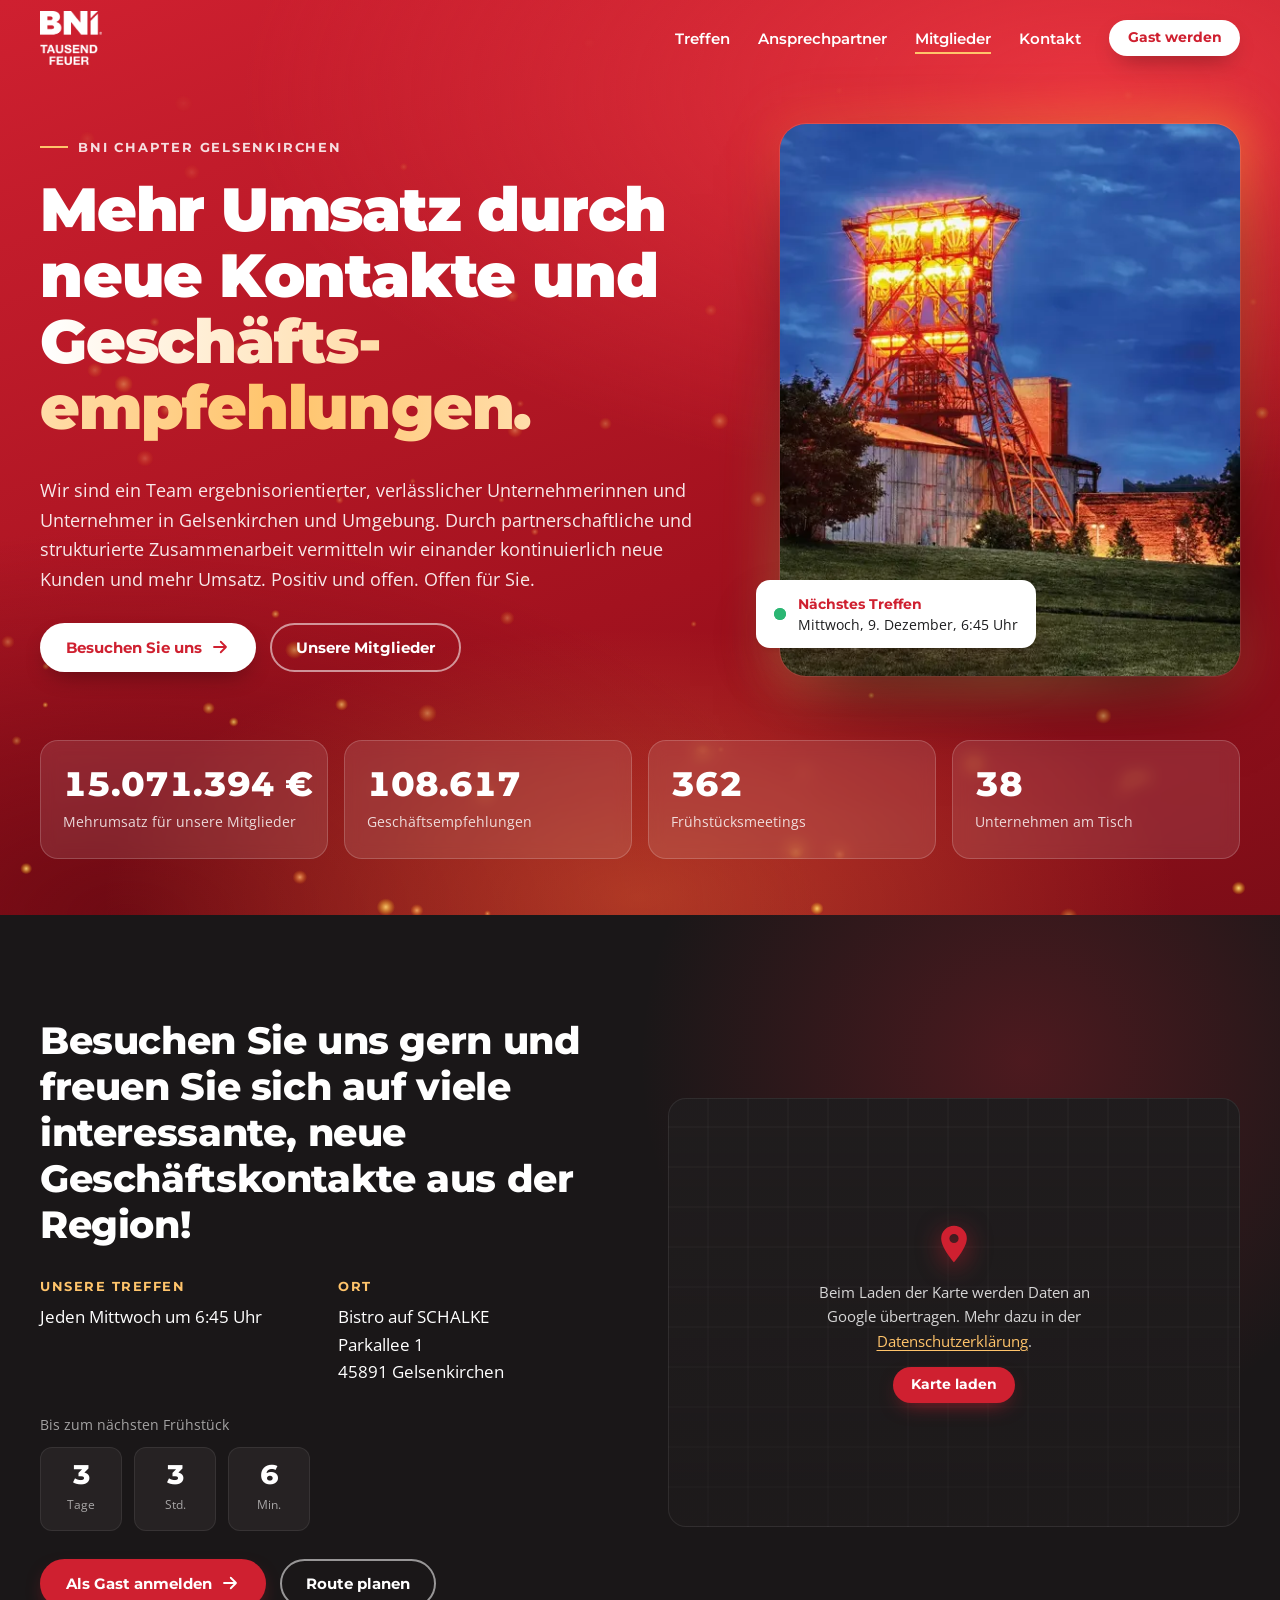
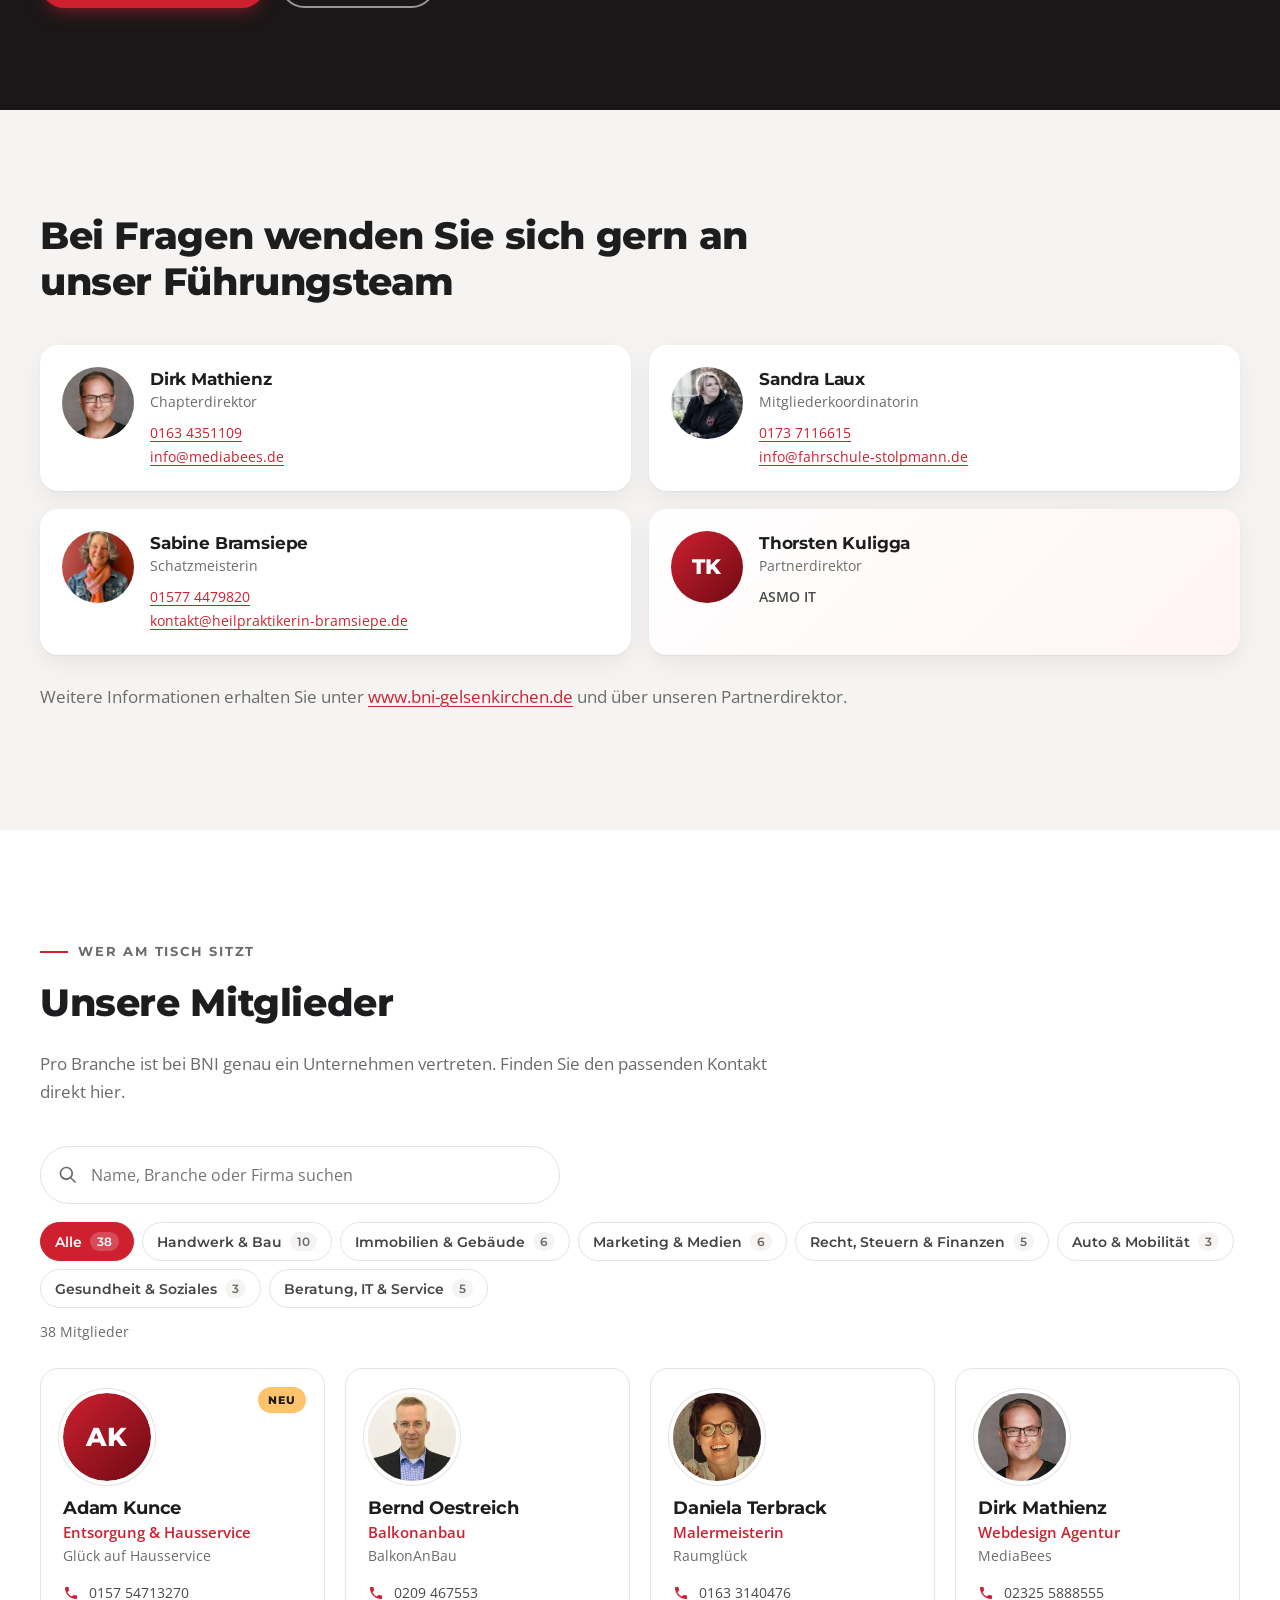
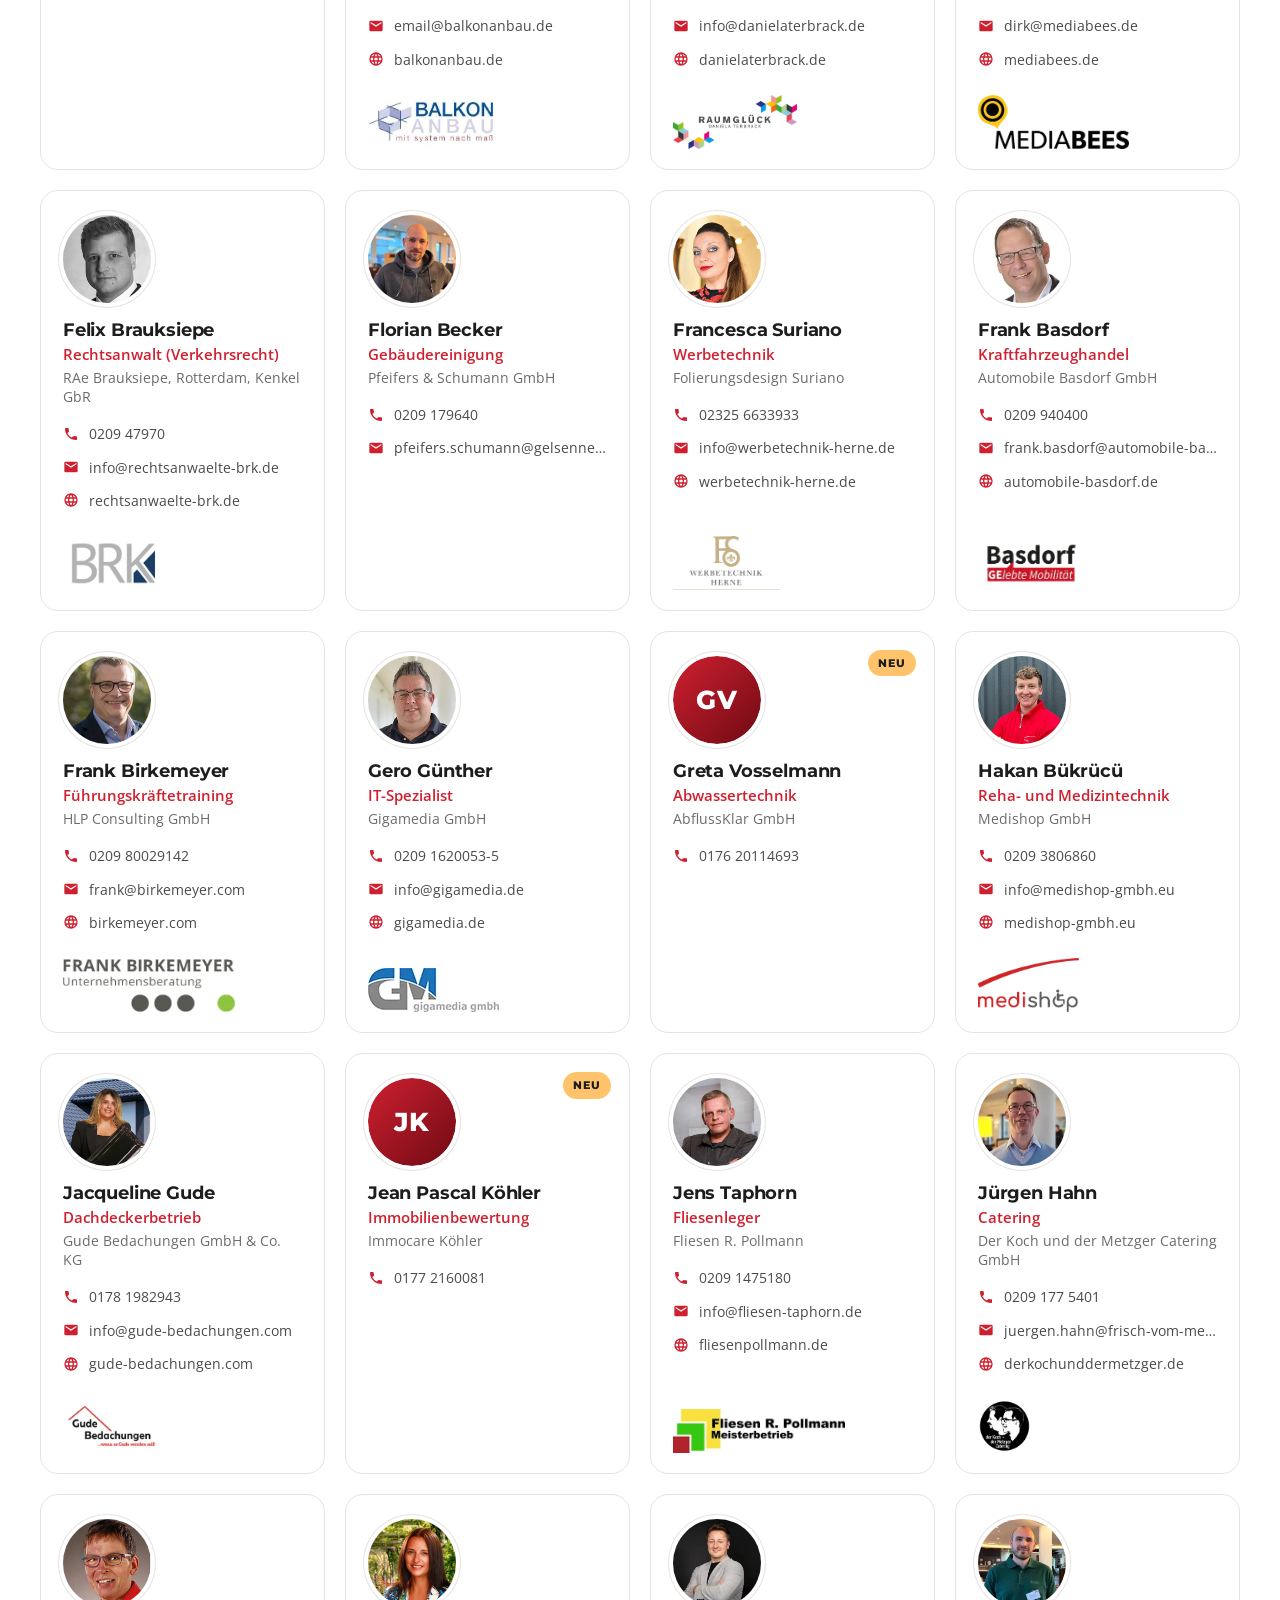
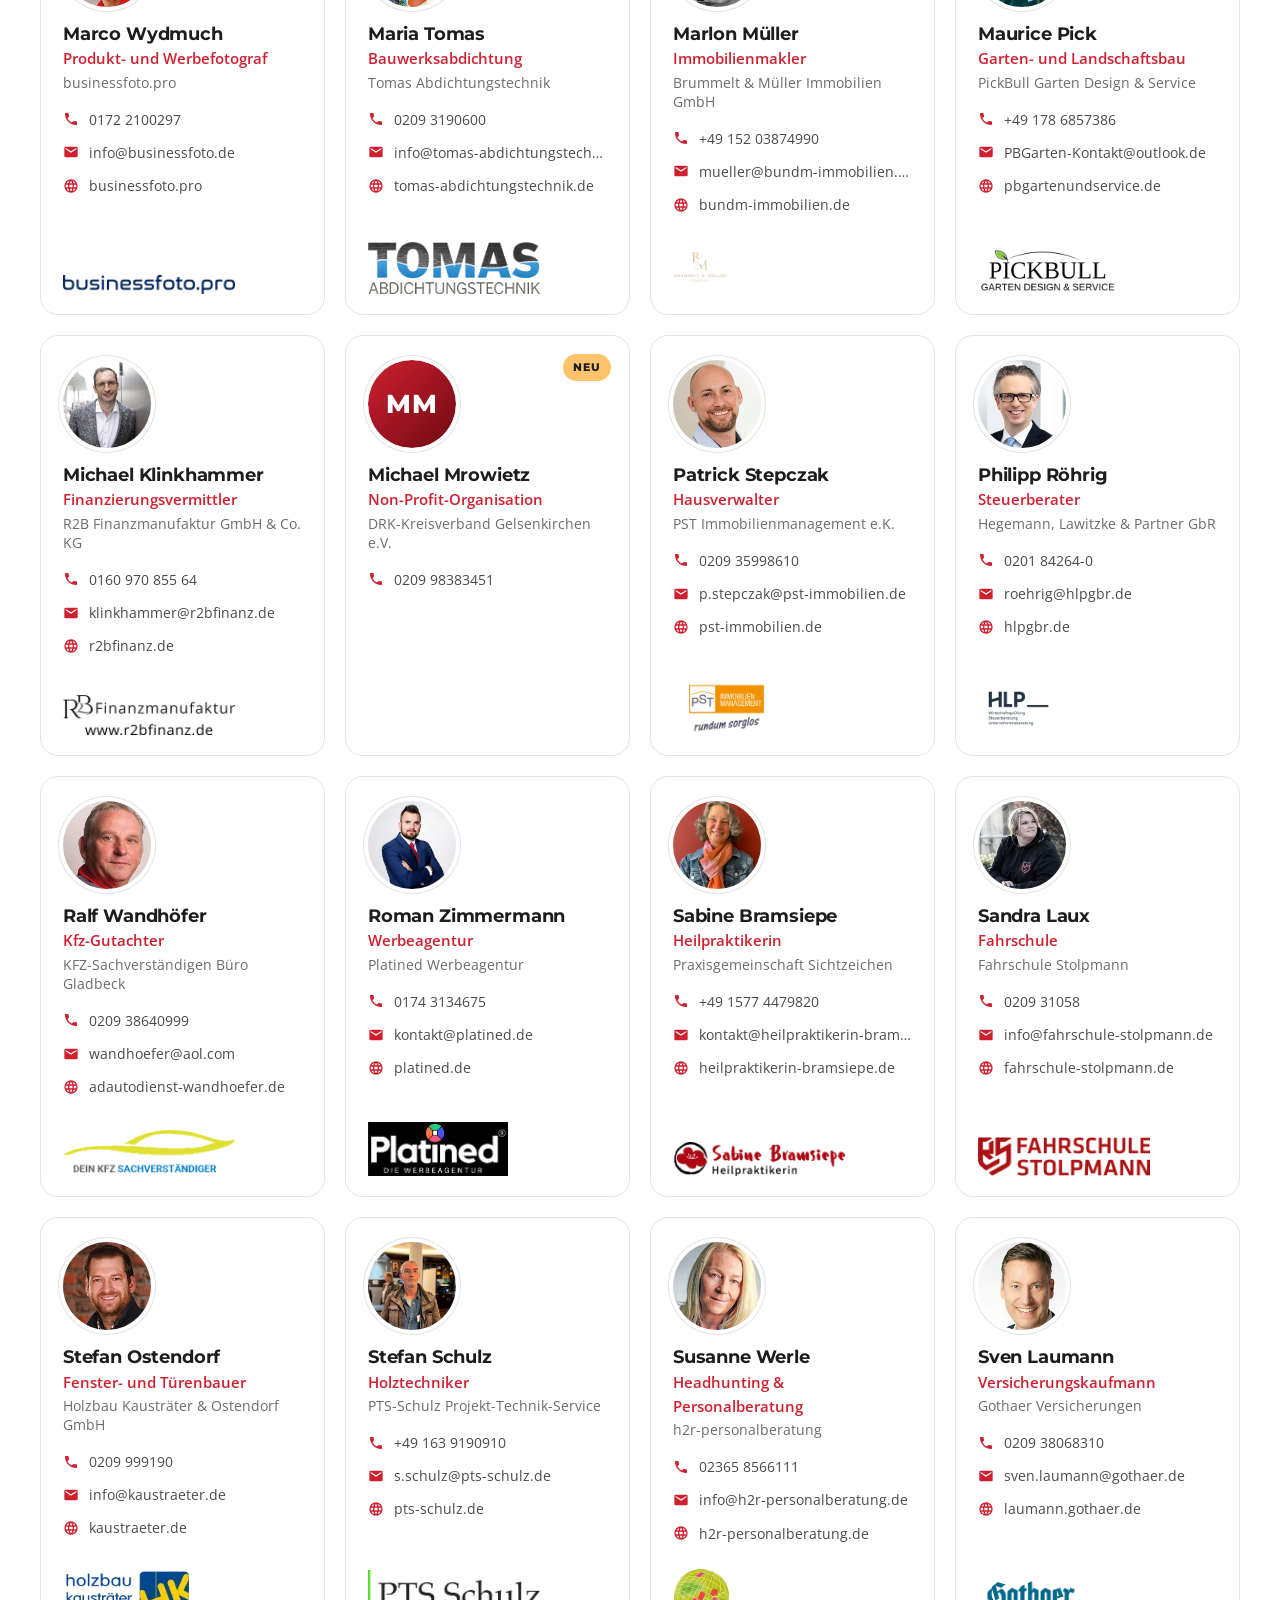
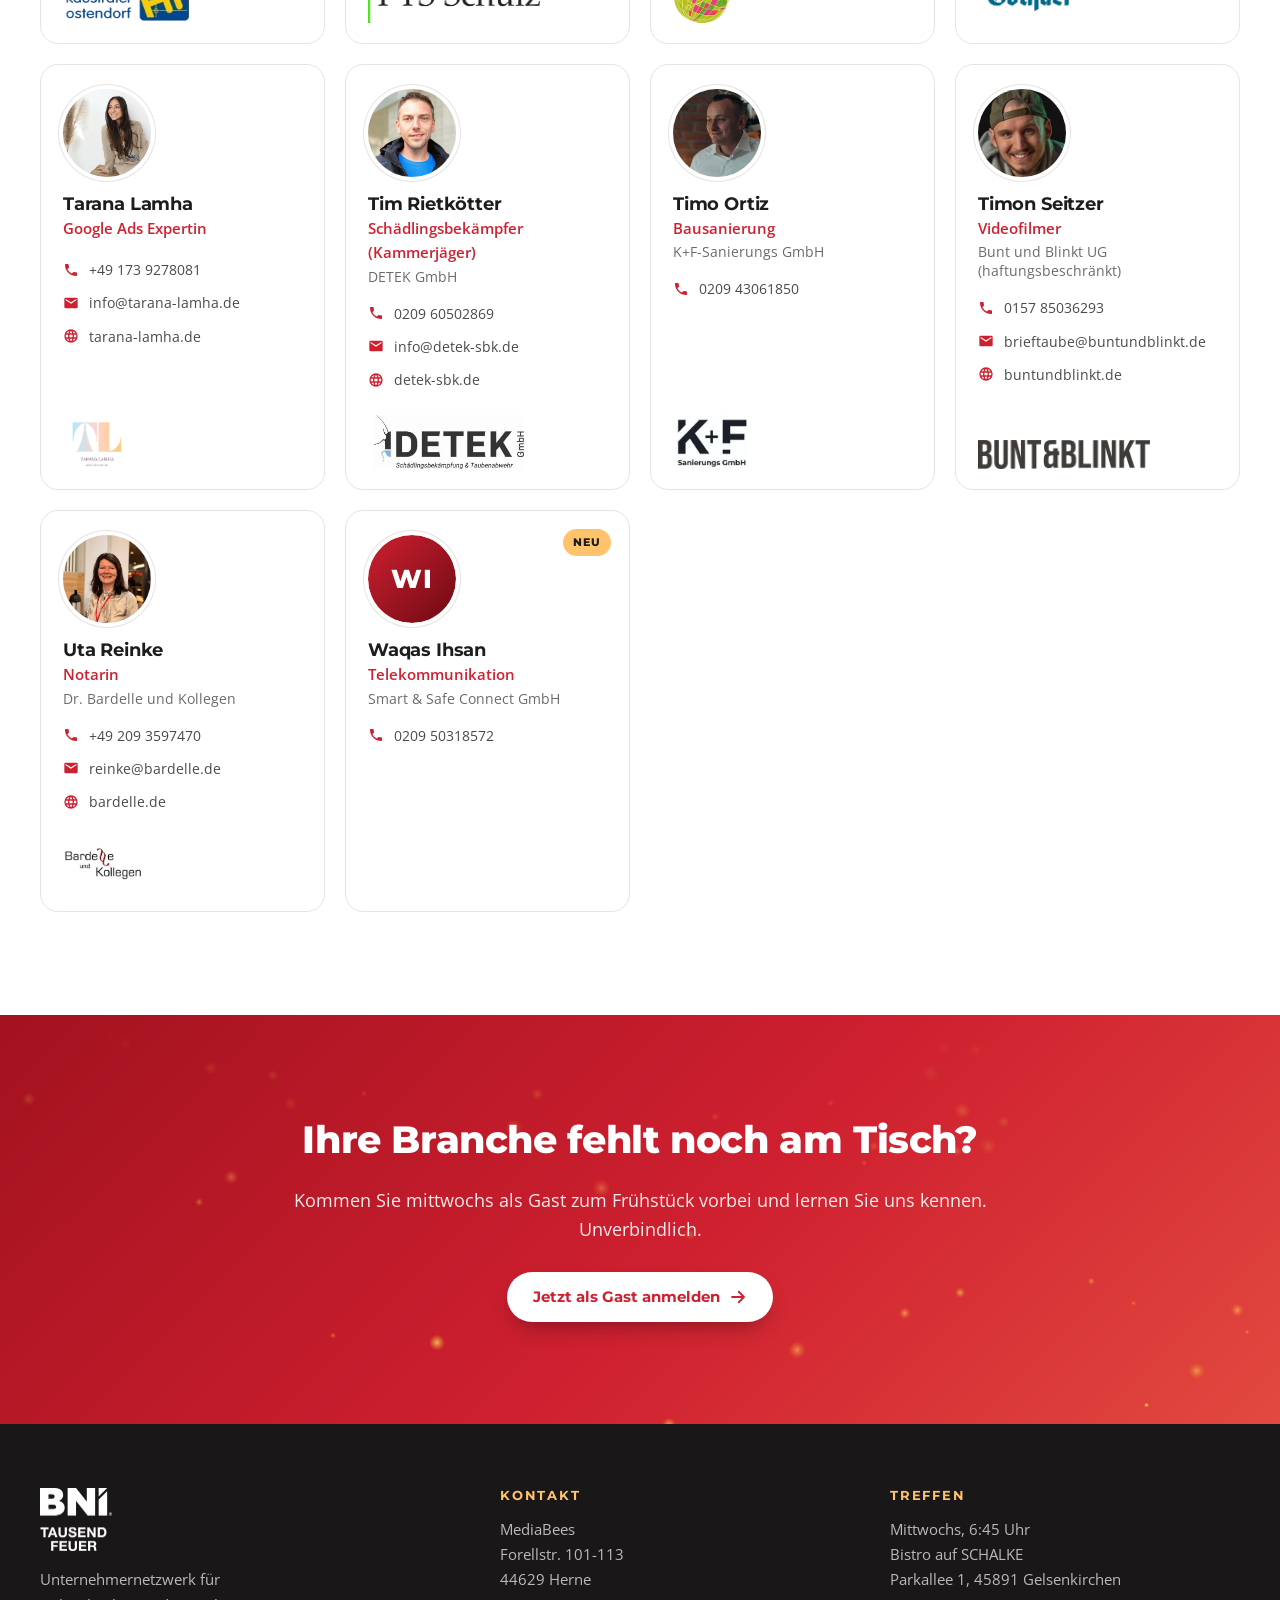
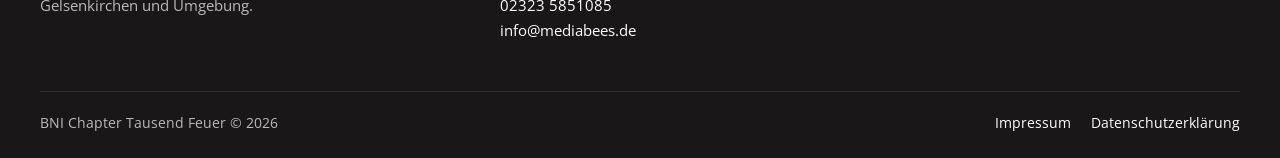
==== commit eb40cb4c: "Partnerdirektor: Thorsten Kuligga (ASMO IT) statt Holger Eckardt Co-Authored-By: Claude Opus 5.5 <no" ====
--- a/bni1000feuer/index.html
+++ b/bni1000feuer/index.html
@@ -183,12 +183,11 @@
             </div>
           </li>
           <li class="team-card team-card-partner reveal">
-            <span class="avatar-initials" aria-hidden="true">HE</span>
+            <span class="avatar-initials" aria-hidden="true">TK</span>
             <div>
-              <h3>Holger Eckardt</h3>
+              <h3>Thorsten Kuligga</h3>
               <p class="team-role">Partnerdirektor</p>
-              <a href="tel:+491704462659">0170 4462659</a>
-              <a href="mailto:h.eckardt@bni.de">h.eckardt@bni.de</a>
+              <p class="team-company">ASMO IT</p>
             </div>
           </li>
         </ul>
--- a/bni1000feuer/assets/css/style.css
+++ b/bni1000feuer/assets/css/style.css
@@ -273,6 +273,7 @@
 .team-card h3 { font-size: 1.05rem; margin: 2px 0 2px; }
 .team-card a { display: block; font-size: .9rem; word-break: break-word; }
 .team-role { font-size: .85rem; color: var(--muted); margin: 0 0 8px; }
+.team-company { font-size: .9rem; font-weight: 600; margin: 0; }
 .team-card-partner { background: linear-gradient(135deg, #fff, #fff4f4); }
 .team-more { margin-top: 28px; color: var(--muted); }
 
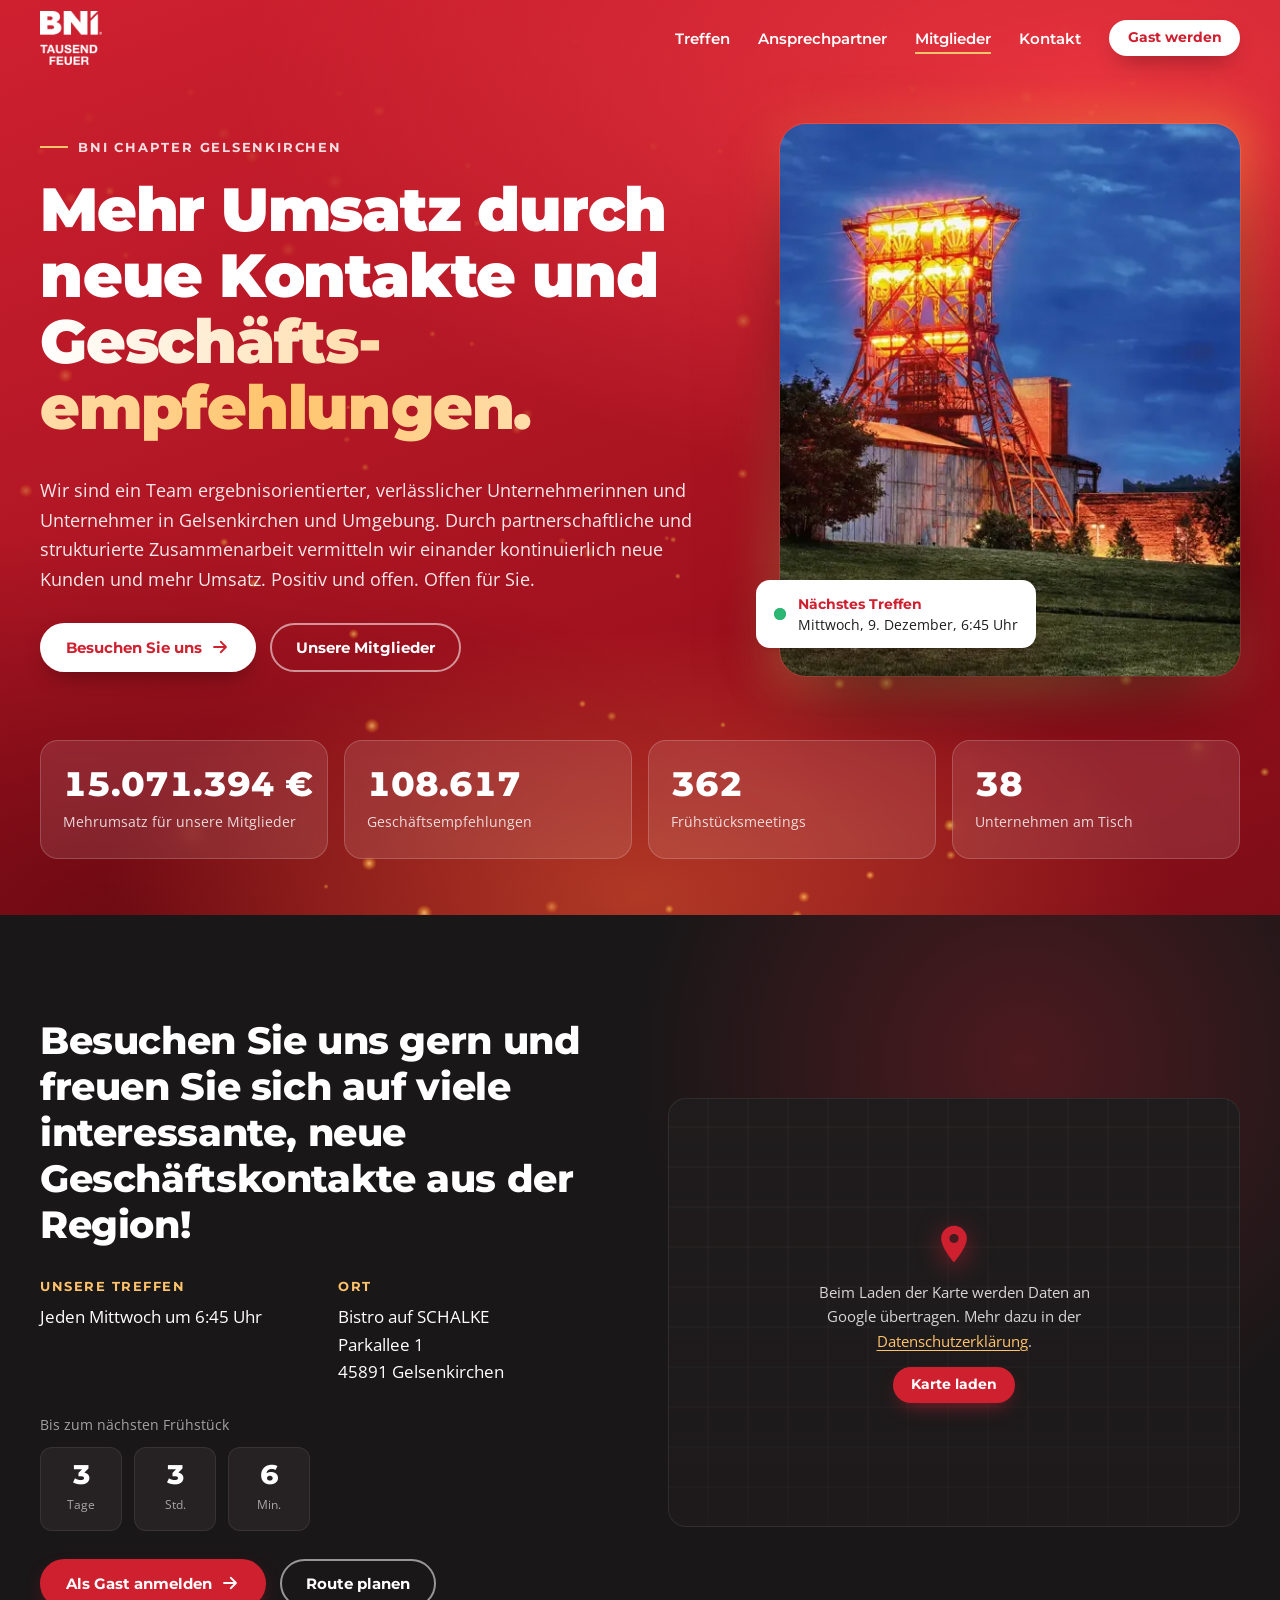
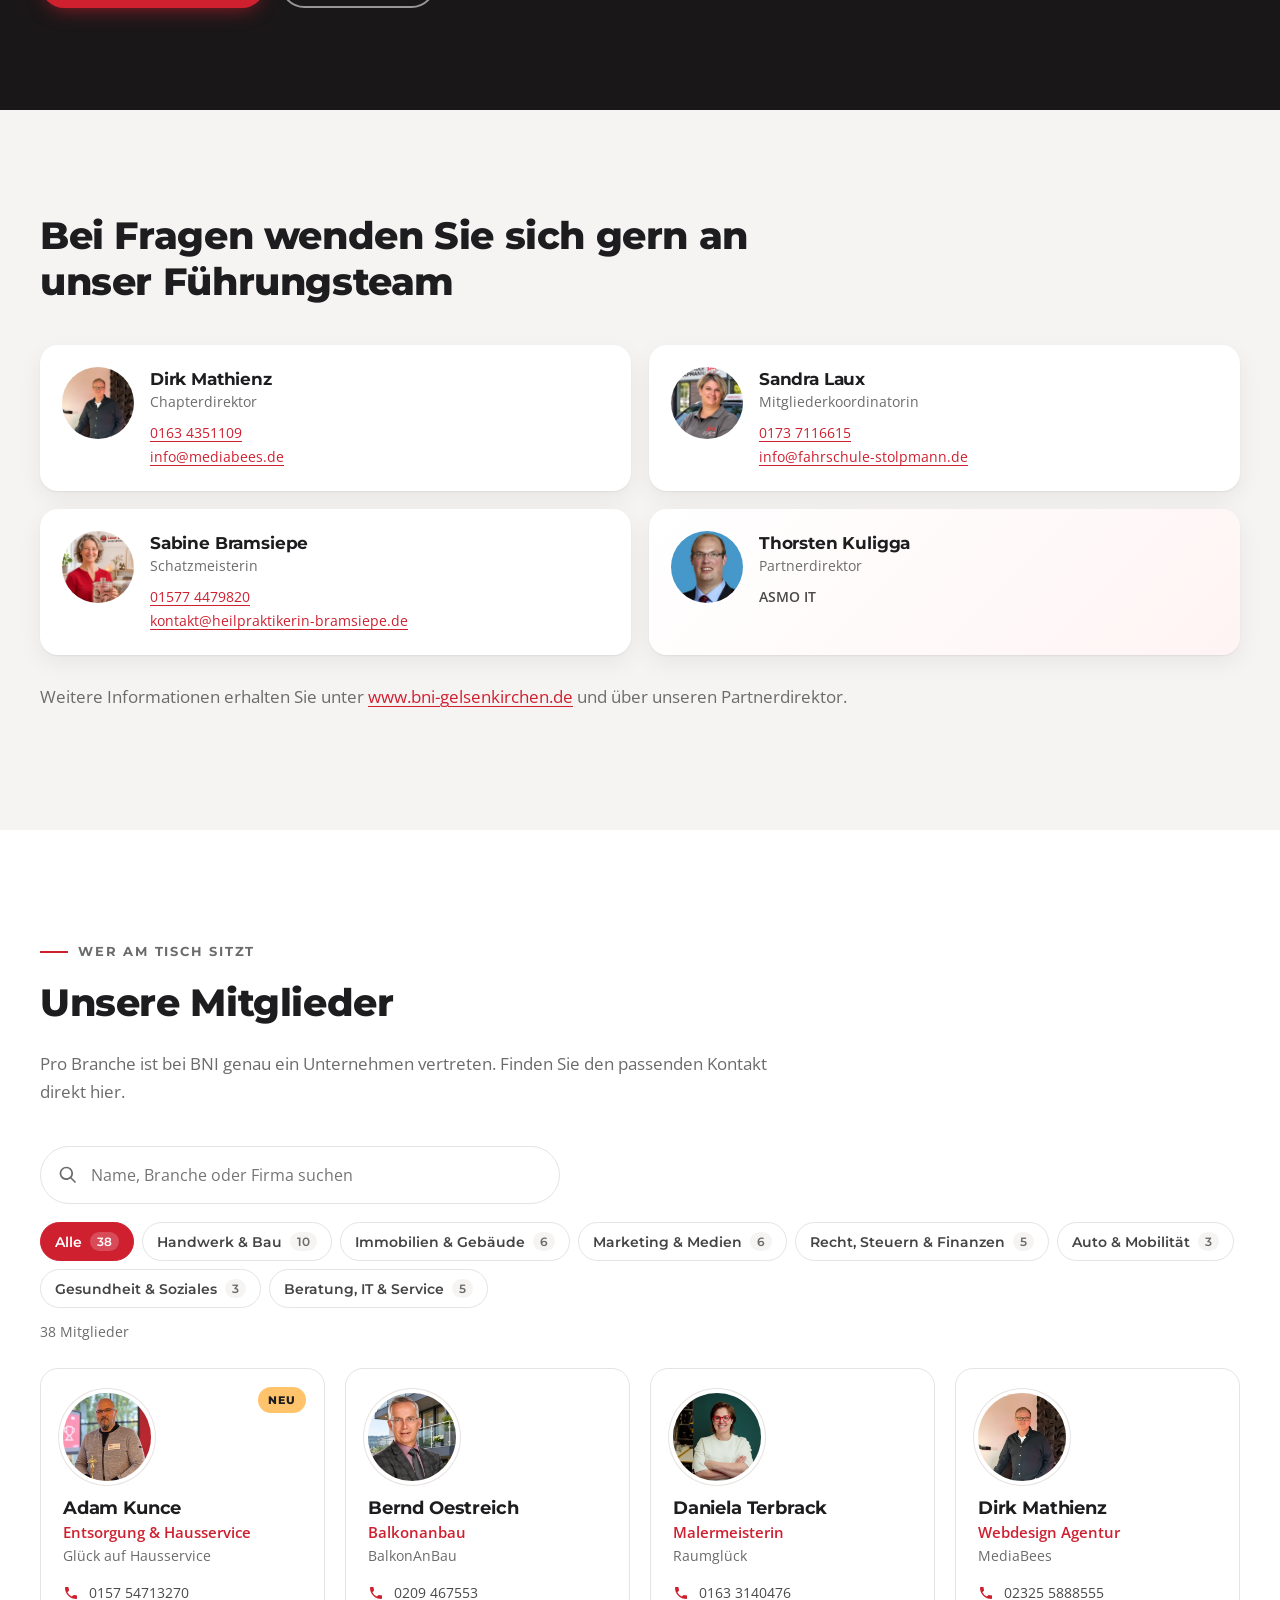
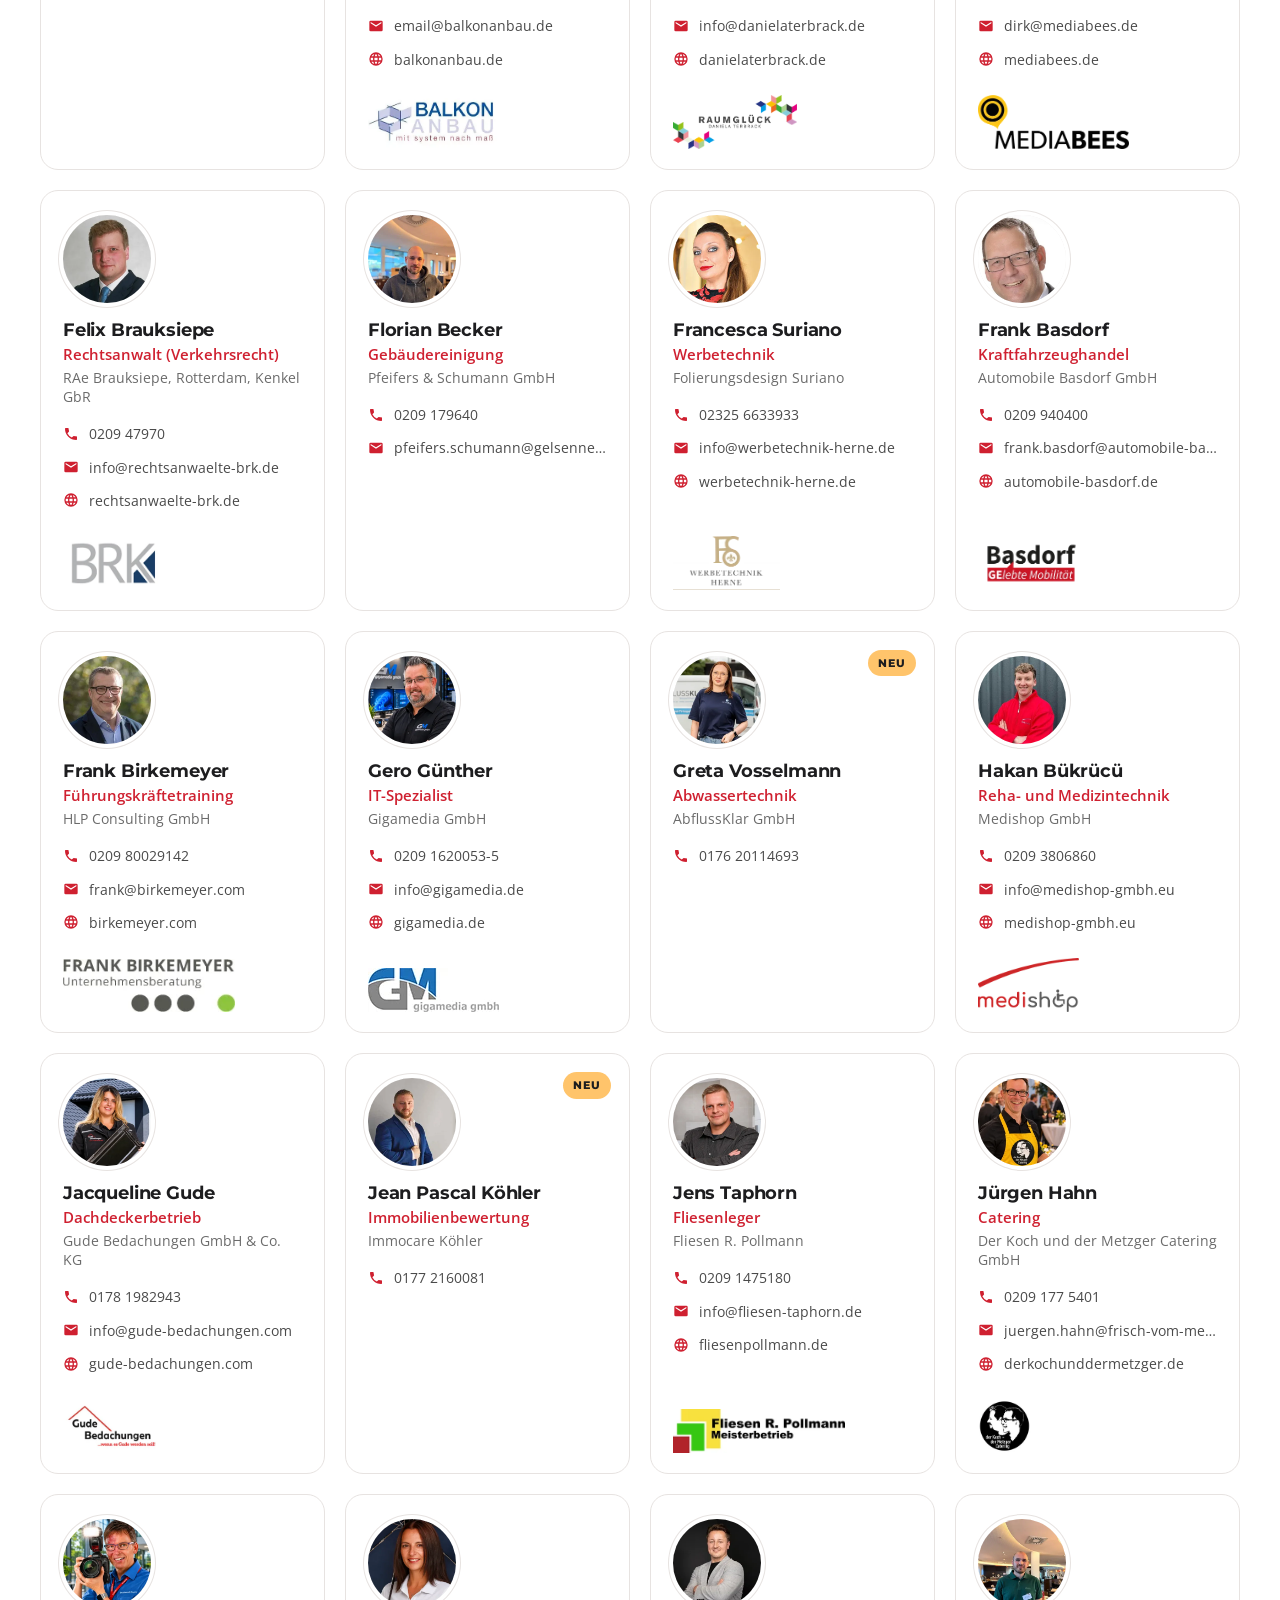
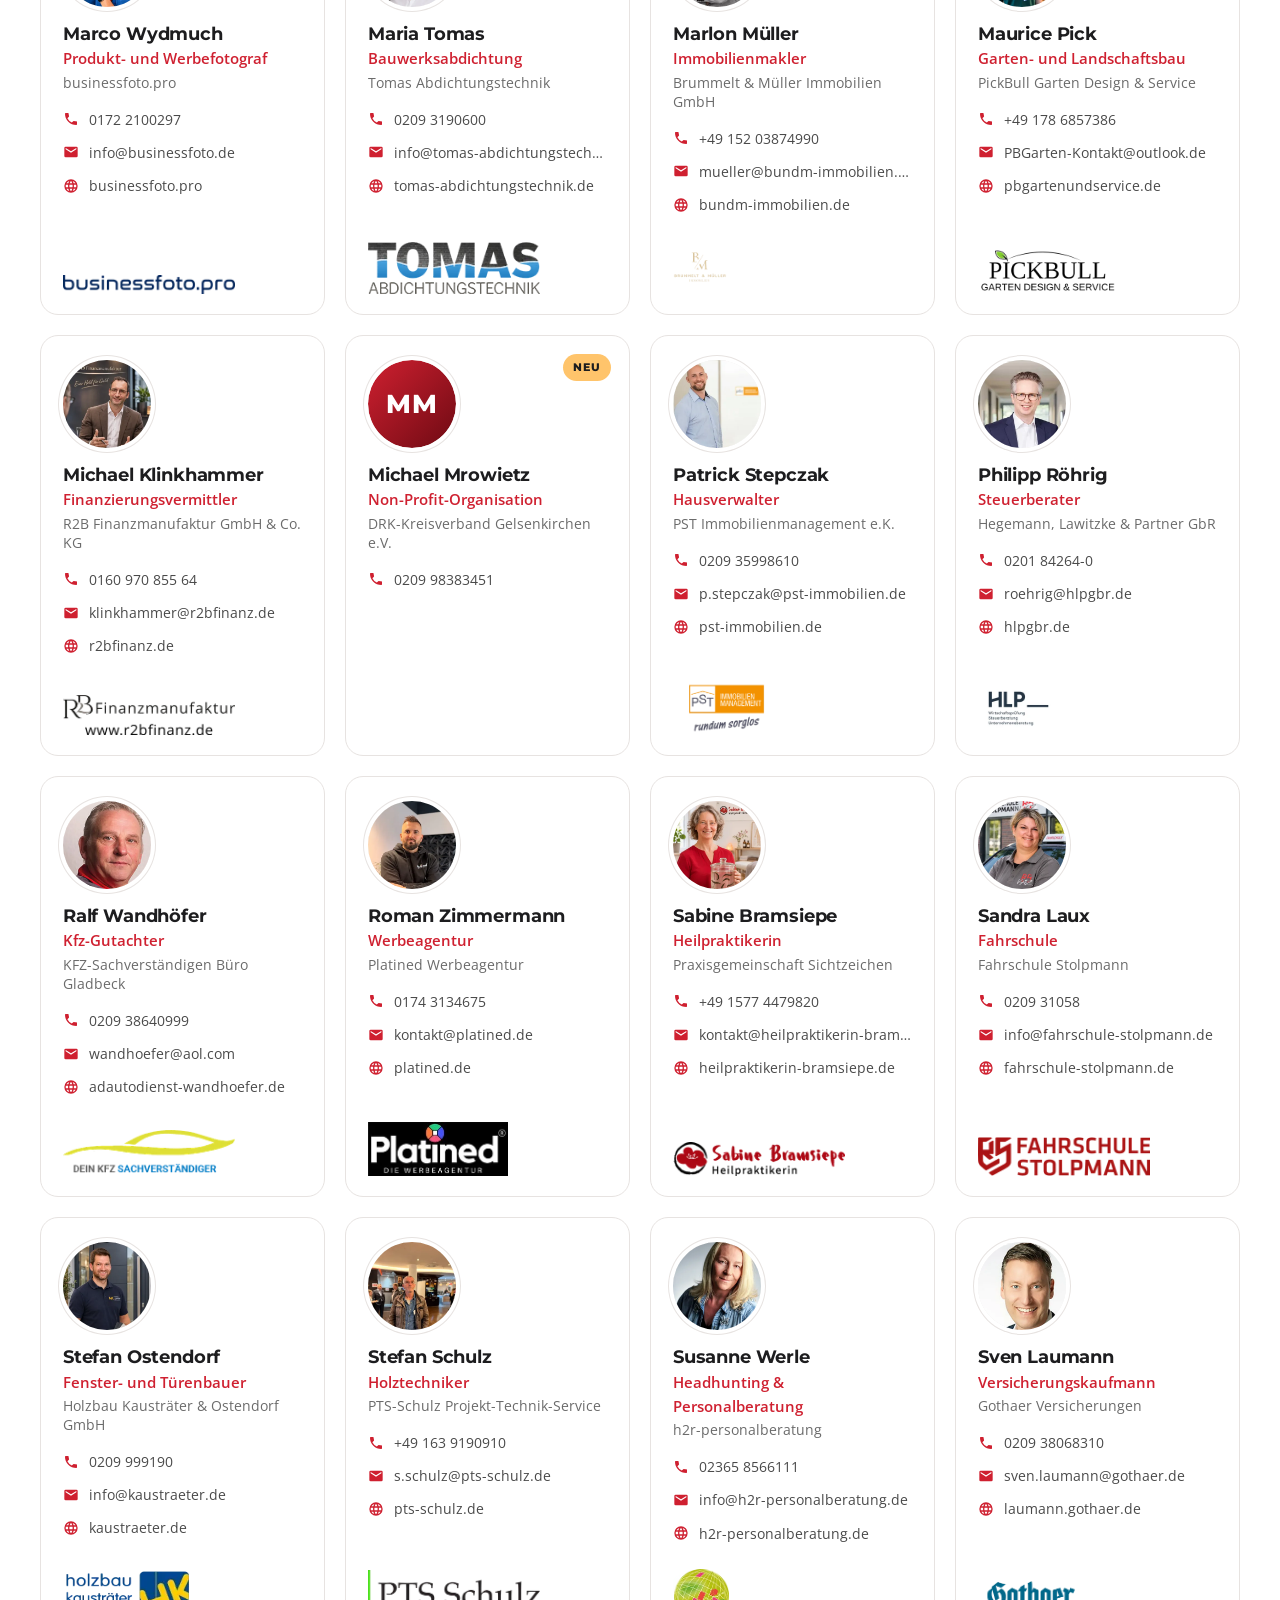
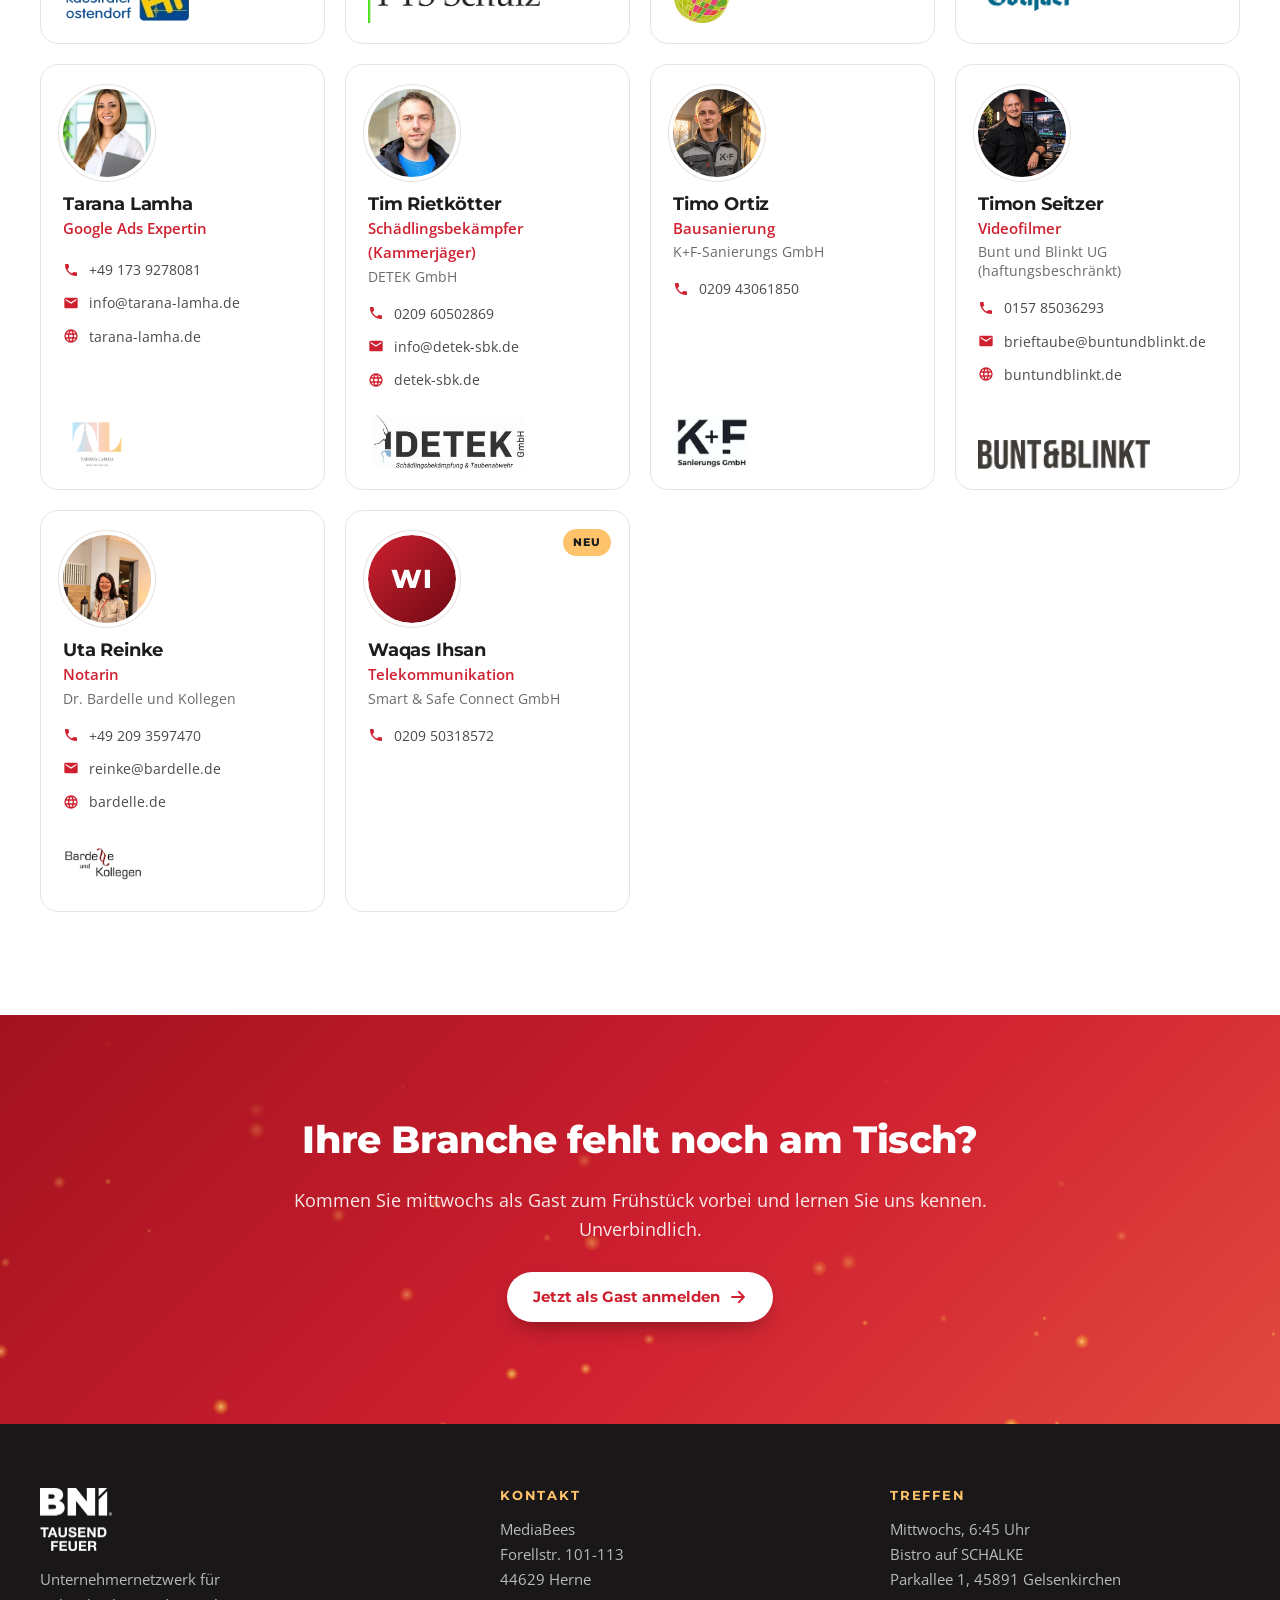
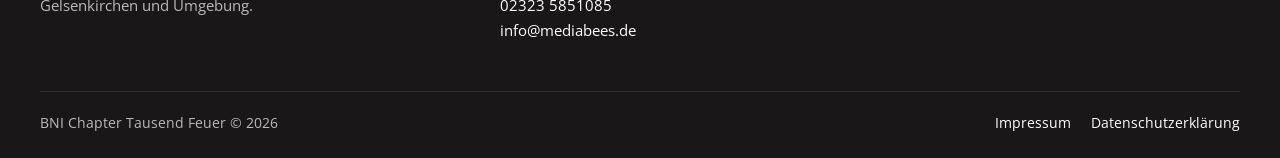
==== commit c80efeab: "Aktuelle Profilfotos aus der Präsentationssoftware eingebaut 34 Fotos neu (320x320 WebP), inkl. neue" ====
--- a/bni1000feuer/index.html
+++ b/bni1000feuer/index.html
@@ -183,7 +183,7 @@
             </div>
           </li>
           <li class="team-card team-card-partner reveal">
-            <span class="avatar-initials" aria-hidden="true">TK</span>
+            <img src="assets/img/members/thorsten-kuligga.webp" alt="" width="96" height="96" loading="lazy">
             <div>
               <h3>Thorsten Kuligga</h3>
               <p class="team-role">Partnerdirektor</p>
@@ -228,7 +228,7 @@
         <div class="member-grid" data-member-grid>
       <!-- MEMBERS:START -->
       <article class="member reveal" data-cat="immobilien" data-search="adam kunce entsorgung &amp; hausservice glück auf hausservice immobilien &amp; gebäude">
-        <span class="badge-new">Neu</span><div class="member-avatar"><span class="avatar-initials" aria-hidden="true">AK</span></div>
+        <span class="badge-new">Neu</span><div class="member-avatar"><img src="assets/img/members/adam-kunce.webp" alt="" width="160" height="160" loading="lazy" decoding="async"></div>
         <h3 class="member-name">Adam Kunce</h3>
         <p class="member-role">Entsorgung &amp; Hausservice</p>
         <p class="member-company">Glück auf Hausservice</p>
@@ -328,7 +328,7 @@
         <div class="member-logo"><img src="assets/img/logos/gero-guenther.webp" alt="Logo Gigamedia GmbH" loading="lazy" decoding="async"></div>
       </article>
       <article class="member reveal" data-cat="handwerk" data-search="greta vosselmann abwassertechnik abflussklar gmbh handwerk &amp; bau">
-        <span class="badge-new">Neu</span><div class="member-avatar"><span class="avatar-initials" aria-hidden="true">GV</span></div>
+        <span class="badge-new">Neu</span><div class="member-avatar"><img src="assets/img/members/greta-vosselmann.webp" alt="" width="160" height="160" loading="lazy" decoding="async"></div>
         <h3 class="member-name">Greta Vosselmann</h3>
         <p class="member-role">Abwassertechnik</p>
         <p class="member-company">AbflussKlar GmbH</p>
@@ -358,7 +358,7 @@
         <div class="member-logo"><img src="assets/img/logos/jacqueline-gude.webp" alt="Logo Gude Bedachungen GmbH &amp; Co. KG" loading="lazy" decoding="async"></div>
       </article>
       <article class="member reveal" data-cat="immobilien" data-search="jean pascal köhler immobilienbewertung immocare köhler immobilien &amp; gebäude">
-        <span class="badge-new">Neu</span><div class="member-avatar"><span class="avatar-initials" aria-hidden="true">JK</span></div>
+        <span class="badge-new">Neu</span><div class="member-avatar"><img src="assets/img/members/jean-pascal-koehler.webp" alt="" width="160" height="160" loading="lazy" decoding="async"></div>
         <h3 class="member-name">Jean Pascal Köhler</h3>
         <p class="member-role">Immobilienbewertung</p>
         <p class="member-company">Immocare Köhler</p>
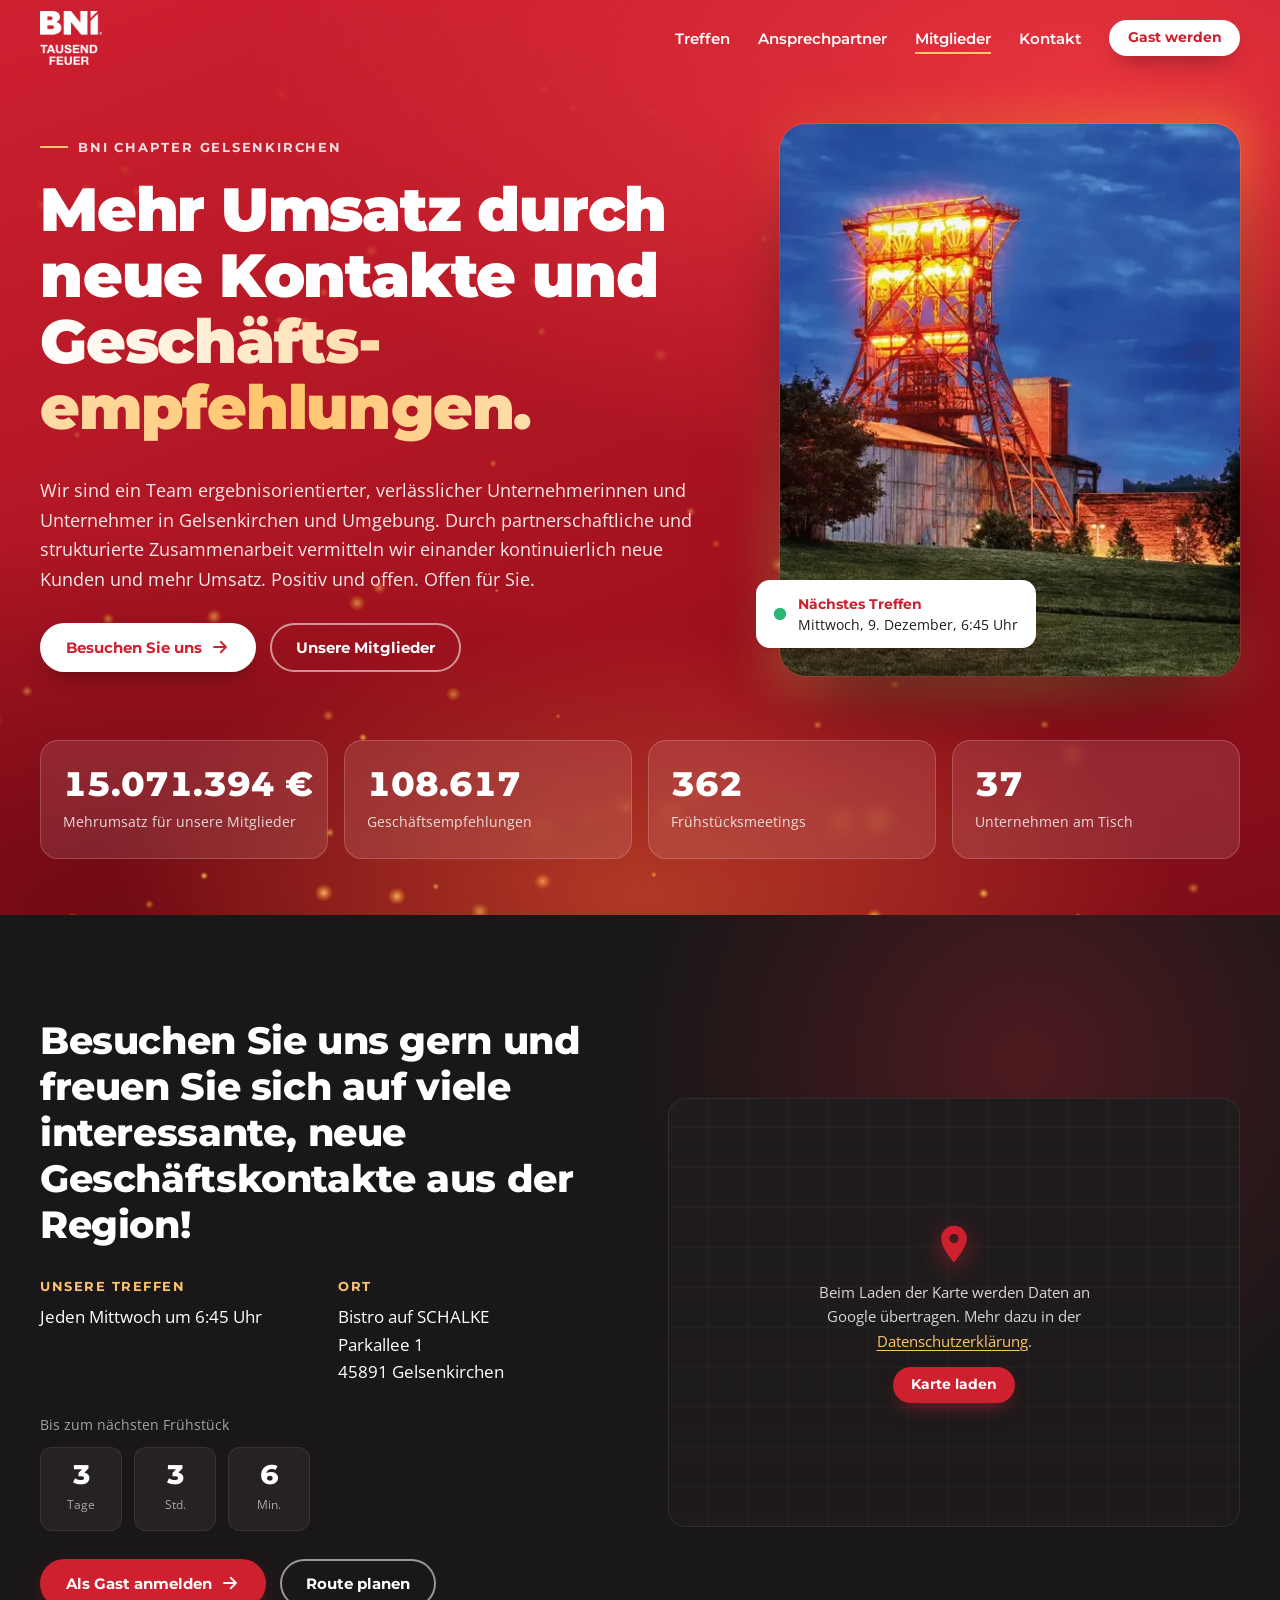
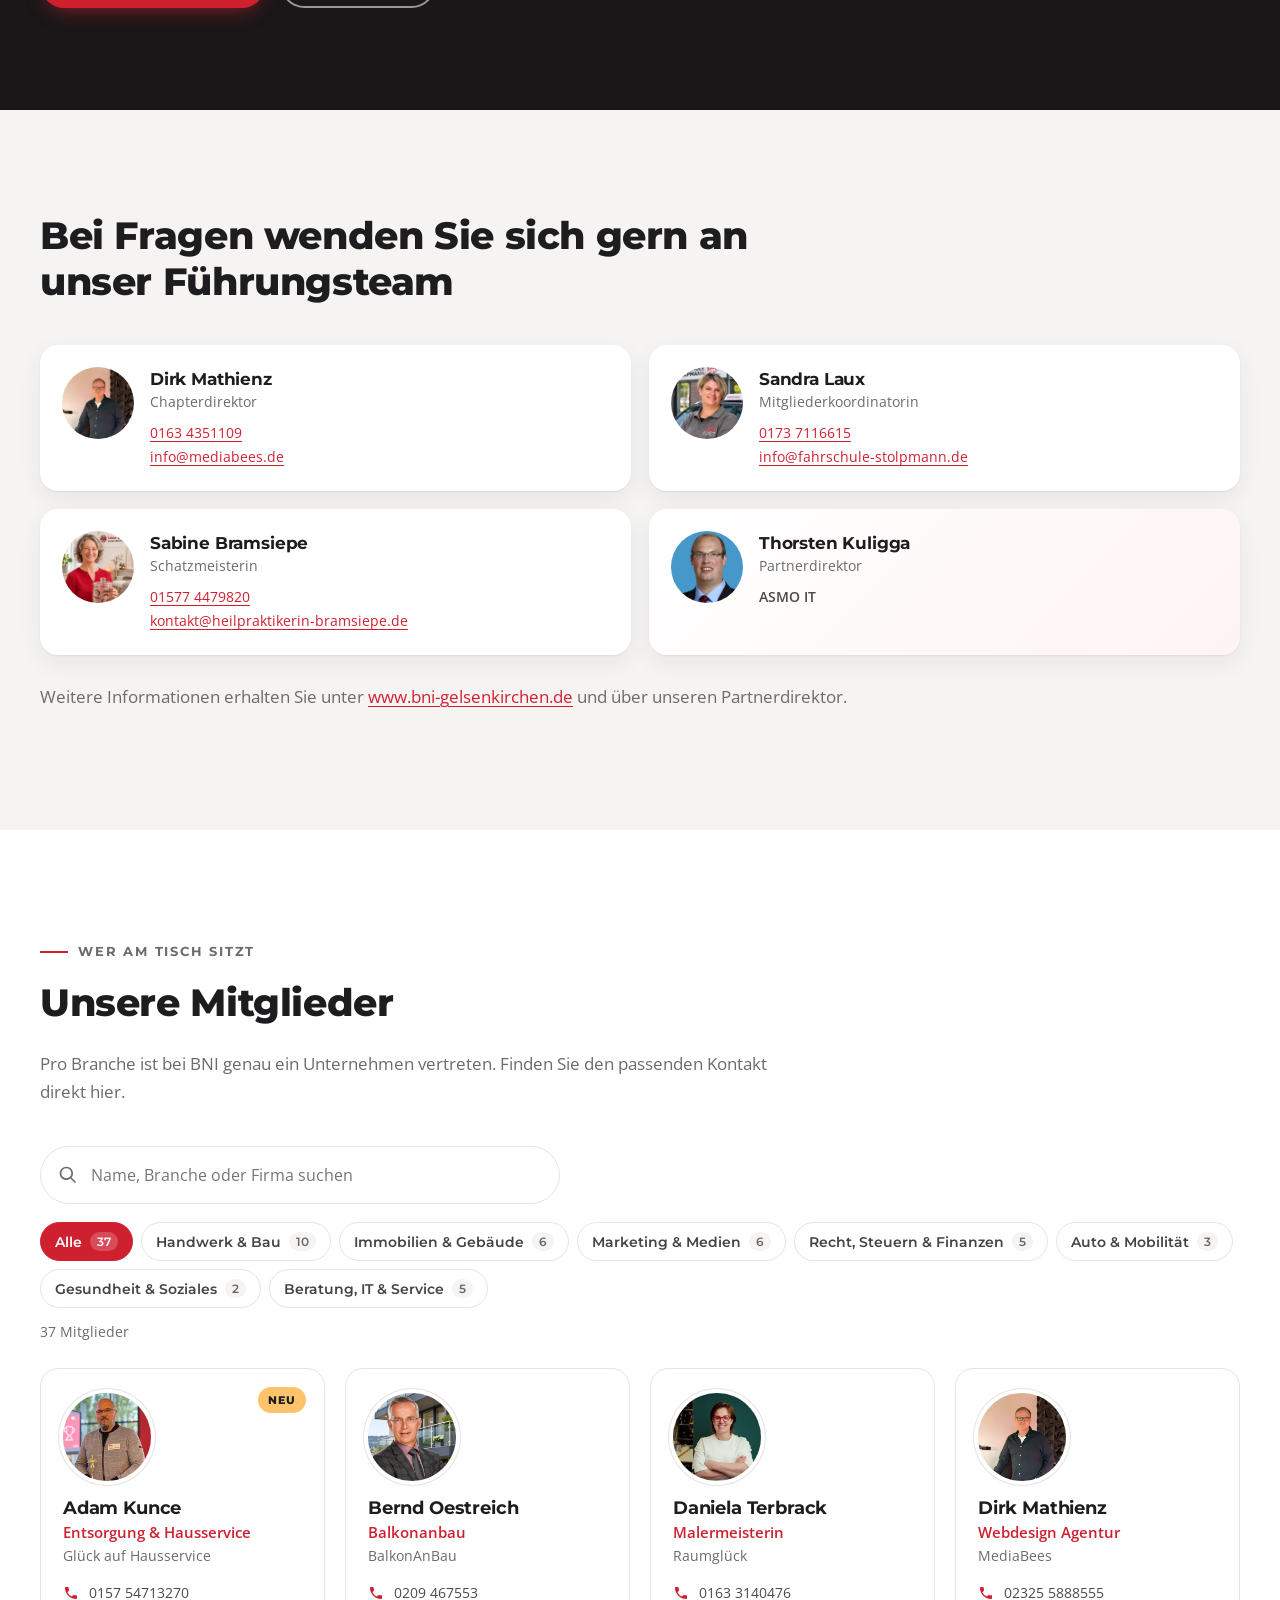
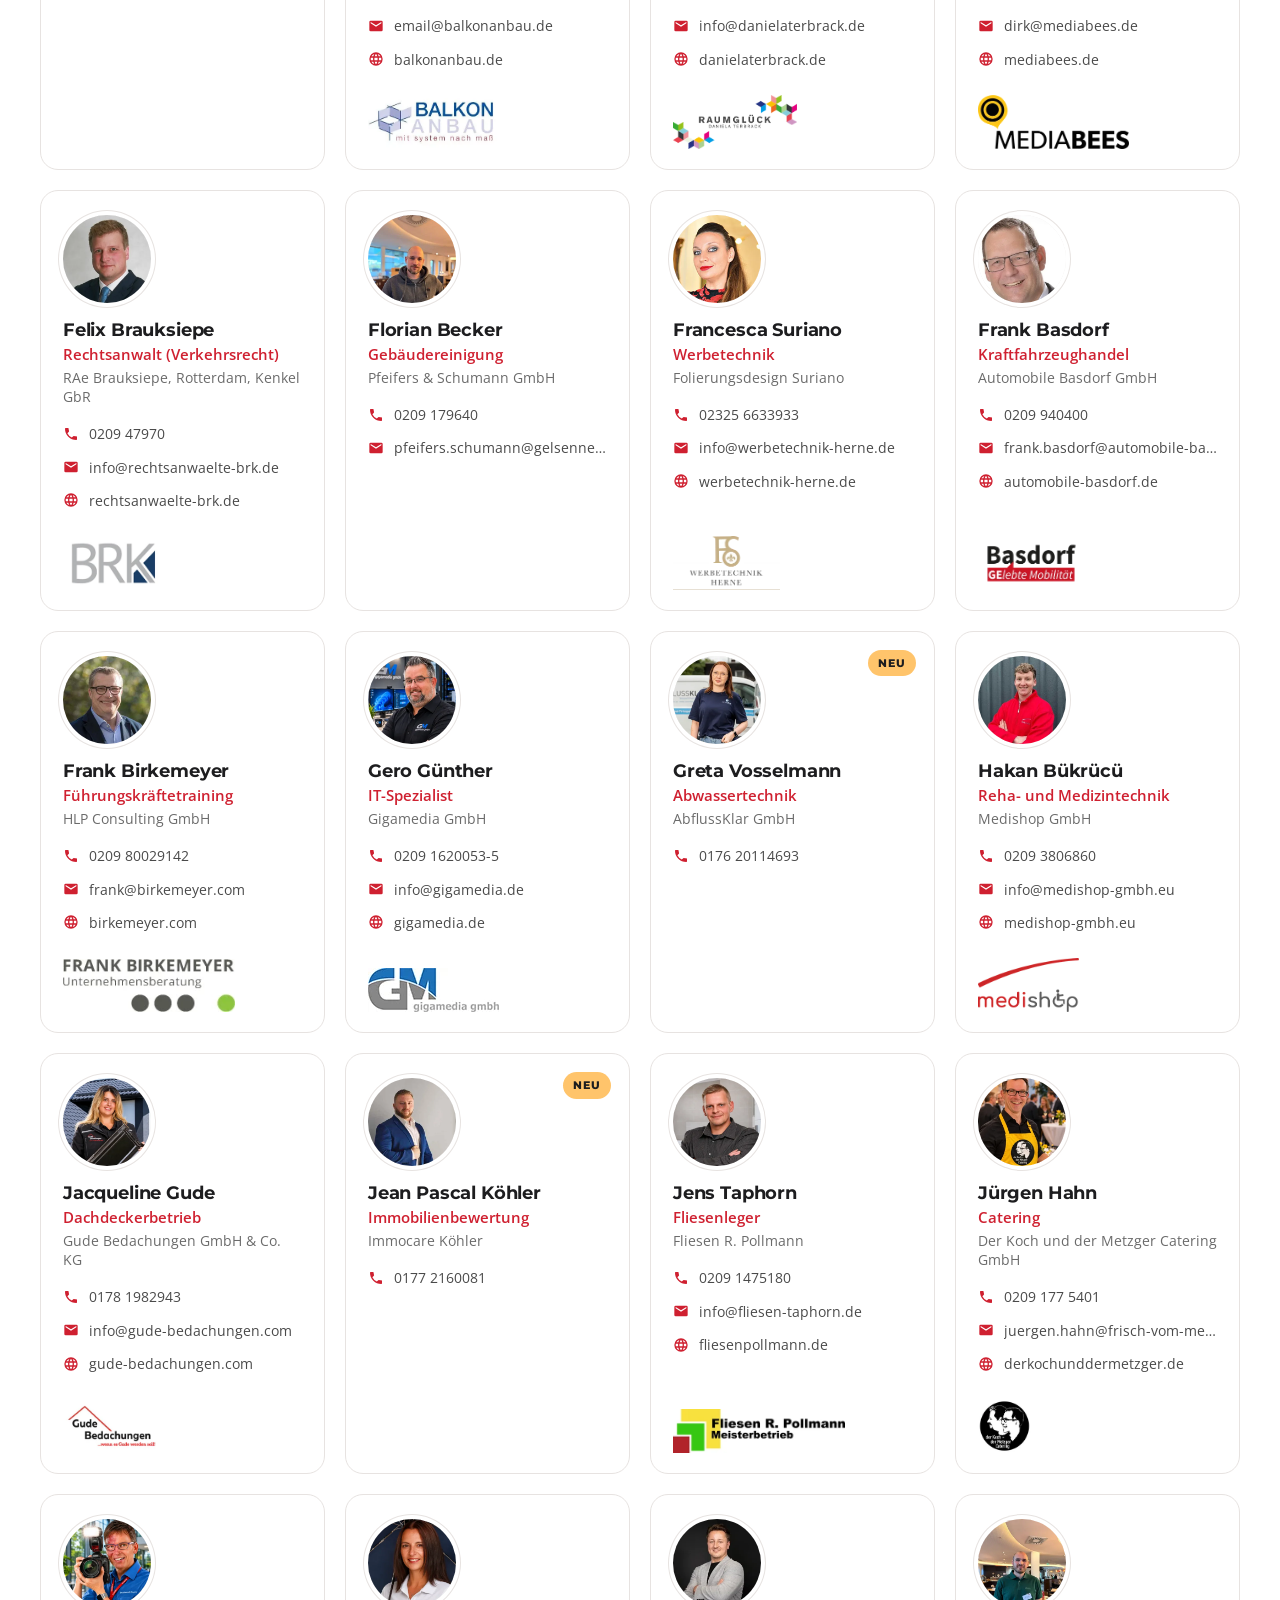
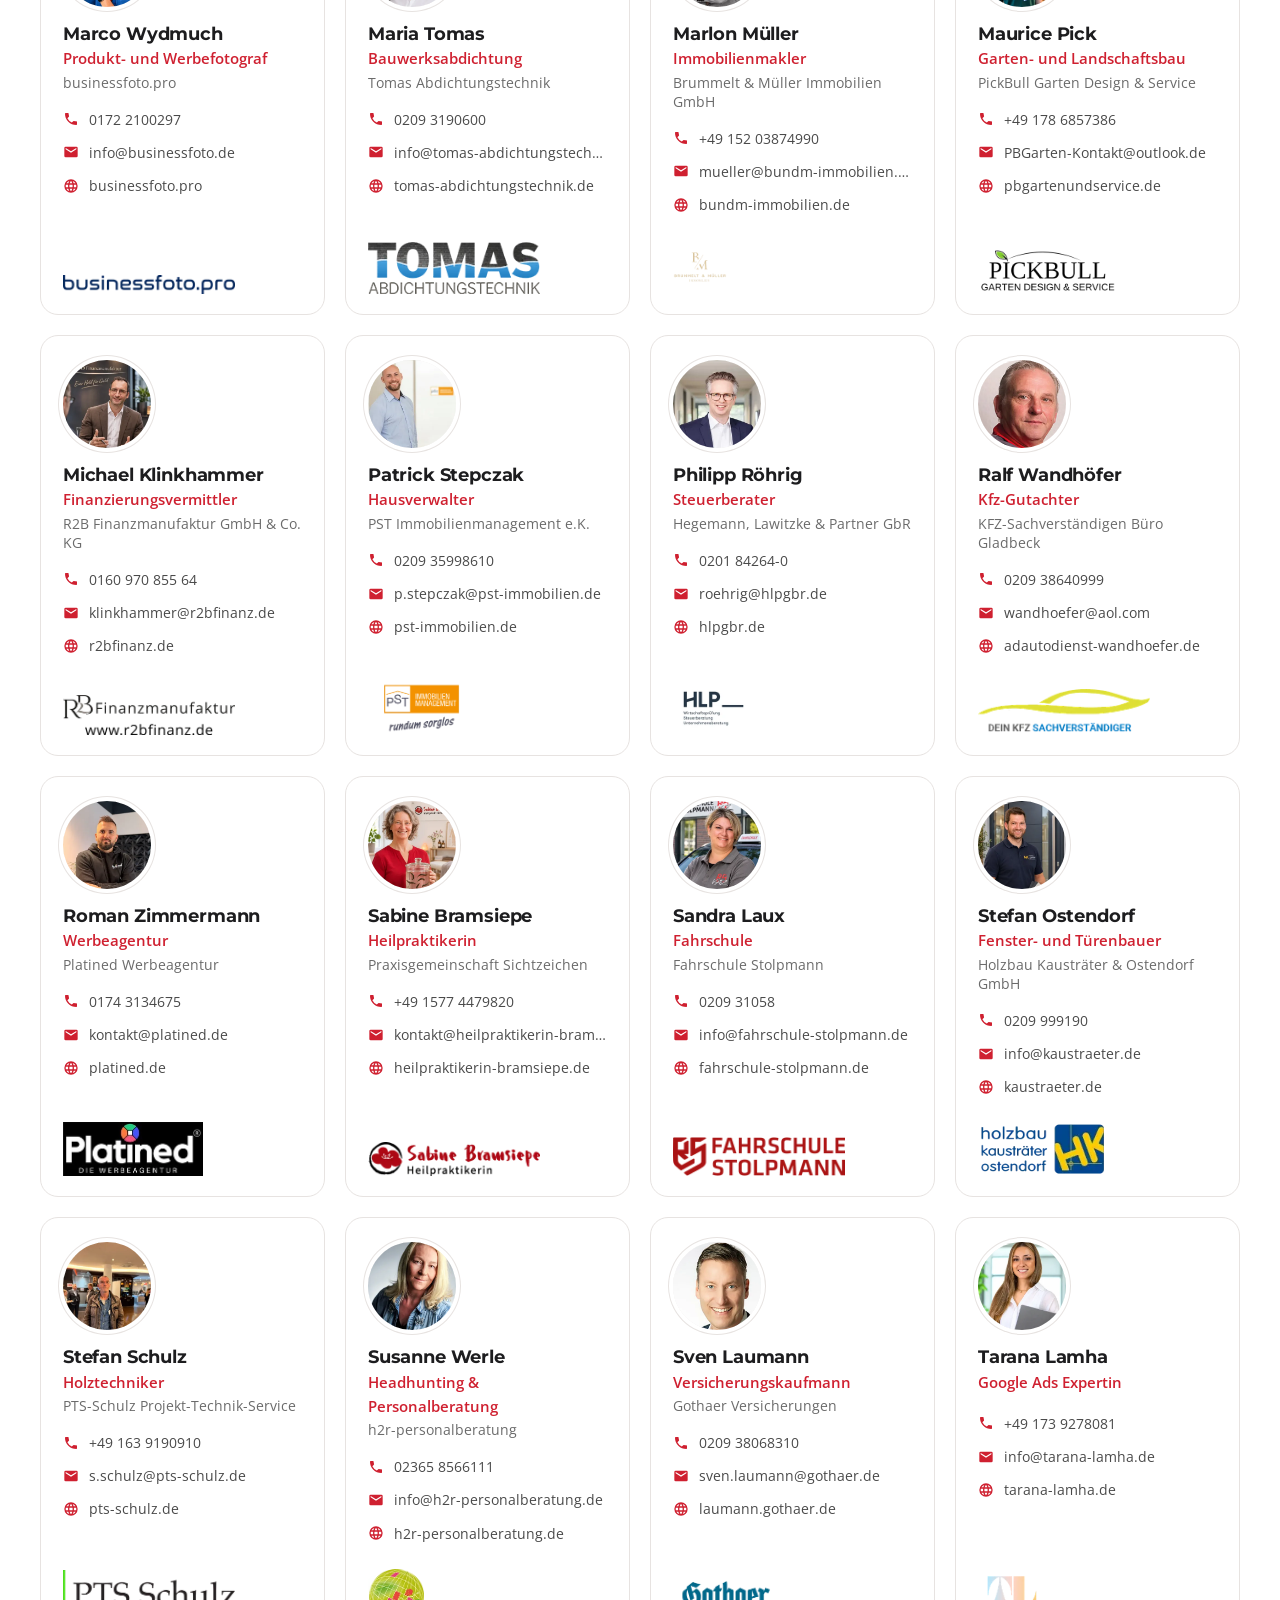
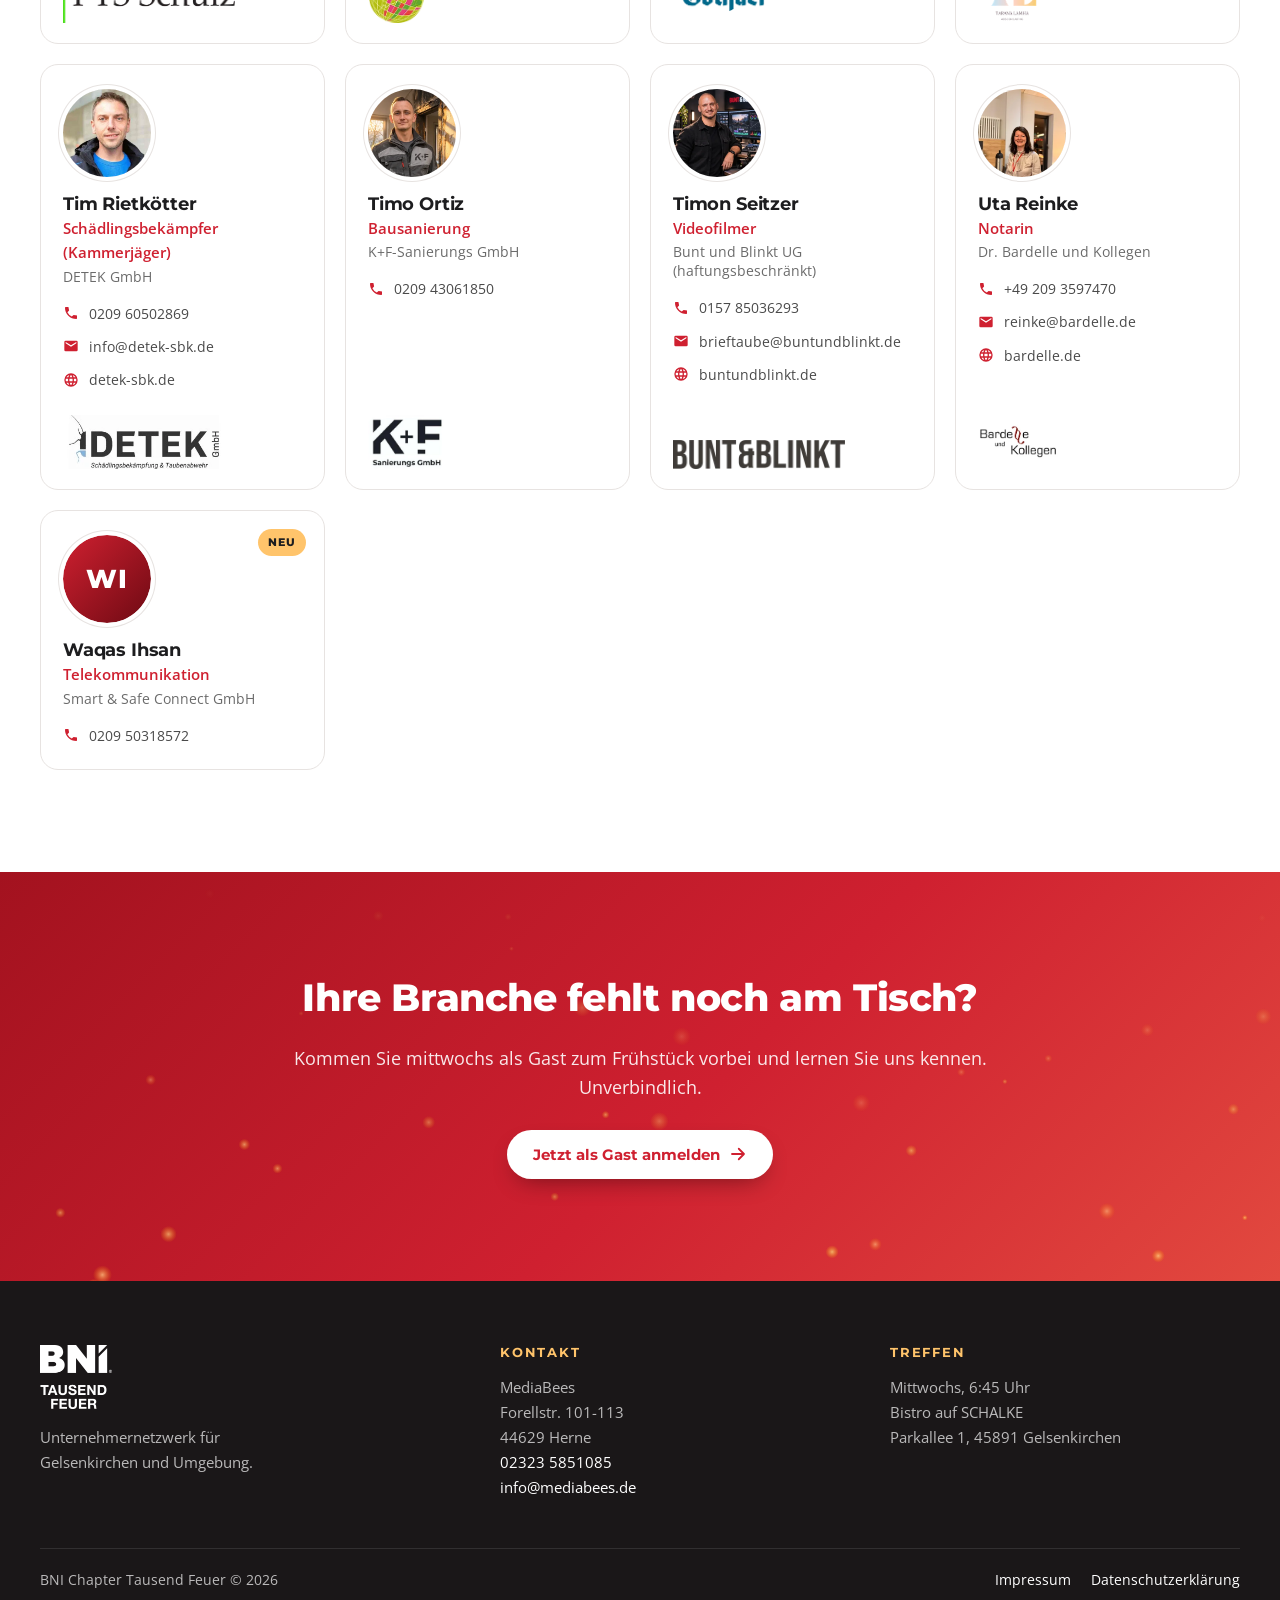
==== commit 07d3cb2b: "Michael Mrowietz entfernt (nicht mehr Mitglied) Co-Authored-By: Claude Opus 5.5 <noreply@anthropic.c" ====
--- a/bni1000feuer/index.html
+++ b/bni1000feuer/index.html
@@ -100,7 +100,7 @@
             <span class="stat-label">Frühstücksmeetings</span>
           </li>
           <li class="stat reveal">
-            <span class="stat-num" data-count-members>38</span>
+            <span class="stat-num" data-count-members>37</span>
             <span class="stat-label">Unternehmen am Tisch</span>
           </li>
         </ul>
@@ -212,13 +212,13 @@
           </label>
           <div class="chips" role="group" aria-label="Nach Branche filtern" data-member-filters>
       <!-- FILTERS:START -->
-        <button type="button" class="chip is-active" data-filter="all" aria-pressed="true">Alle <span>38</span></button>
+        <button type="button" class="chip is-active" data-filter="all" aria-pressed="true">Alle <span>37</span></button>
         <button type="button" class="chip" data-filter="handwerk" aria-pressed="false">Handwerk &amp; Bau <span>10</span></button>
         <button type="button" class="chip" data-filter="immobilien" aria-pressed="false">Immobilien &amp; Gebäude <span>6</span></button>
         <button type="button" class="chip" data-filter="marketing" aria-pressed="false">Marketing &amp; Medien <span>6</span></button>
         <button type="button" class="chip" data-filter="recht" aria-pressed="false">Recht, Steuern &amp; Finanzen <span>5</span></button>
         <button type="button" class="chip" data-filter="auto" aria-pressed="false">Auto &amp; Mobilität <span>3</span></button>
-        <button type="button" class="chip" data-filter="gesundheit" aria-pressed="false">Gesundheit &amp; Soziales <span>3</span></button>
+        <button type="button" class="chip" data-filter="gesundheit" aria-pressed="false">Gesundheit &amp; Soziales <span>2</span></button>
         <button type="button" class="chip" data-filter="business" aria-pressed="false">Beratung, IT &amp; Service <span>5</span></button>
       <!-- FILTERS:END -->
           </div>
@@ -436,16 +436,6 @@
           <li><a href="tel:+4916097085564"><svg aria-hidden="true" viewBox="0 0 24 24"><path d="M6.6 10.8a15.1 15.1 0 0 0 6.6 6.6l2.2-2.2a1 1 0 0 1 1-.25 11.4 11.4 0 0 0 3.6.57 1 1 0 0 1 1 1V20a1 1 0 0 1-1 1A17 17 0 0 1 3 4a1 1 0 0 1 1-1h3.5a1 1 0 0 1 1 1c0 1.25.2 2.45.57 3.57a1 1 0 0 1-.25 1z"/></svg><span>0160 970 855 64</span></a></li><li><a href="mailto:klinkhammer@r2bfinanz.de"><svg aria-hidden="true" viewBox="0 0 24 24"><path d="M20 4H4a2 2 0 0 0-2 2v12a2 2 0 0 0 2 2h16a2 2 0 0 0 2-2V6a2 2 0 0 0-2-2zm0 4-8 5-8-5V6l8 5 8-5z"/></svg><span>klinkhammer@r2bfinanz.de</span></a></li><li><a href="https://r2bfinanz.de" target="_blank" rel="noopener"><svg aria-hidden="true" viewBox="0 0 24 24"><path d="M12 2a10 10 0 1 0 0 20 10 10 0 0 0 0-20zm6.9 6h-2.9a15.7 15.7 0 0 0-1.4-3.6A8 8 0 0 1 18.9 8zM12 4c.8 1.2 1.5 2.5 1.9 4h-3.8c.4-1.5 1.1-2.8 1.9-4zM4.3 14a8.2 8.2 0 0 1 0-4h3.4a16.5 16.5 0 0 0 0 4zm.8 2h2.9c.3 1.3.8 2.5 1.4 3.6A8 8 0 0 1 5.1 16zM8 8H5.1a8 8 0 0 1 4.3-3.6C8.8 5.5 8.3 6.7 8 8zm4 12c-.8-1.2-1.5-2.5-1.9-4h3.8c-.4 1.5-1.1 2.8-1.9 4zm2.3-6H9.7a14.7 14.7 0 0 1 0-4h4.6a14.7 14.7 0 0 1 0 4zm.3 5.6c.6-1.1 1.1-2.3 1.4-3.6h2.9a8 8 0 0 1-4.3 3.6zm1.7-5.6a16.5 16.5 0 0 0 0-4h3.4a8.2 8.2 0 0 1 0 4z"/></svg><span>r2bfinanz.de</span></a></li>
         </ul>
         <div class="member-logo"><img src="assets/img/logos/michael-klinkhammer.webp" alt="Logo R2B Finanzmanufaktur GmbH &amp; Co. KG" loading="lazy" decoding="async"></div>
-      </article>
-      <article class="member reveal" data-cat="gesundheit" data-search="michael mrowietz non-profit-organisation drk-kreisverband gelsenkirchen e.v. gesundheit &amp; soziales">
-        <span class="badge-new">Neu</span><div class="member-avatar"><span class="avatar-initials" aria-hidden="true">MM</span></div>
-        <h3 class="member-name">Michael Mrowietz</h3>
-        <p class="member-role">Non-Profit-Organisation</p>
-        <p class="member-company">DRK-Kreisverband Gelsenkirchen e.V.</p>
-        <ul class="member-links">
-          <li><a href="tel:+4920998383451"><svg aria-hidden="true" viewBox="0 0 24 24"><path d="M6.6 10.8a15.1 15.1 0 0 0 6.6 6.6l2.2-2.2a1 1 0 0 1 1-.25 11.4 11.4 0 0 0 3.6.57 1 1 0 0 1 1 1V20a1 1 0 0 1-1 1A17 17 0 0 1 3 4a1 1 0 0 1 1-1h3.5a1 1 0 0 1 1 1c0 1.25.2 2.45.57 3.57a1 1 0 0 1-.25 1z"/></svg><span>0209 98383451</span></a></li>
-        </ul>
-        
       </article>
       <article class="member reveal" data-cat="immobilien" data-search="patrick stepczak hausverwalter pst immobilienmanagement e.k. immobilien &amp; gebäude">
         <div class="member-avatar"><img src="assets/img/members/patrick-stepczak.webp" alt="" width="160" height="160" loading="lazy" decoding="async"></div>
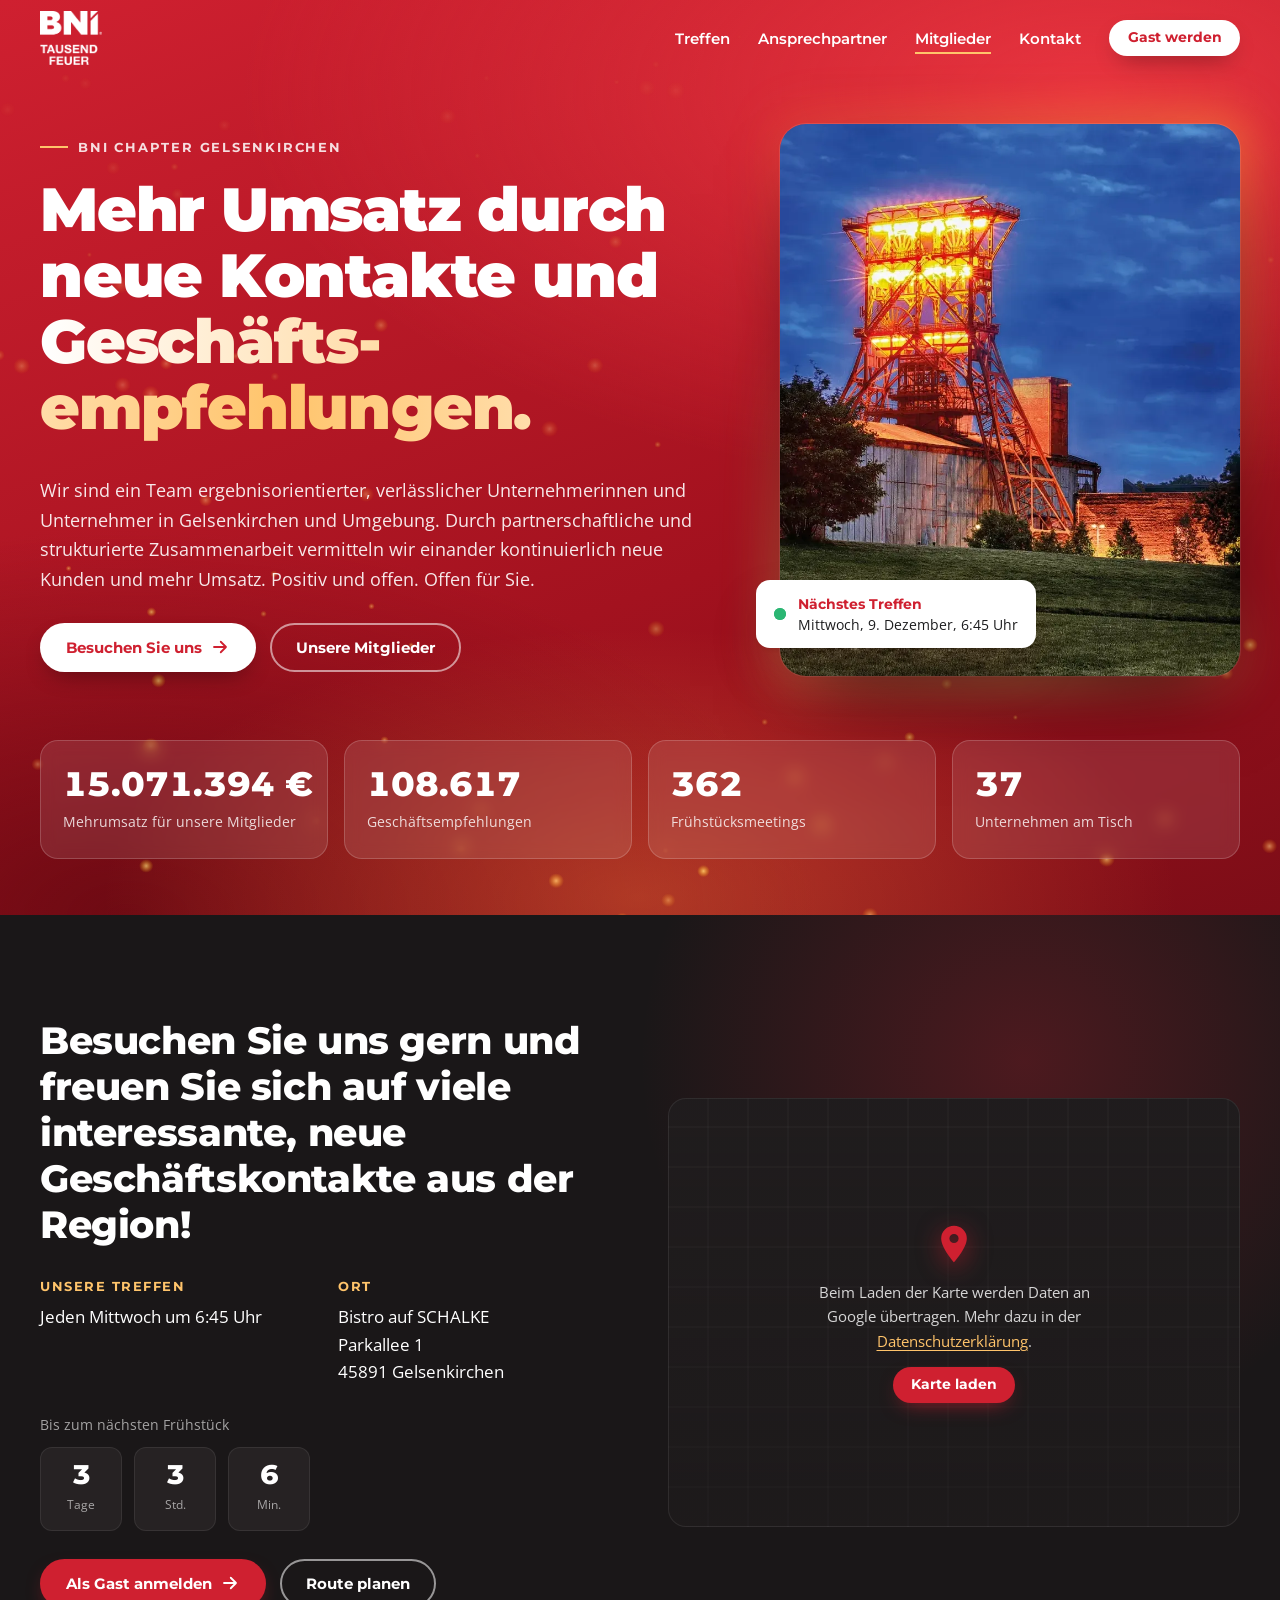
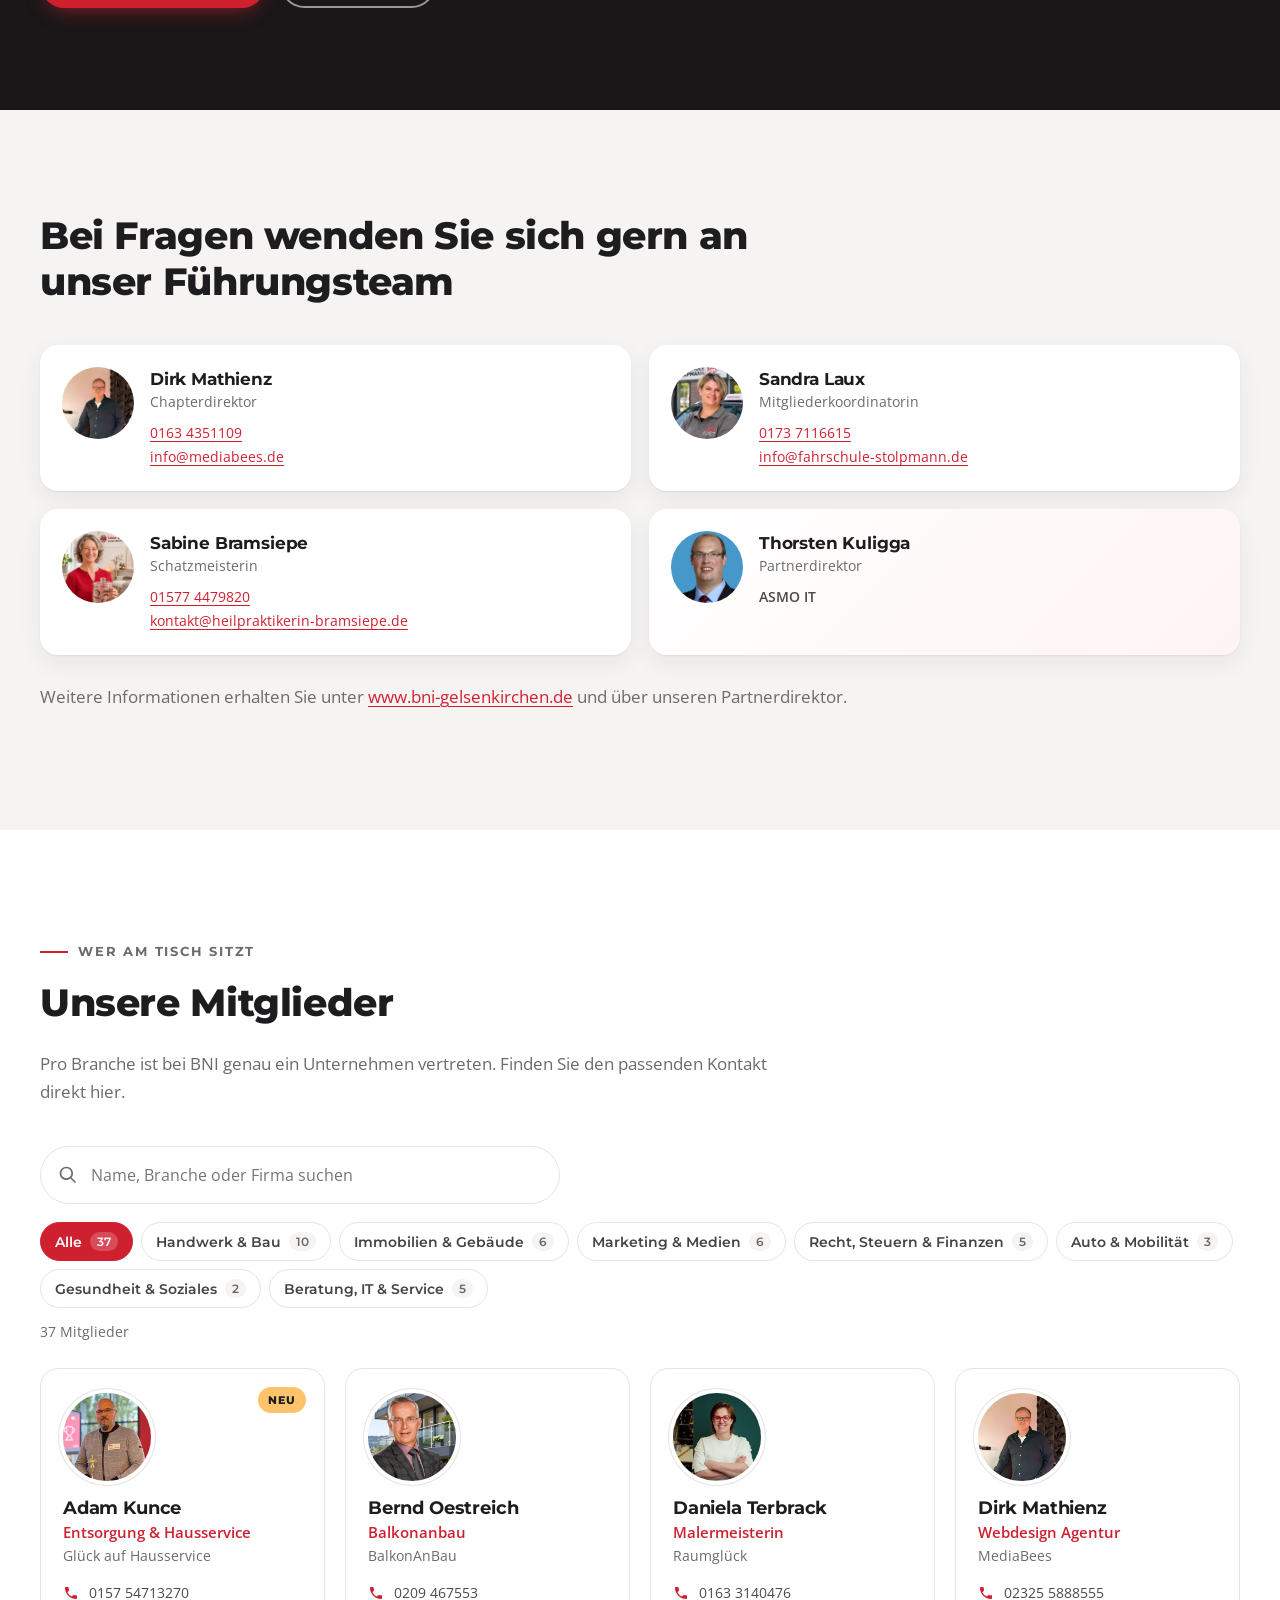
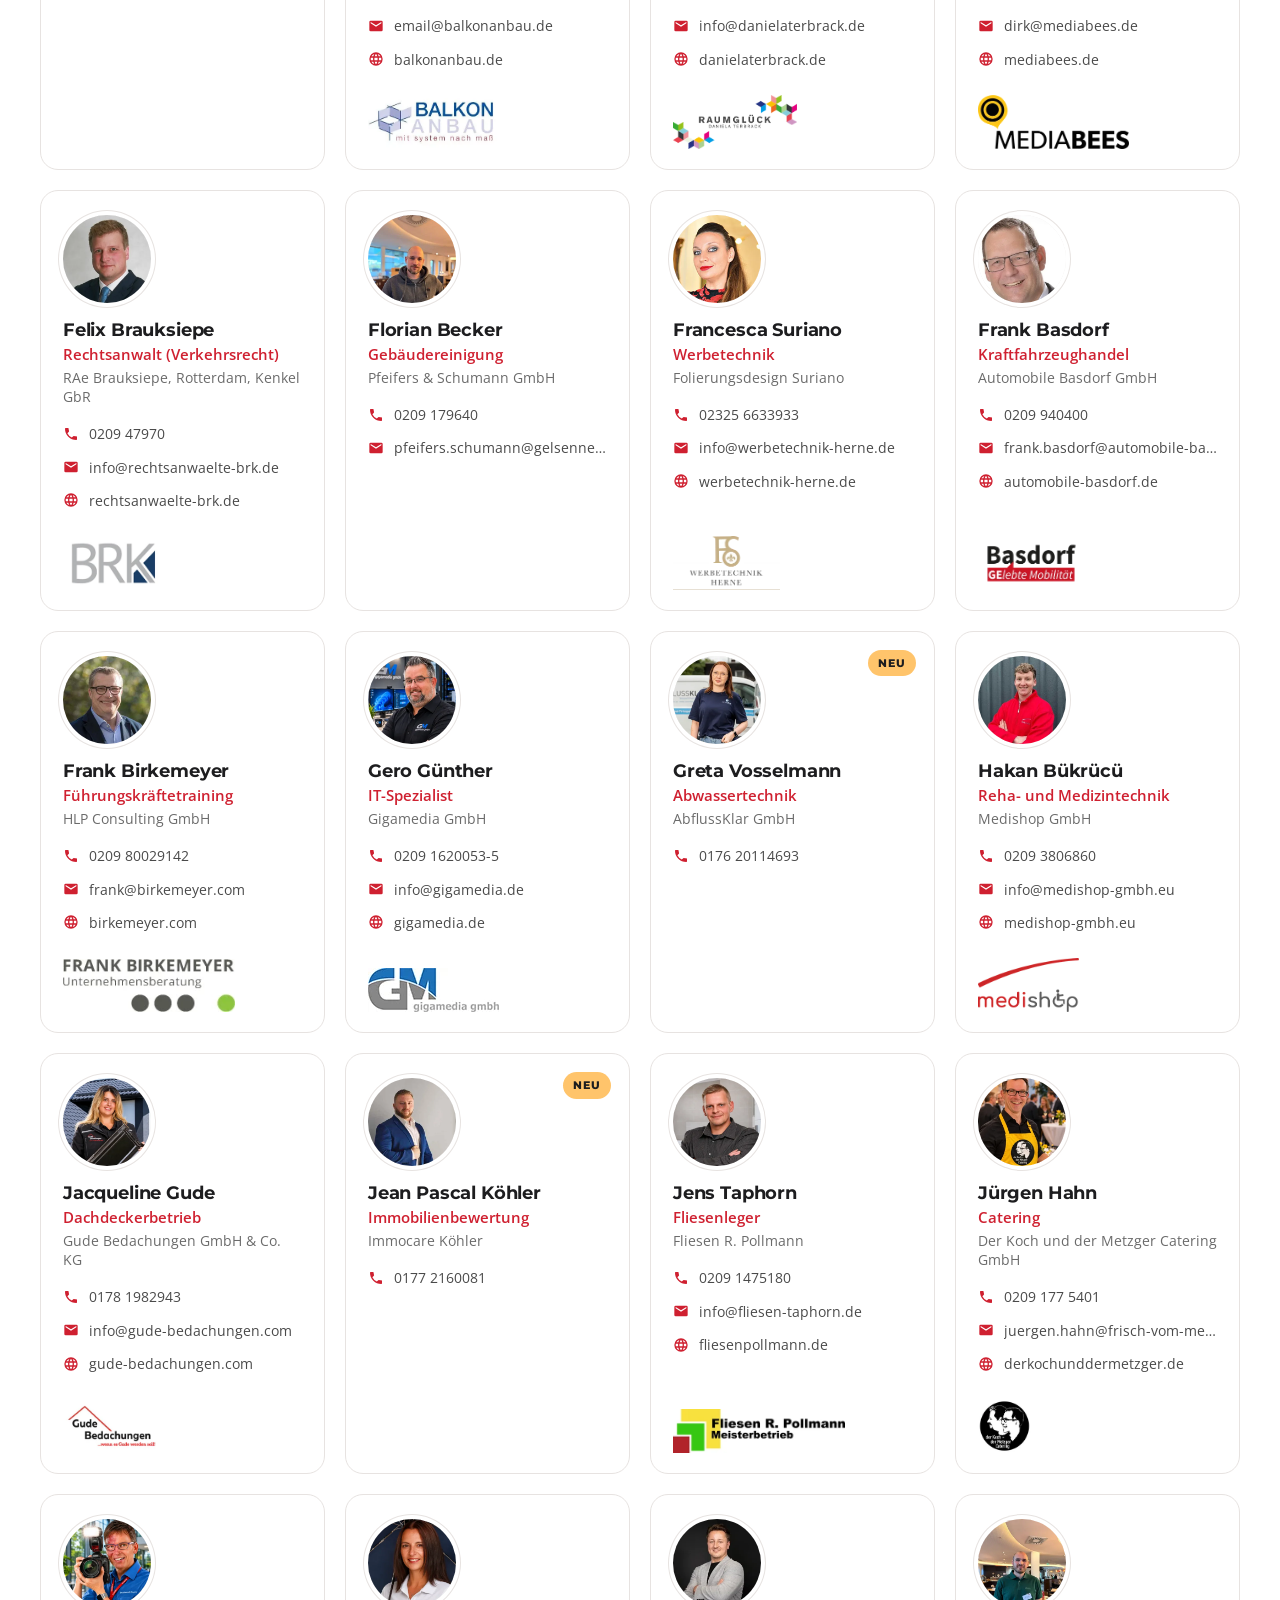
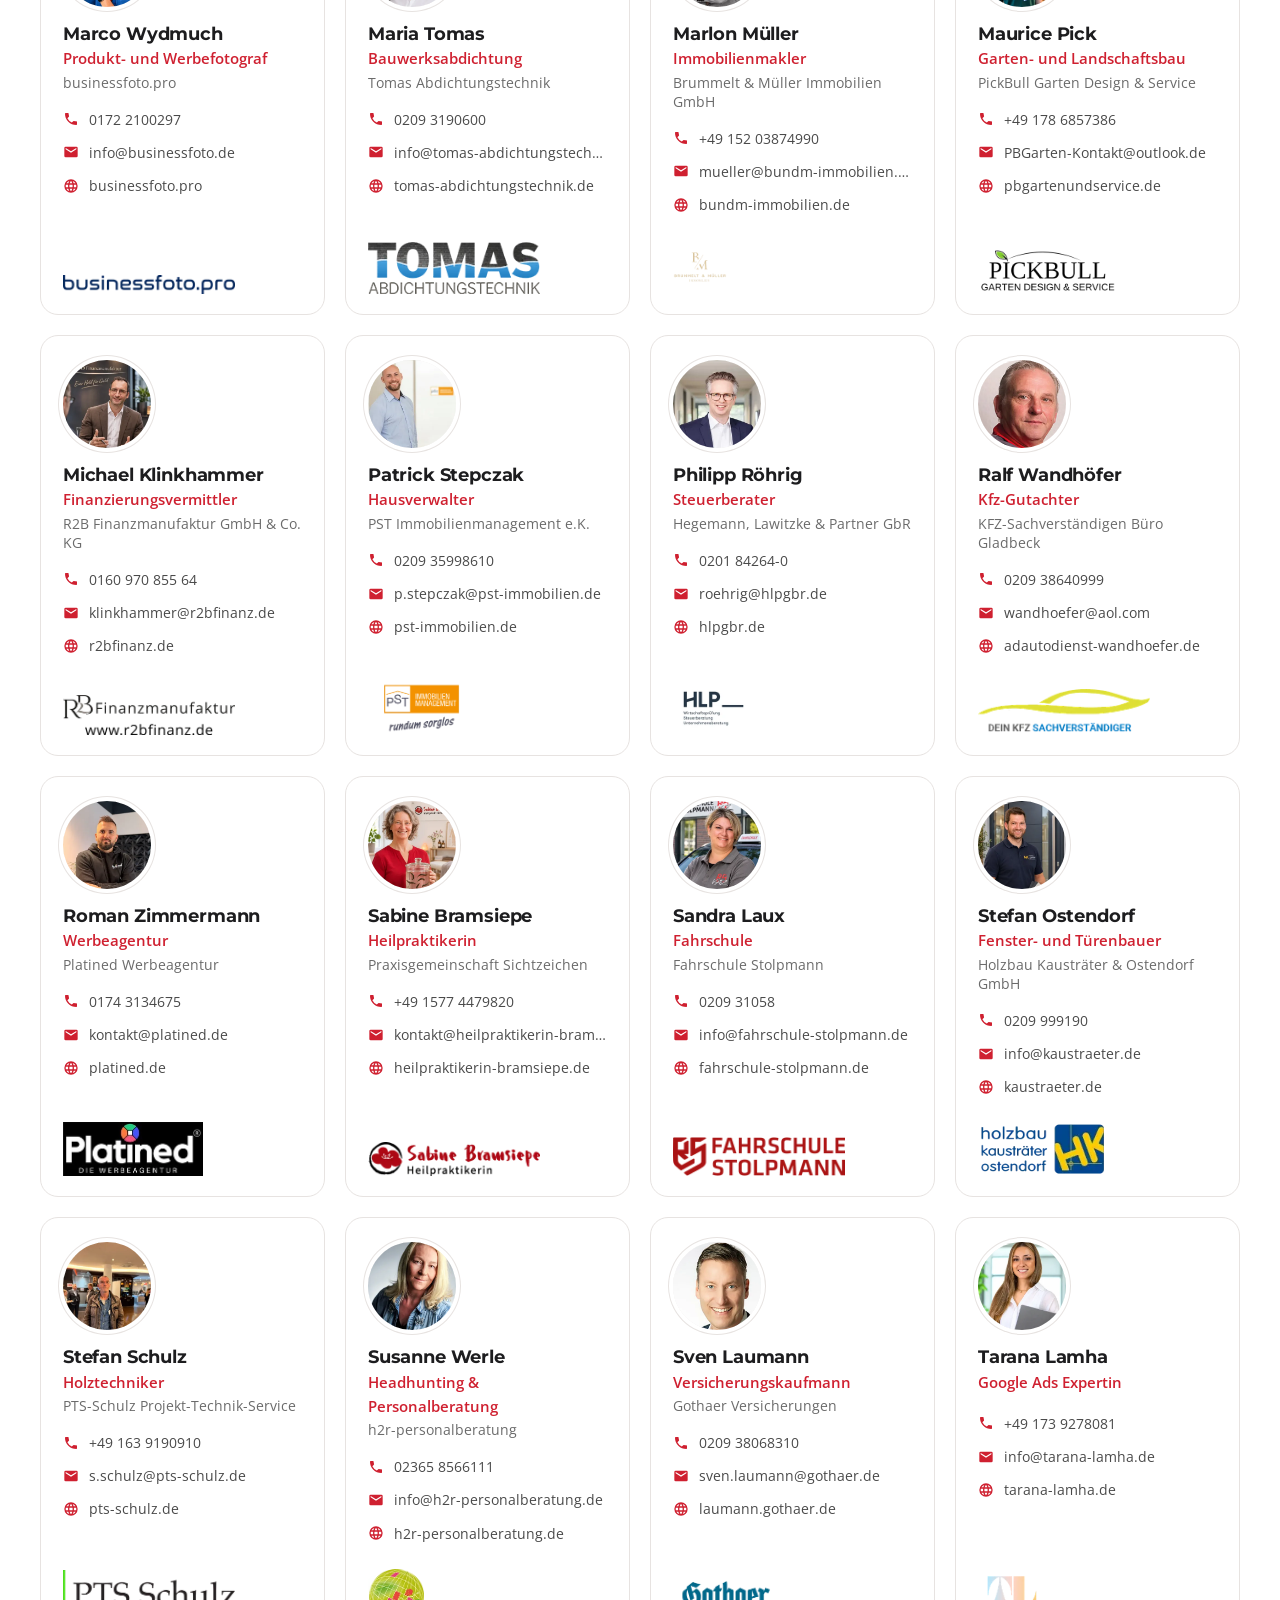
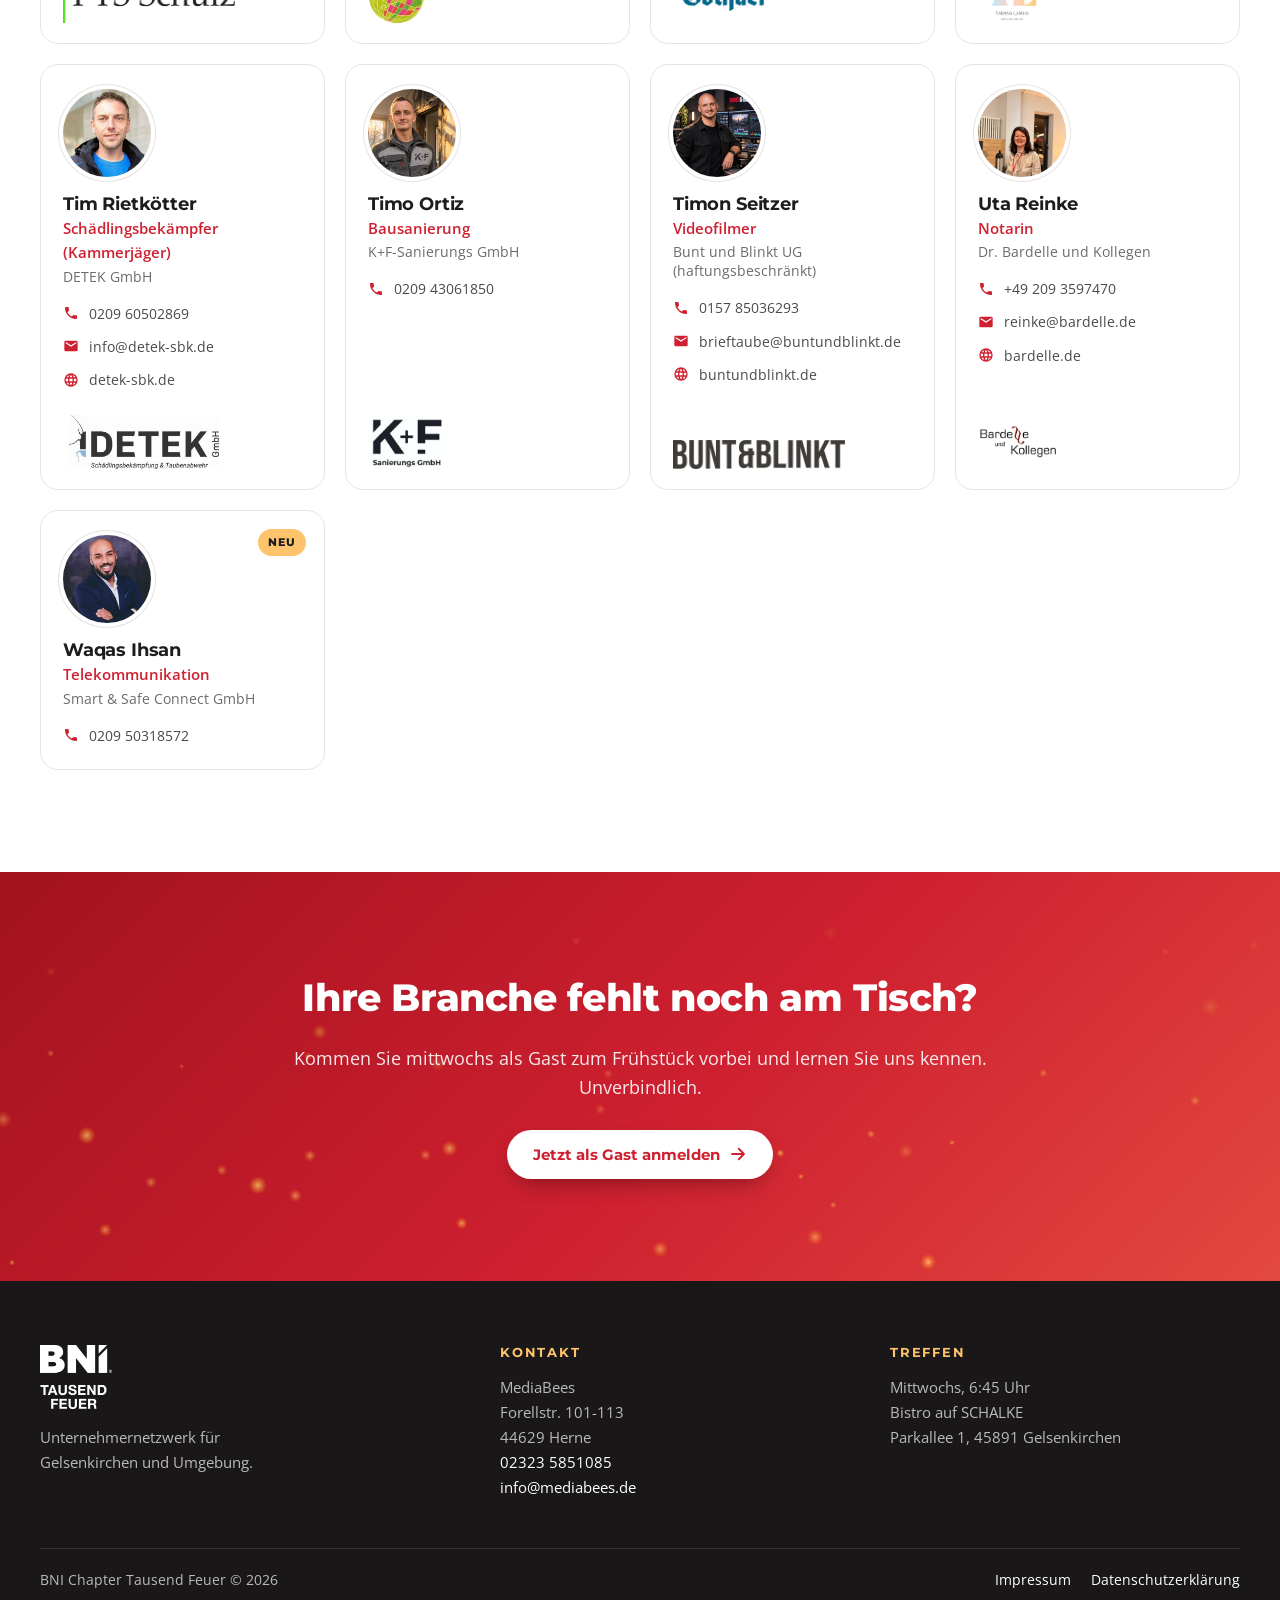
==== commit b1ecd449: "Profilfoto Waqas Ihsan ergänzt Co-Authored-By: Claude Opus 5.5 <noreply@anthropic.com> Claude-Sessio" ====
--- a/bni1000feuer/index.html
+++ b/bni1000feuer/index.html
@@ -588,7 +588,7 @@
         <div class="member-logo"><img src="assets/img/logos/uta-reinke.webp" alt="Logo Dr. Bardelle und Kollegen" loading="lazy" decoding="async"></div>
       </article>
       <article class="member reveal" data-cat="business" data-search="waqas ihsan telekommunikation smart &amp; safe connect gmbh beratung, it &amp; service">
-        <span class="badge-new">Neu</span><div class="member-avatar"><span class="avatar-initials" aria-hidden="true">WI</span></div>
+        <span class="badge-new">Neu</span><div class="member-avatar"><img src="assets/img/members/waqas-ihsan.webp" alt="" width="160" height="160" loading="lazy" decoding="async"></div>
         <h3 class="member-name">Waqas Ihsan</h3>
         <p class="member-role">Telekommunikation</p>
         <p class="member-company">Smart &amp; Safe Connect GmbH</p>
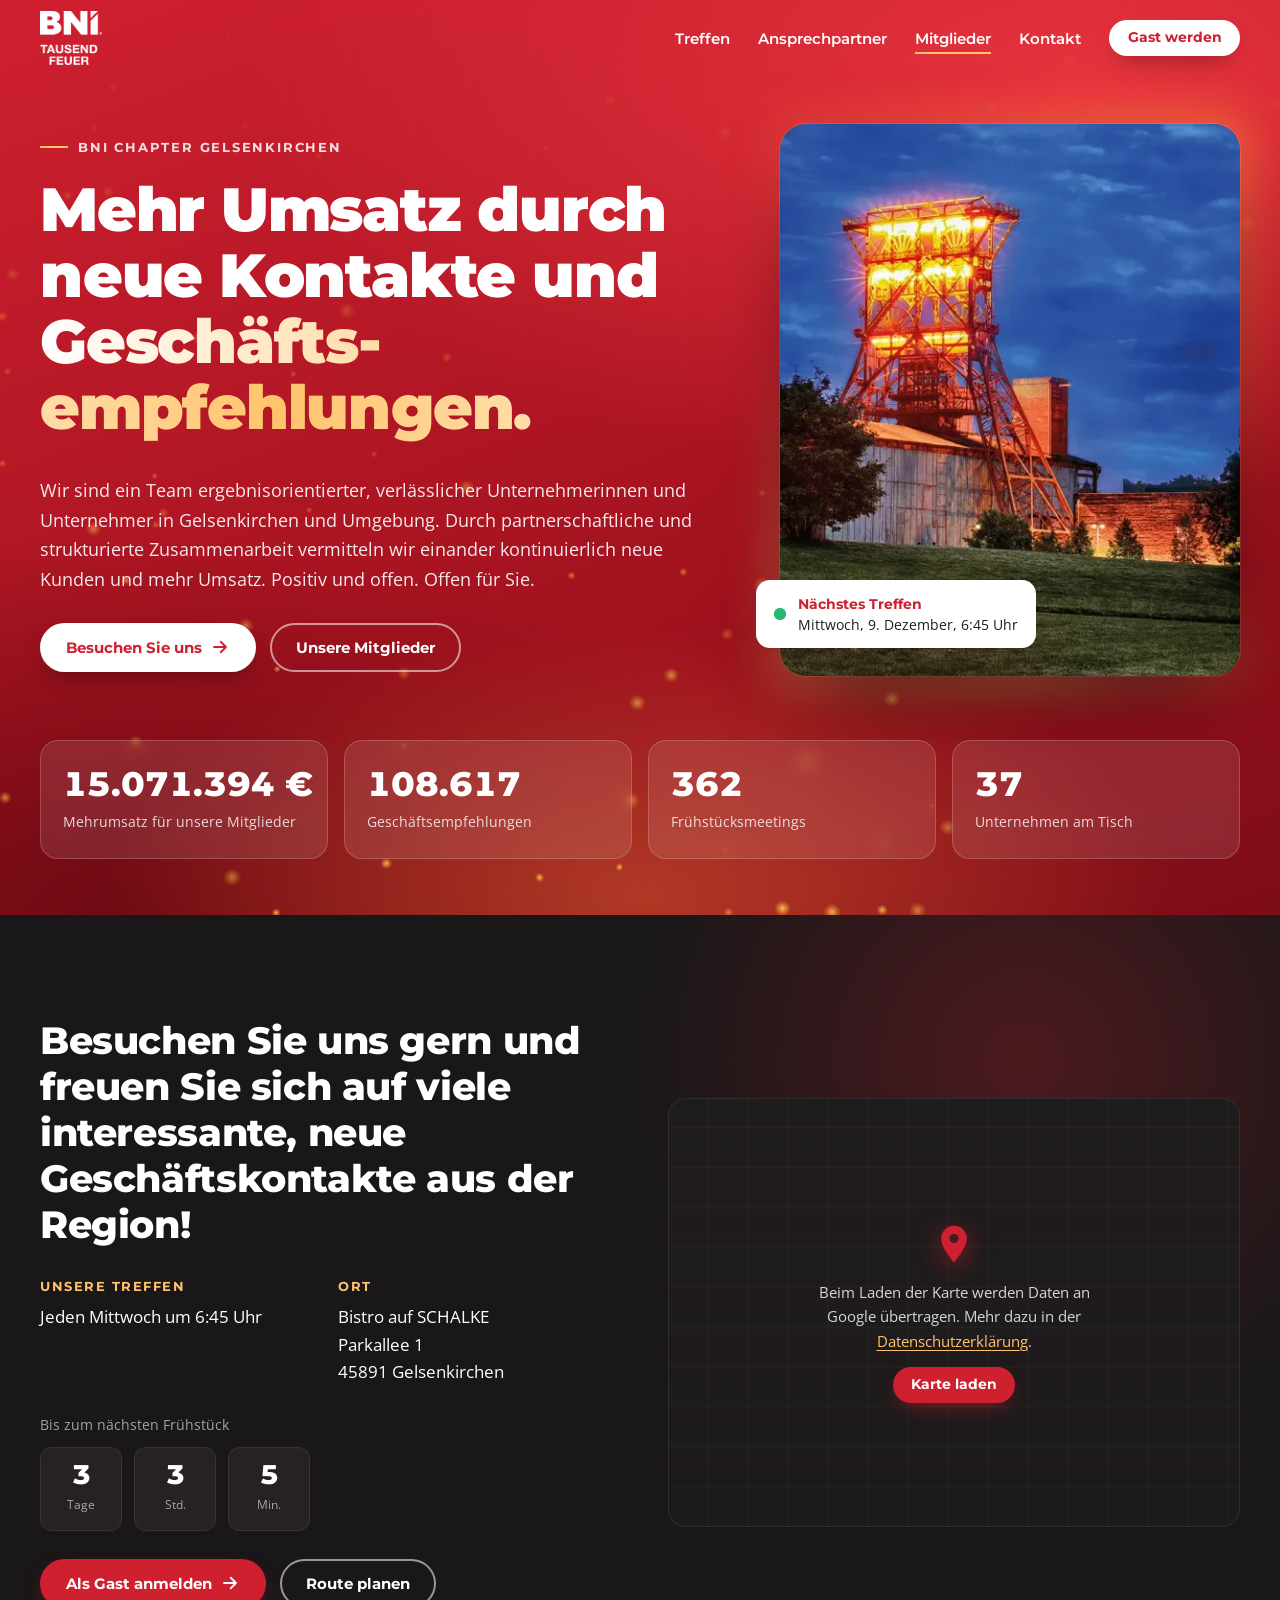
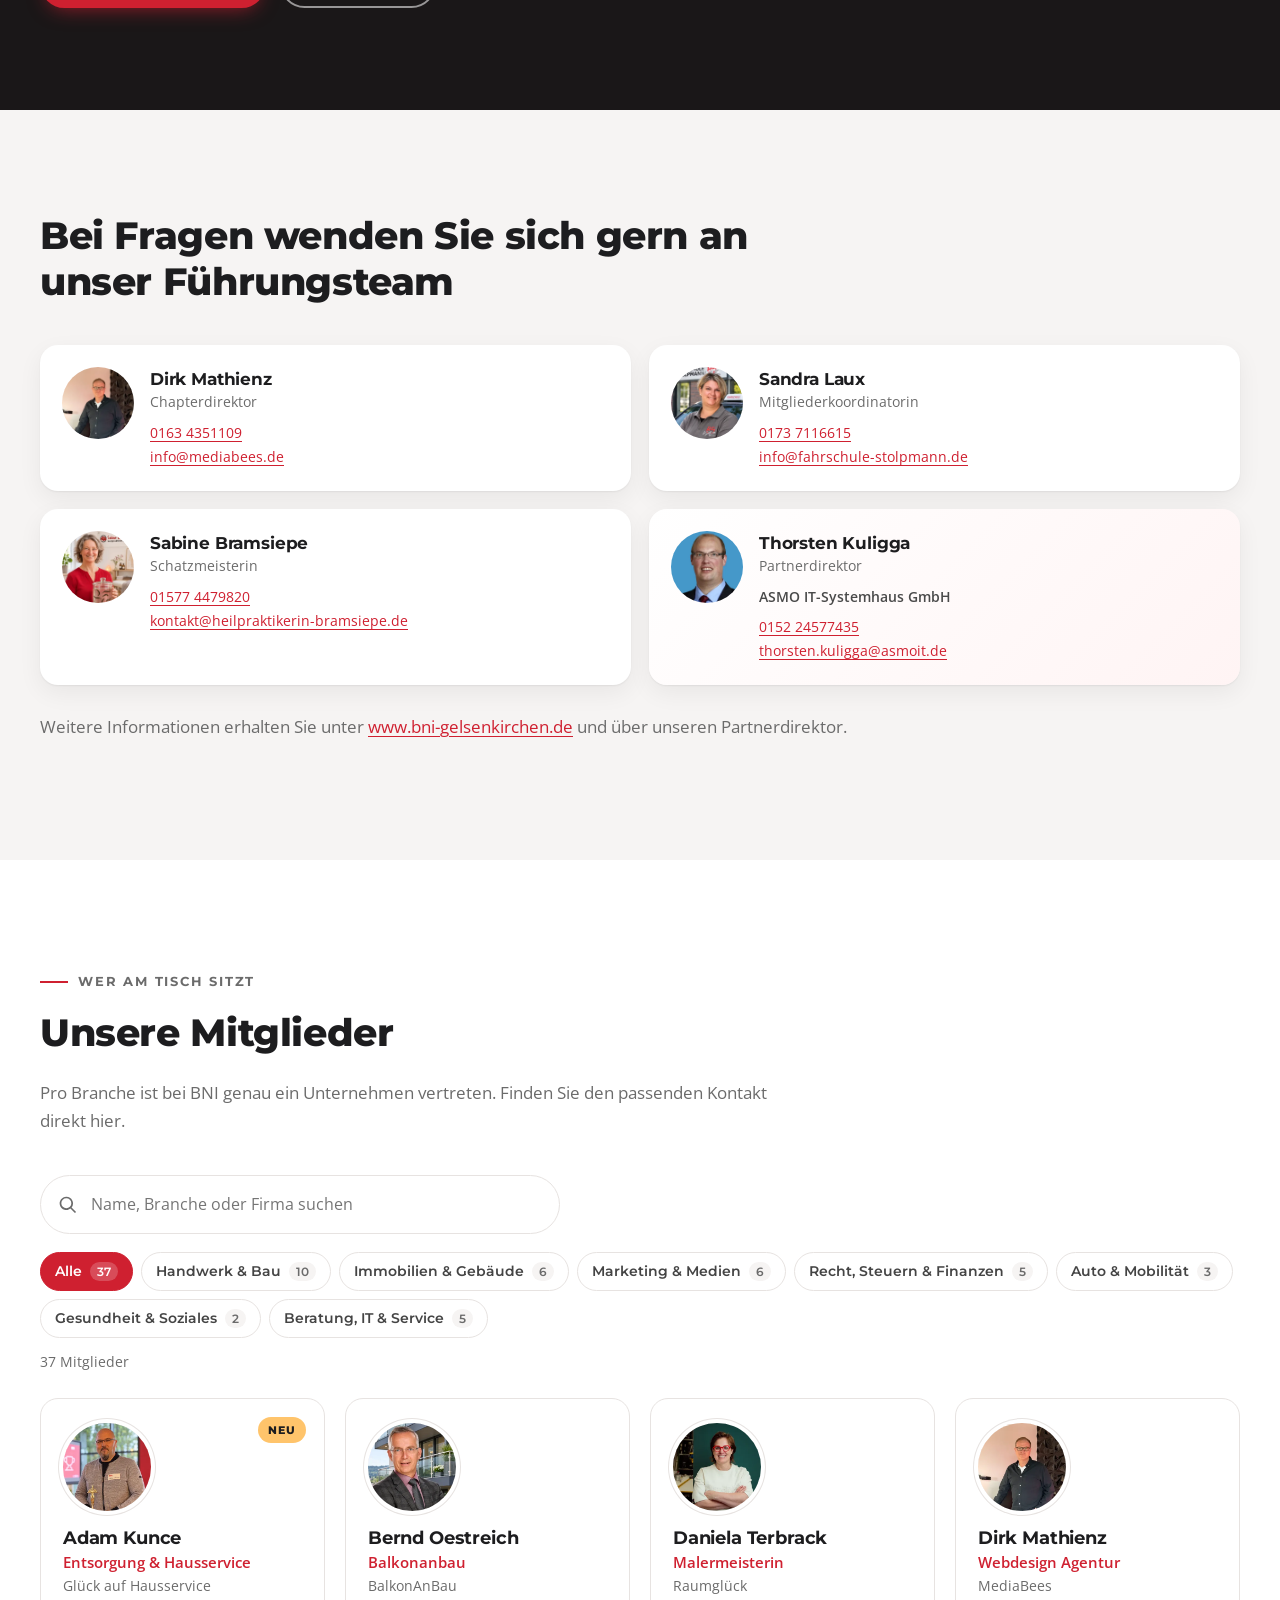
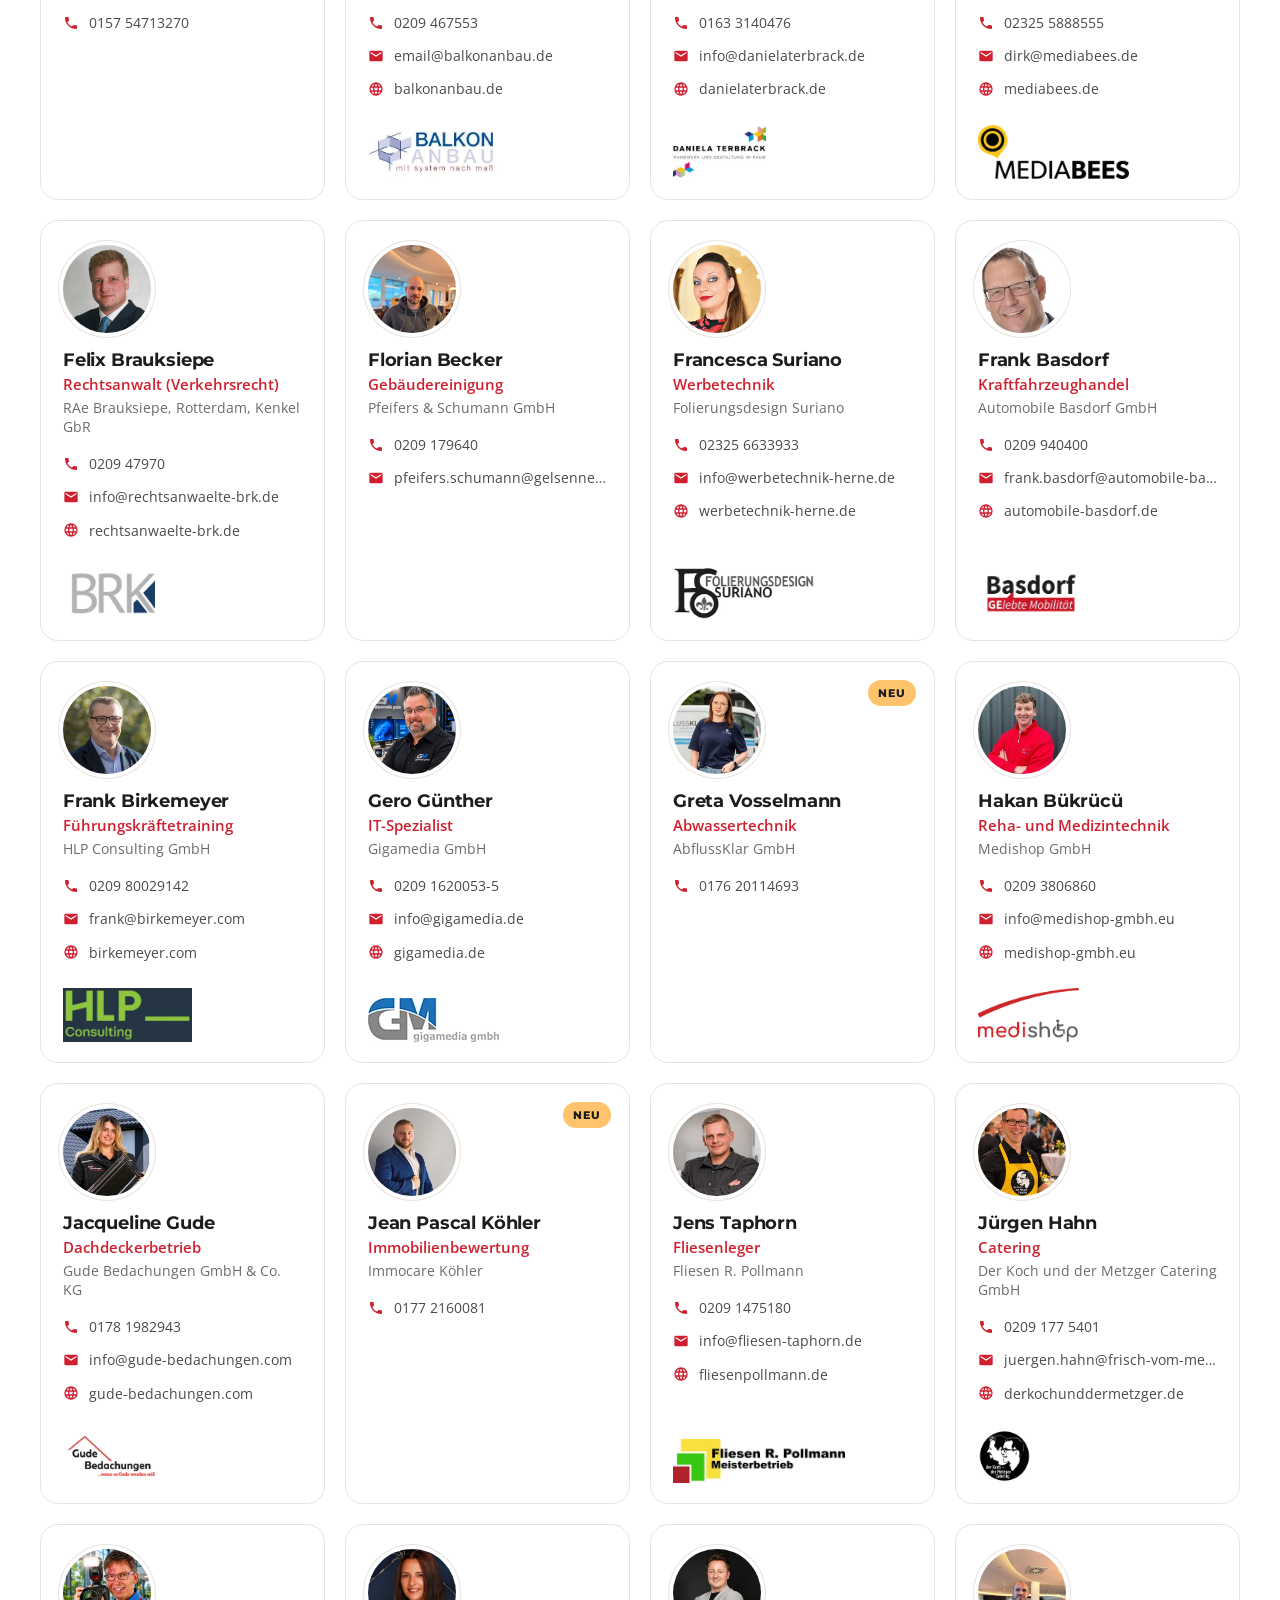
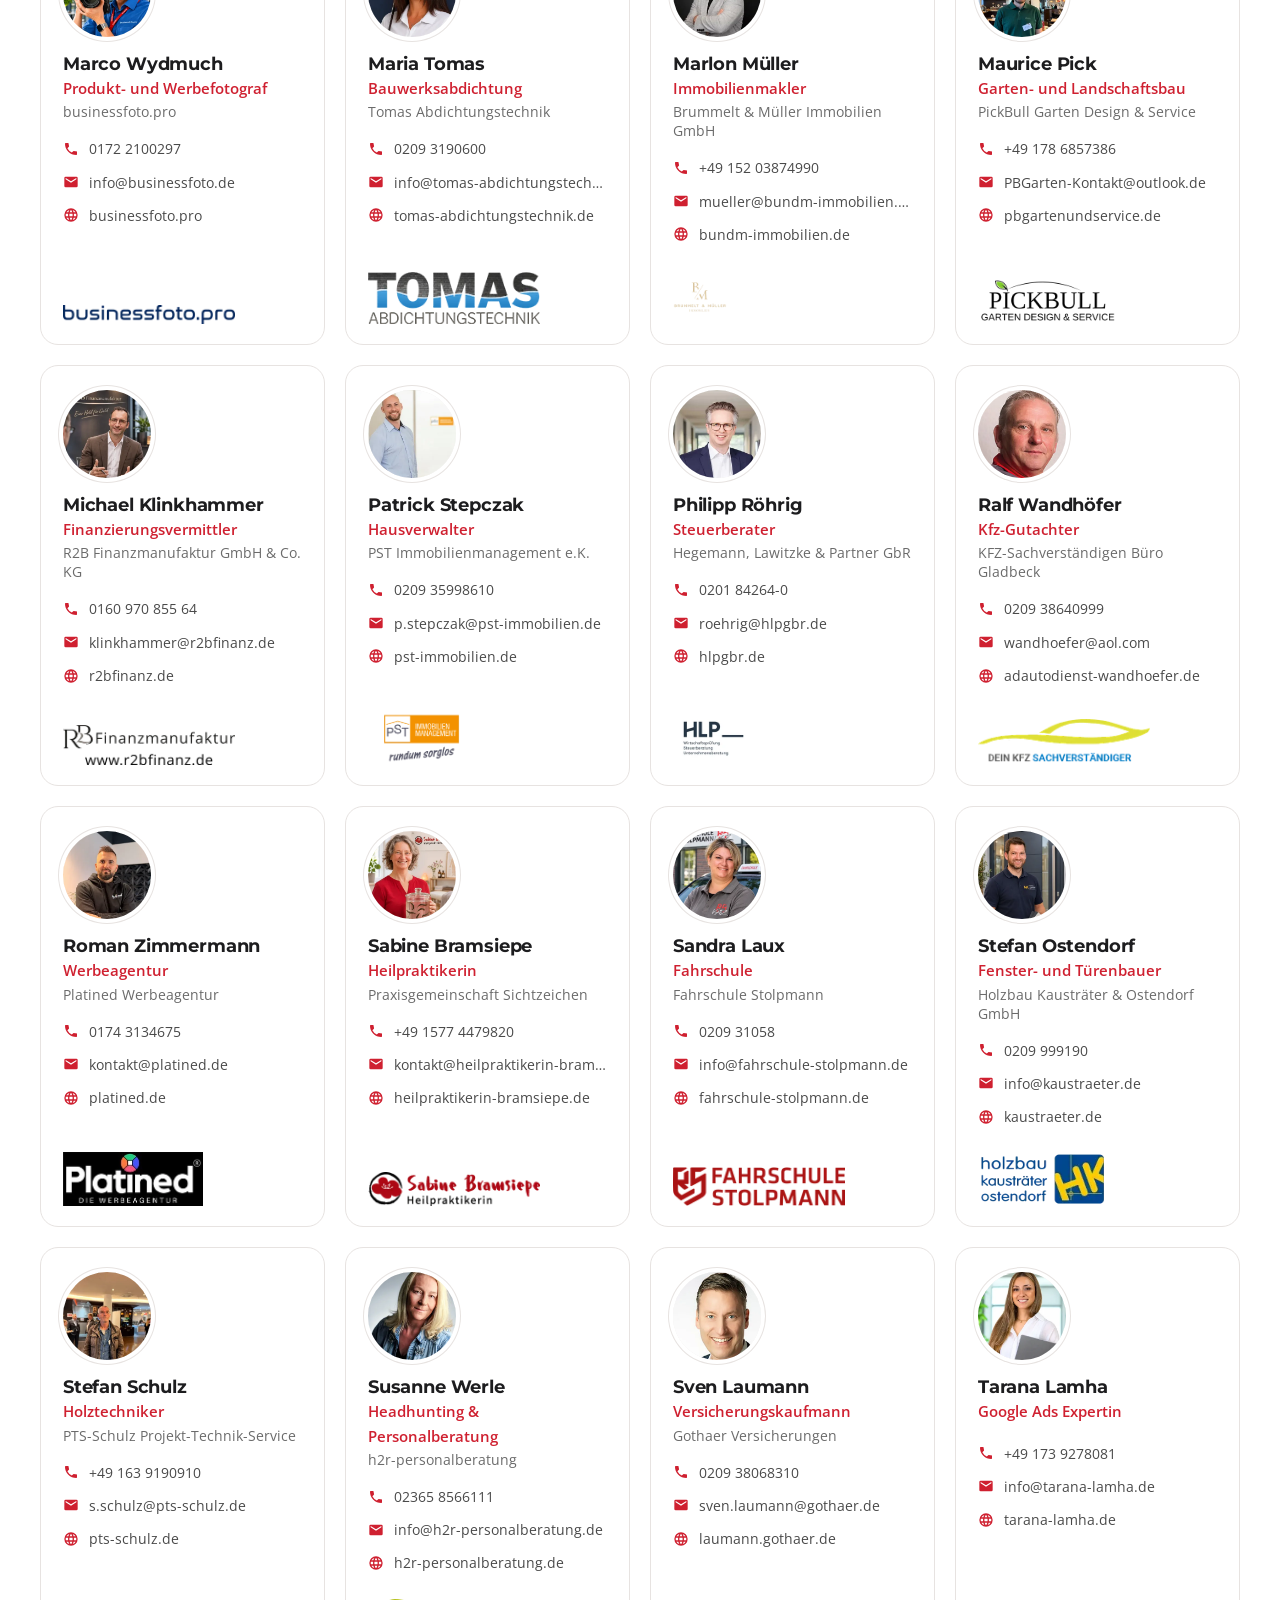
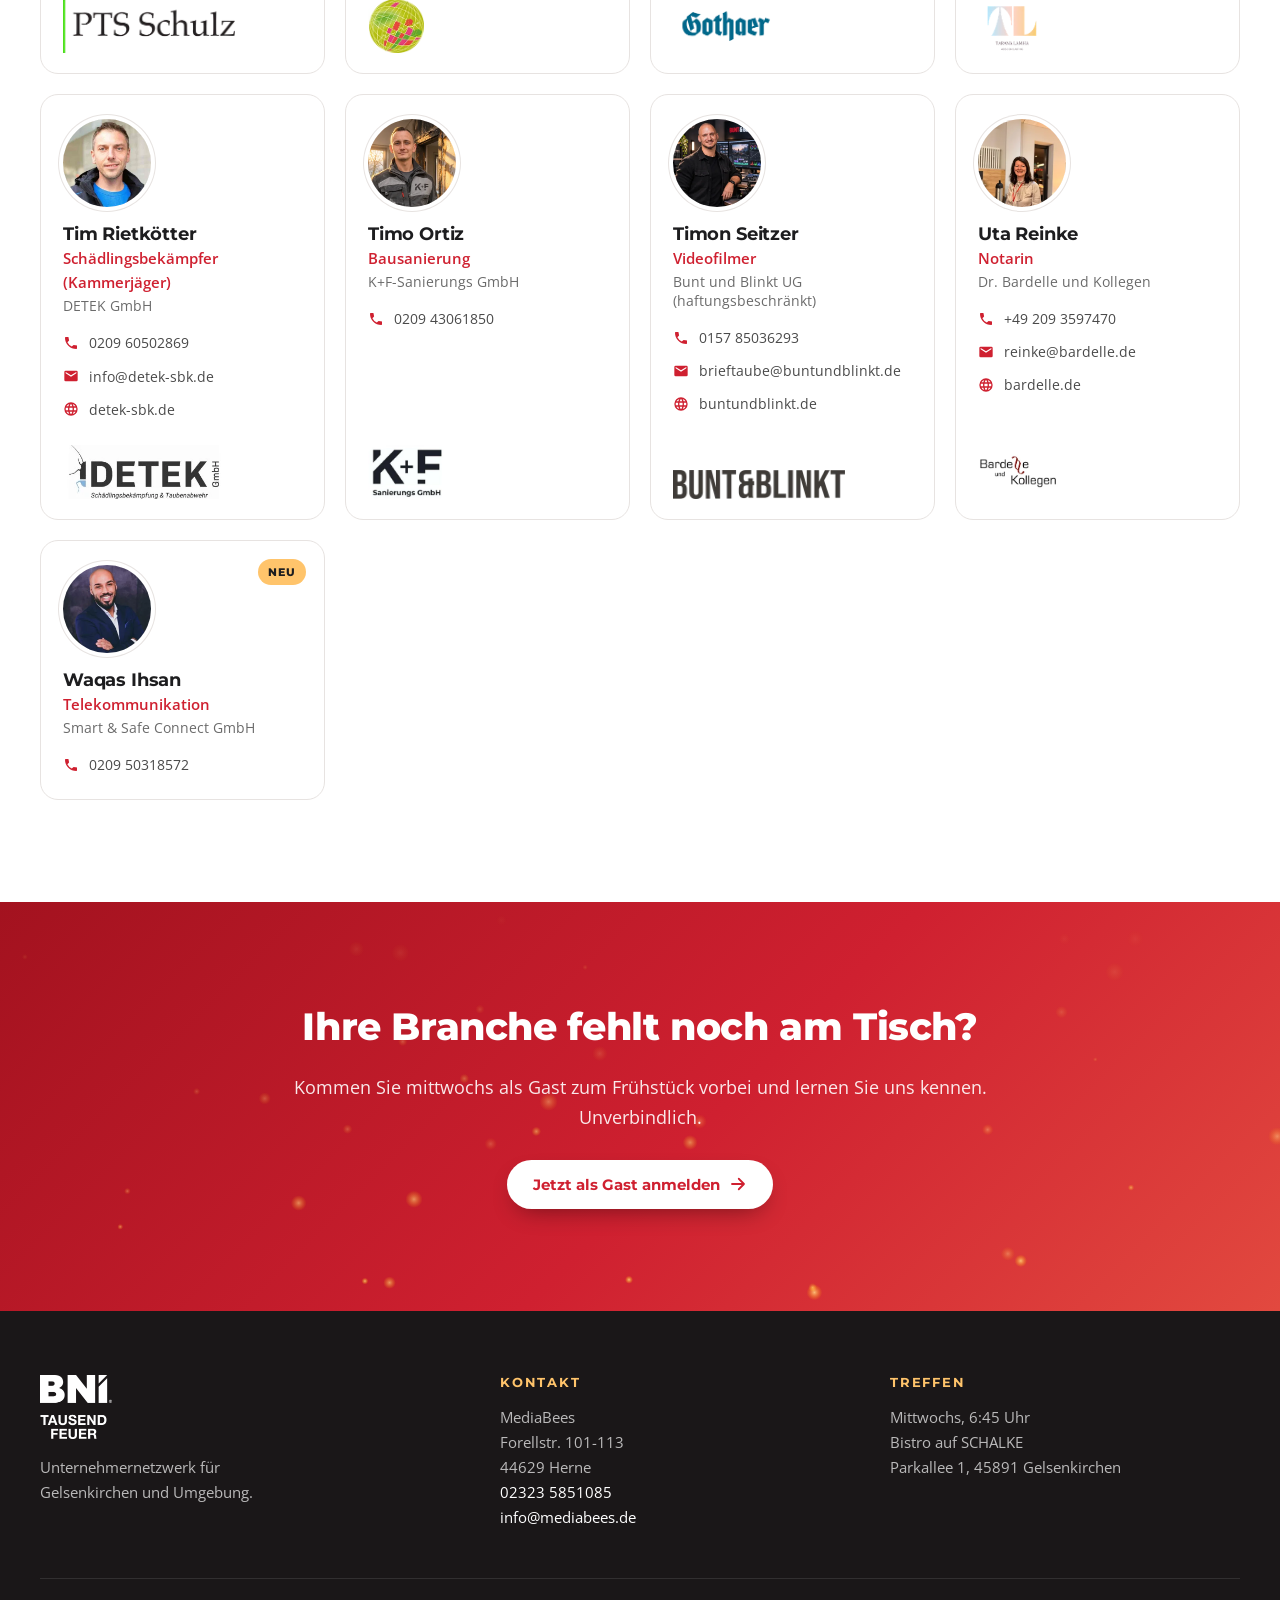
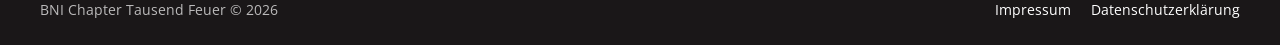
==== commit 0f63a18c: "Kontaktdaten Partnerdirektor Thorsten Kuligga ergänzt Co-Authored-By: Claude Opus 5.5 <noreply@anthr" ====
--- a/bni1000feuer/index.html
+++ b/bni1000feuer/index.html
@@ -187,7 +187,9 @@
             <div>
               <h3>Thorsten Kuligga</h3>
               <p class="team-role">Partnerdirektor</p>
-              <p class="team-company">ASMO IT</p>
+              <p class="team-company">ASMO IT-Systemhaus GmbH</p>
+              <a href="tel:+4915224577435">0152 24577435</a>
+              <a href="mailto:thorsten.kuligga@asmoit.de">thorsten.kuligga@asmoit.de</a>
             </div>
           </li>
         </ul>
--- a/bni1000feuer/assets/css/style.css
+++ b/bni1000feuer/assets/css/style.css
@@ -273,7 +273,7 @@
 .team-card h3 { font-size: 1.05rem; margin: 2px 0 2px; }
 .team-card a { display: block; font-size: .9rem; word-break: break-word; }
 .team-role { font-size: .85rem; color: var(--muted); margin: 0 0 8px; }
-.team-company { font-size: .9rem; font-weight: 600; margin: 0; }
+.team-company { font-size: .9rem; font-weight: 600; margin: 0 0 6px; }
 .team-card-partner { background: linear-gradient(135deg, #fff, #fff4f4); }
 .team-more { margin-top: 28px; color: var(--muted); }
 
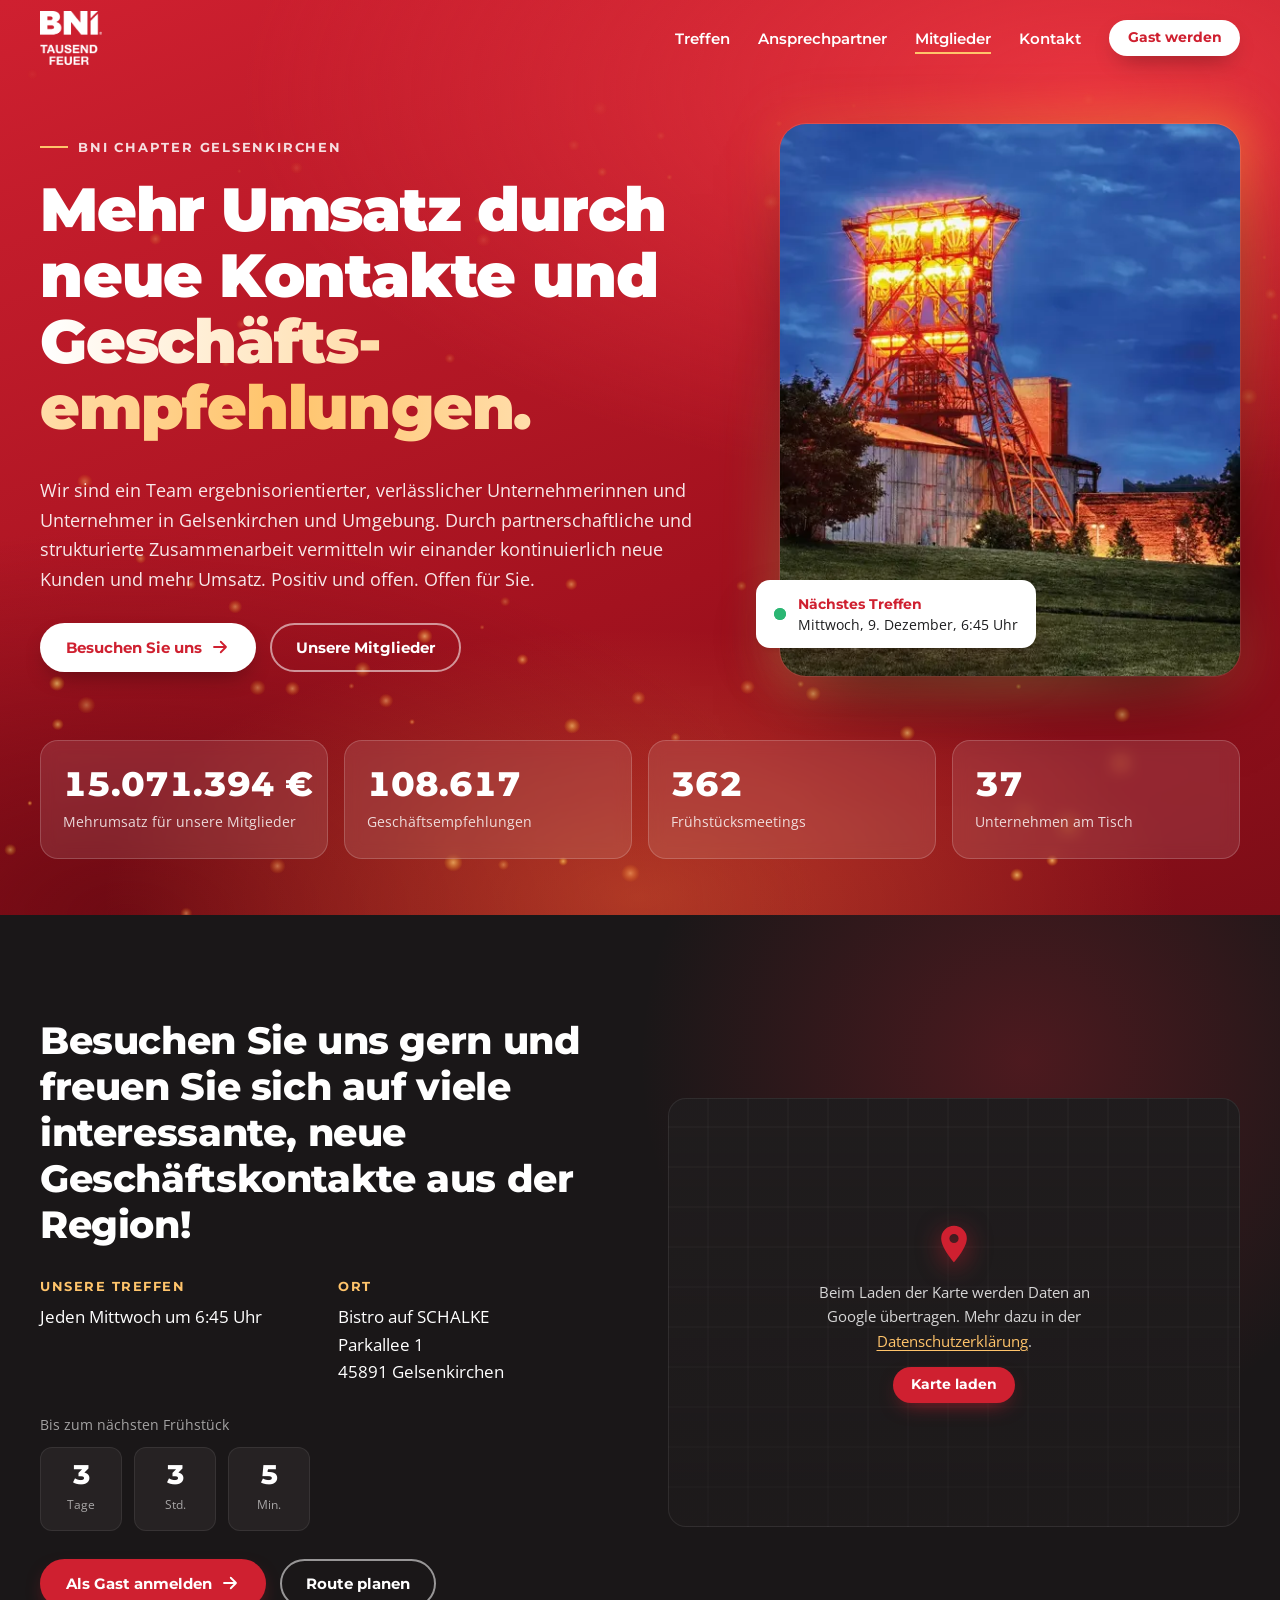
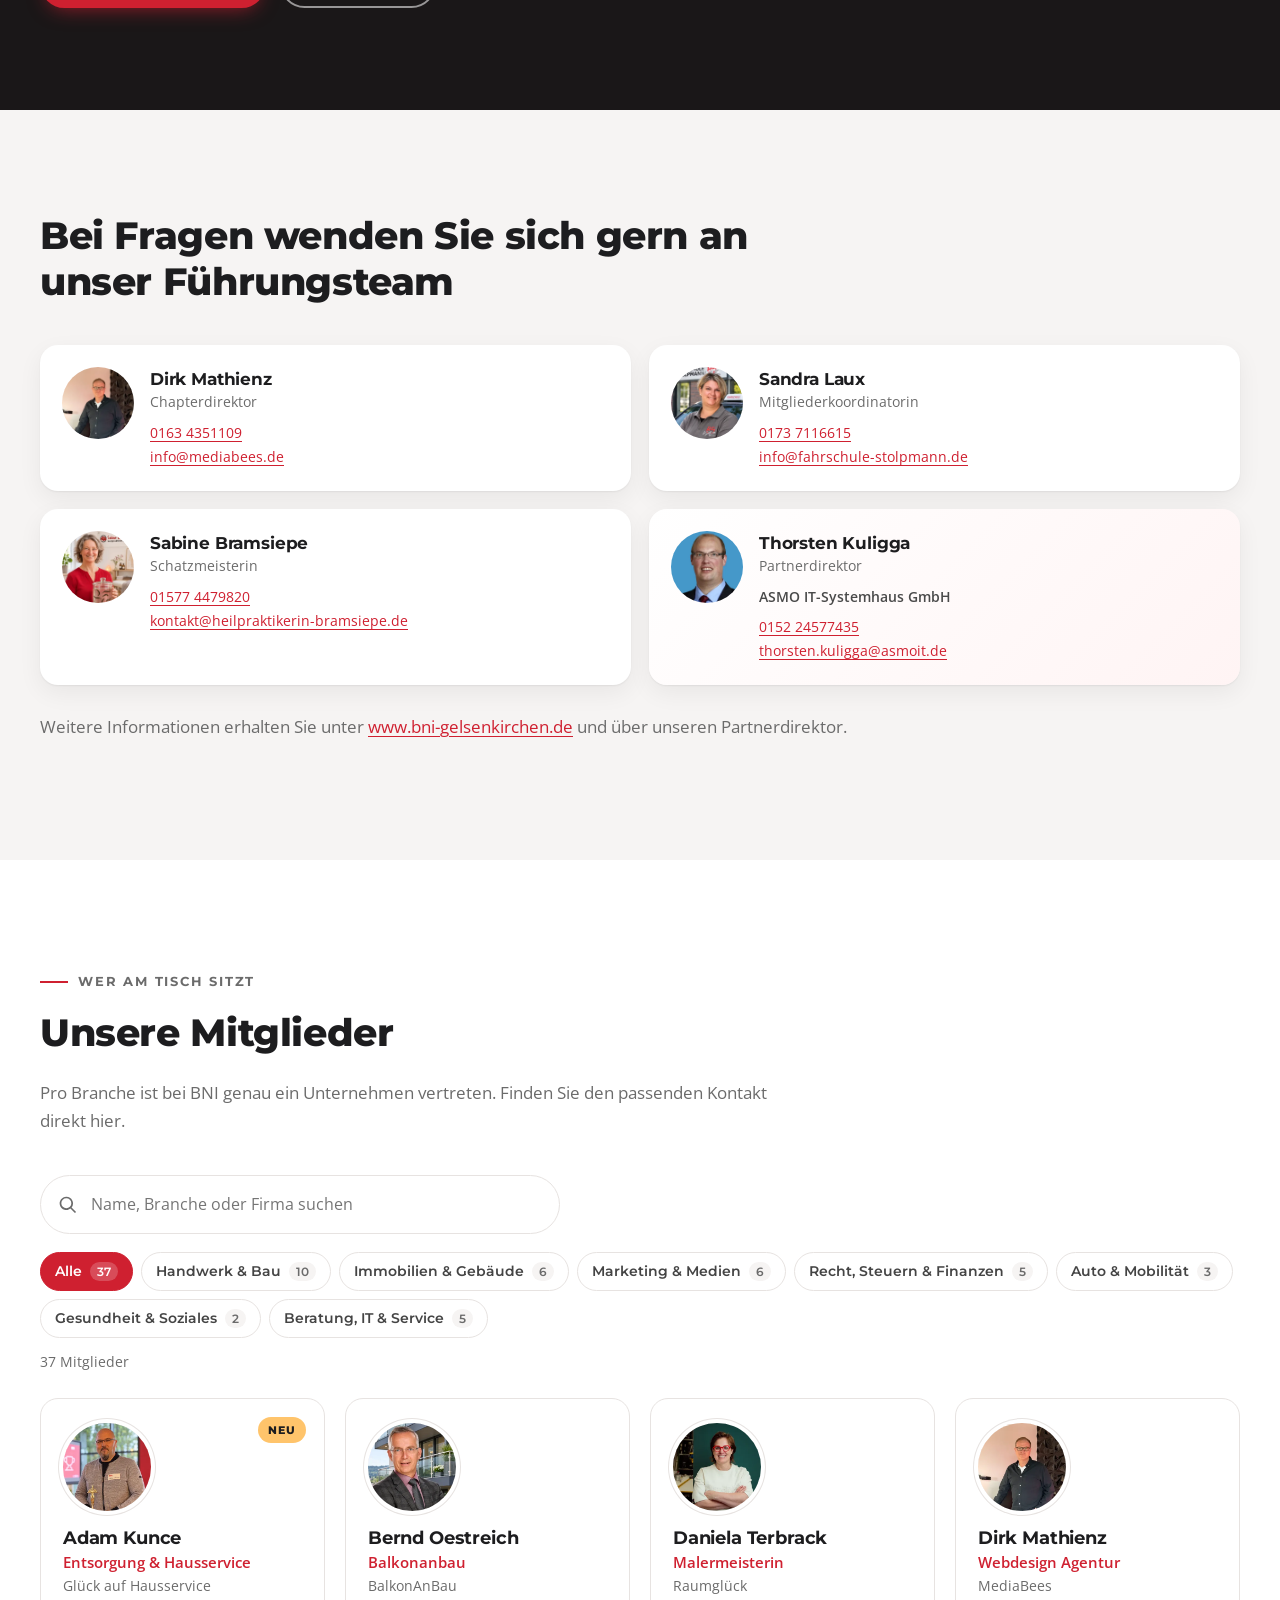
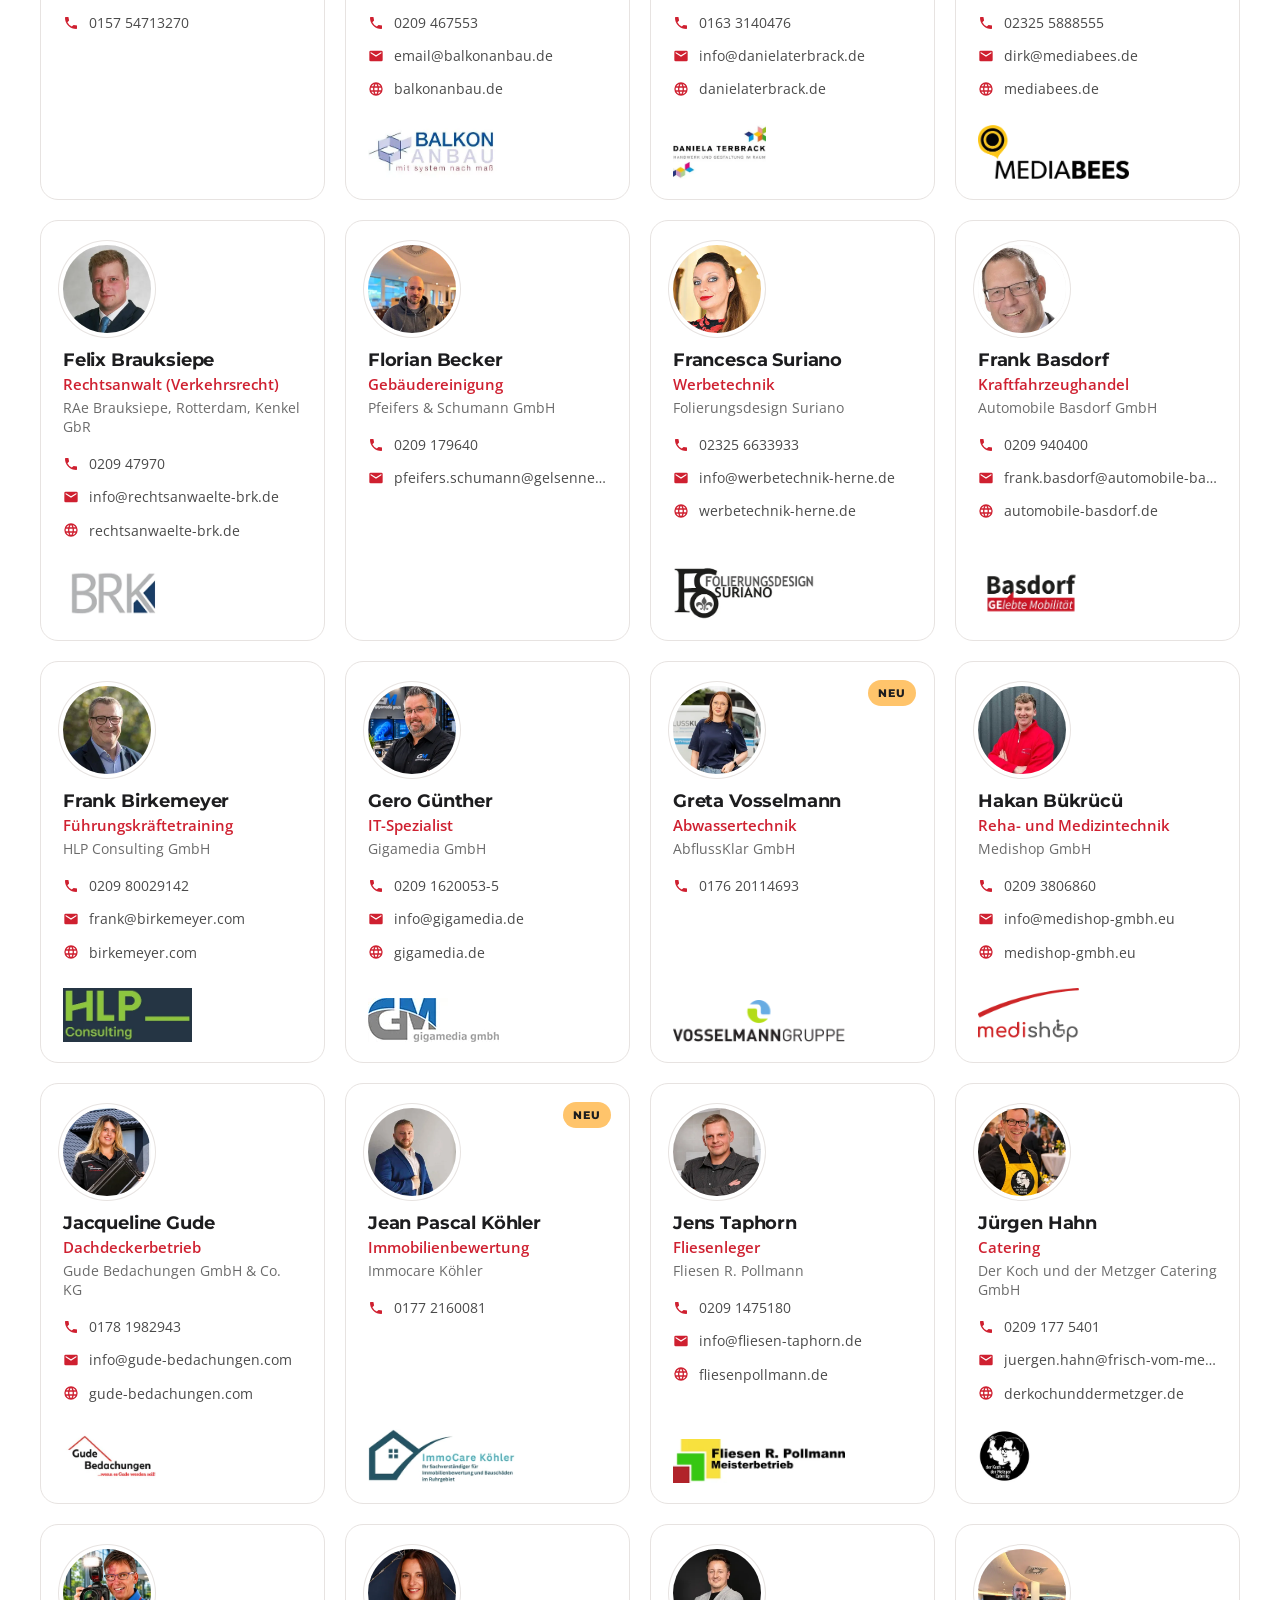
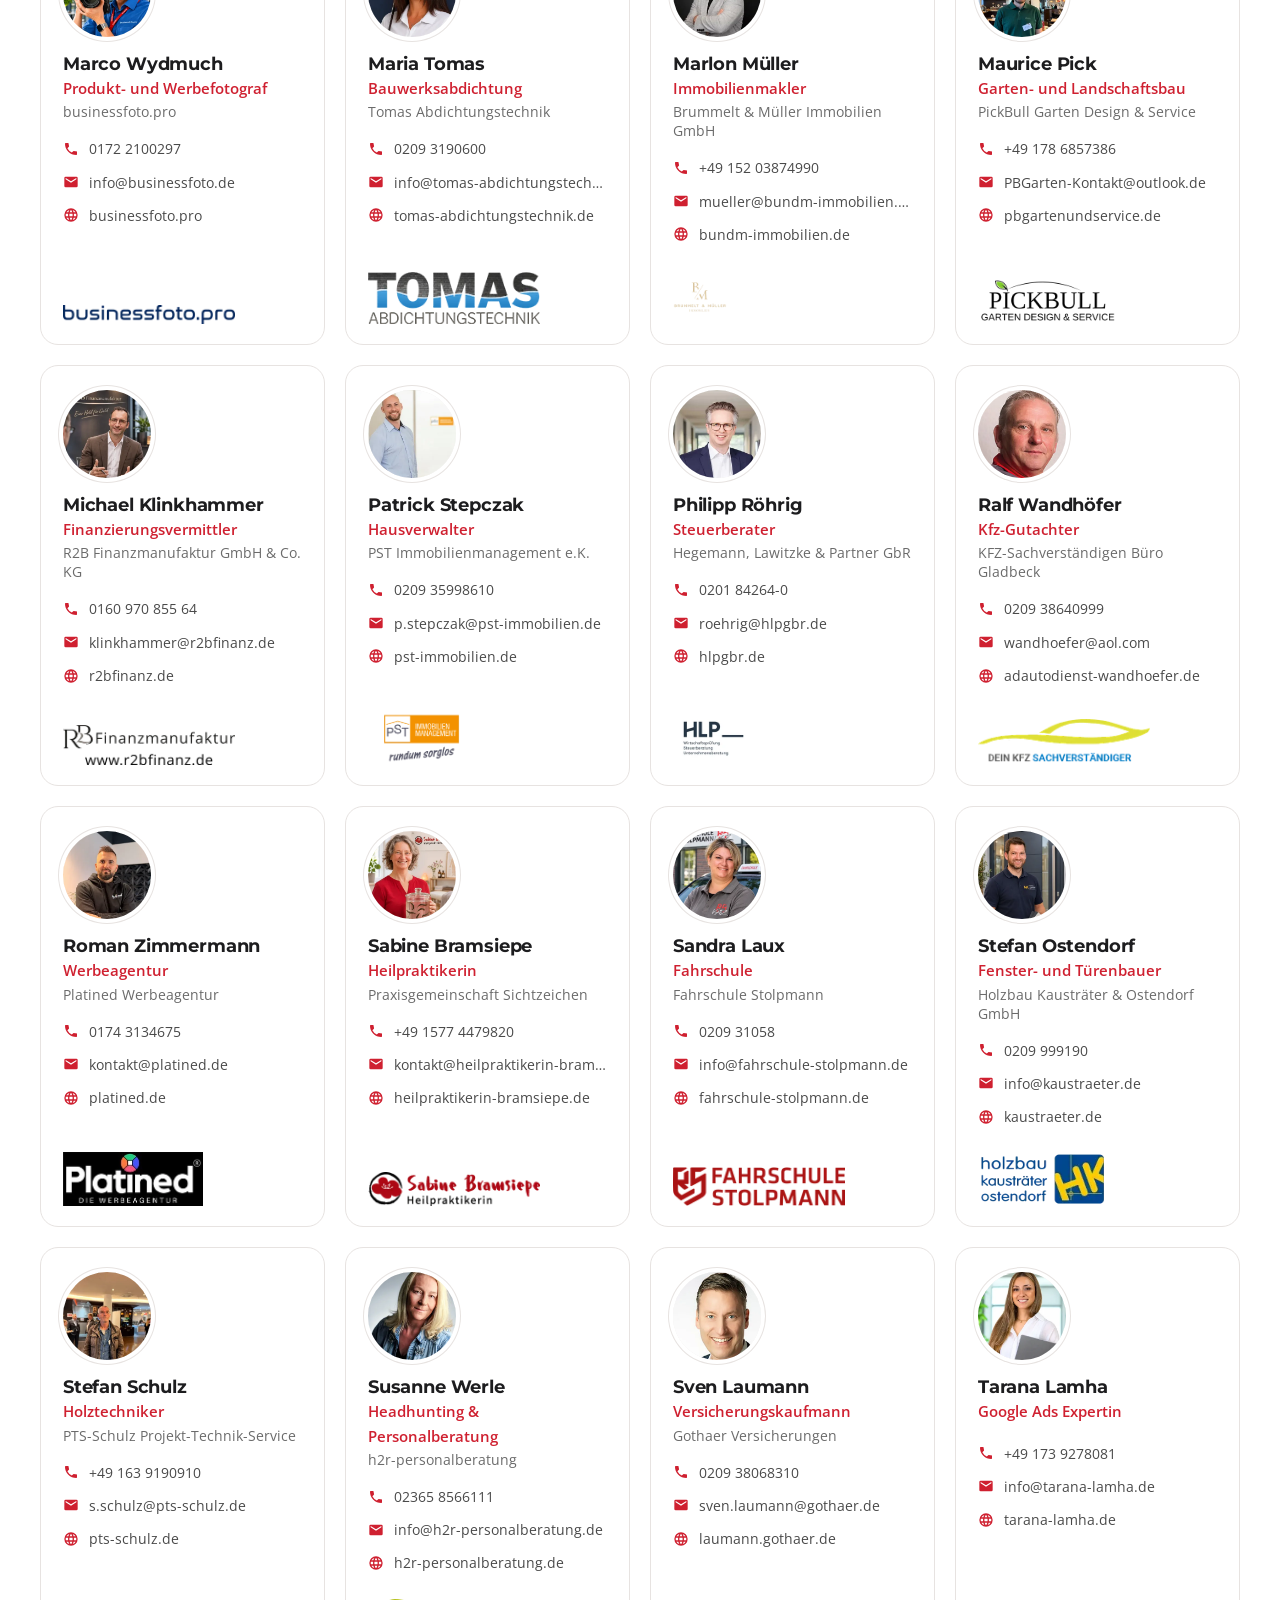
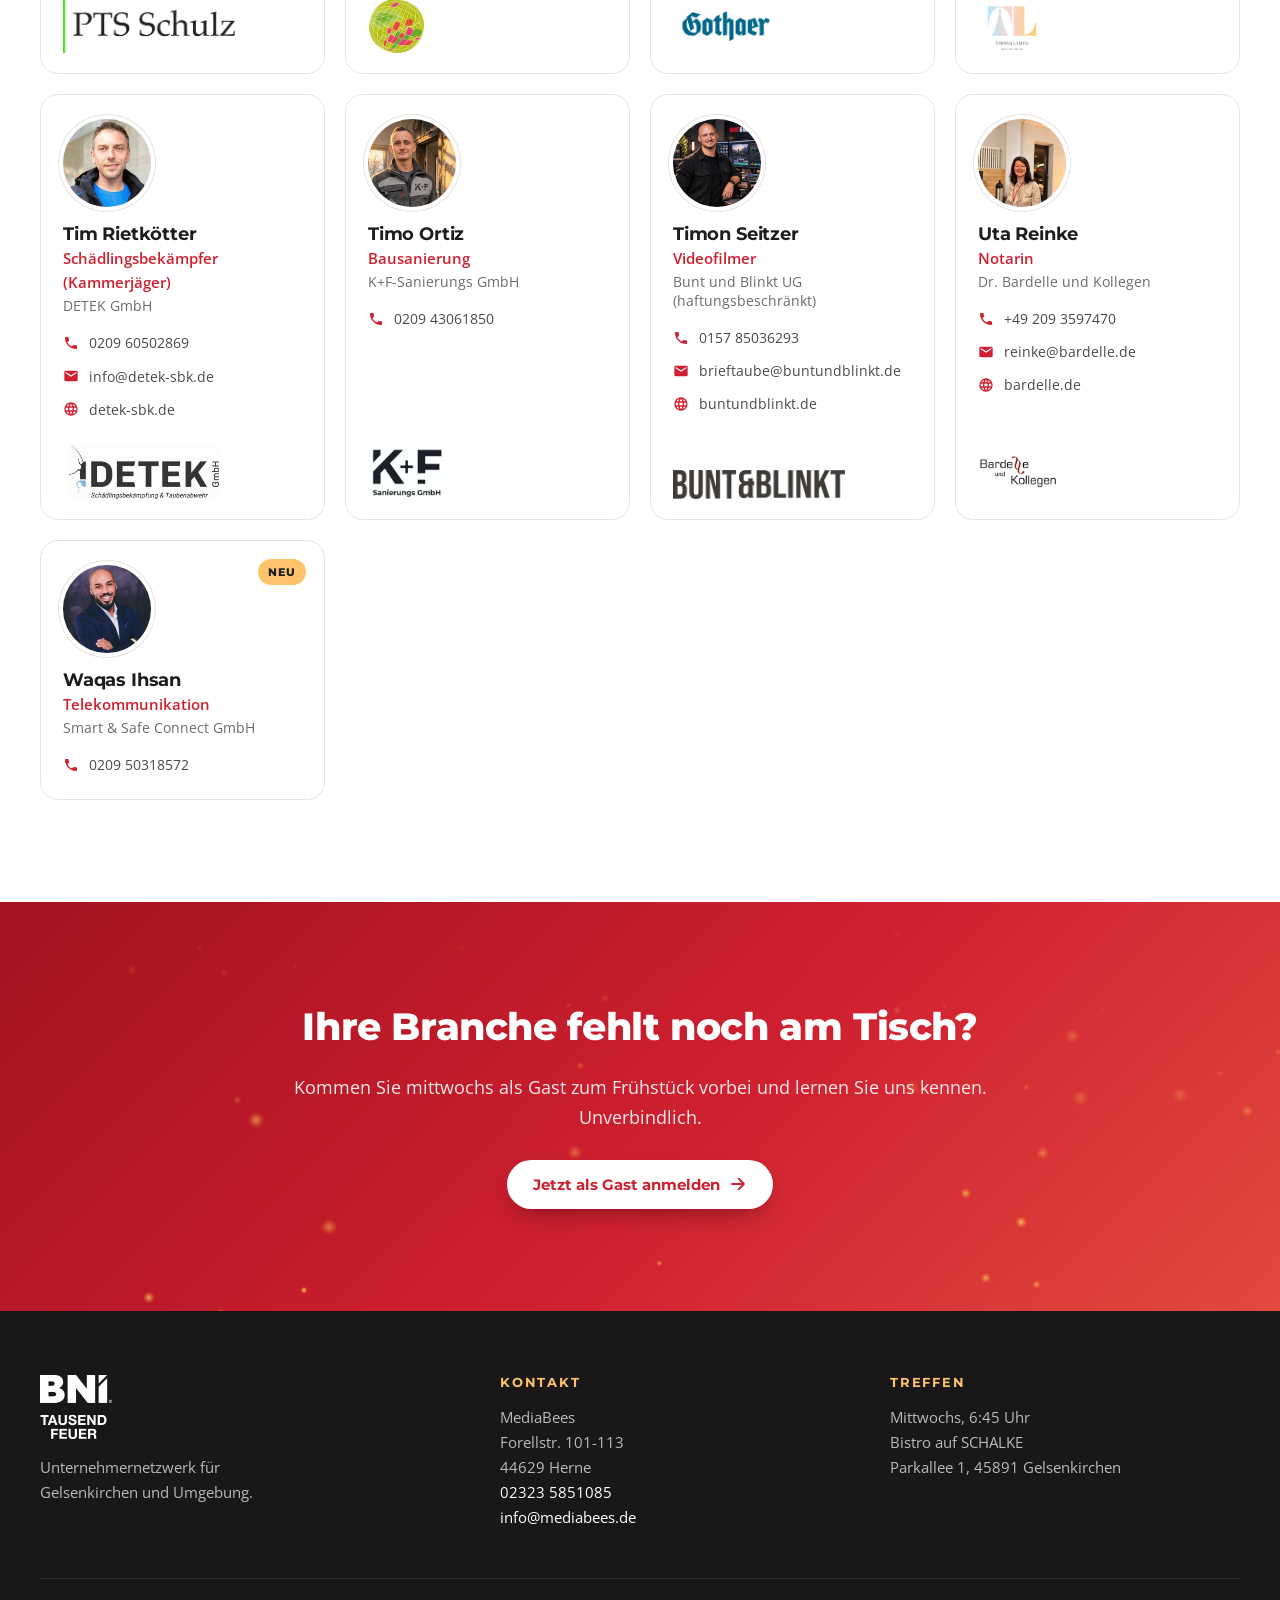
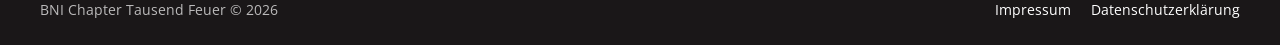
==== commit 2a181209: "Logos Greta Vosselmann und Jean Pascal Köhler ergänzt Co-Authored-By: Claude Opus 5.5 <noreply@anthr" ====
--- a/bni1000feuer/index.html
+++ b/bni1000feuer/index.html
@@ -337,7 +337,7 @@
         <ul class="member-links">
           <li><a href="tel:+4917620114693"><svg aria-hidden="true" viewBox="0 0 24 24"><path d="M6.6 10.8a15.1 15.1 0 0 0 6.6 6.6l2.2-2.2a1 1 0 0 1 1-.25 11.4 11.4 0 0 0 3.6.57 1 1 0 0 1 1 1V20a1 1 0 0 1-1 1A17 17 0 0 1 3 4a1 1 0 0 1 1-1h3.5a1 1 0 0 1 1 1c0 1.25.2 2.45.57 3.57a1 1 0 0 1-.25 1z"/></svg><span>0176 20114693</span></a></li>
         </ul>
-        
+        <div class="member-logo"><img src="assets/img/logos/greta-vosselmann.webp" alt="Logo AbflussKlar GmbH" loading="lazy" decoding="async"></div>
       </article>
       <article class="member reveal" data-cat="gesundheit" data-search="hakan bükrücü reha- und medizintechnik medishop gmbh gesundheit &amp; soziales">
         <div class="member-avatar"><img src="assets/img/members/hakan-buekruecue.webp" alt="" width="160" height="160" loading="lazy" decoding="async"></div>
@@ -367,7 +367,7 @@
         <ul class="member-links">
           <li><a href="tel:+491772160081"><svg aria-hidden="true" viewBox="0 0 24 24"><path d="M6.6 10.8a15.1 15.1 0 0 0 6.6 6.6l2.2-2.2a1 1 0 0 1 1-.25 11.4 11.4 0 0 0 3.6.57 1 1 0 0 1 1 1V20a1 1 0 0 1-1 1A17 17 0 0 1 3 4a1 1 0 0 1 1-1h3.5a1 1 0 0 1 1 1c0 1.25.2 2.45.57 3.57a1 1 0 0 1-.25 1z"/></svg><span>0177 2160081</span></a></li>
         </ul>
-        
+        <div class="member-logo"><img src="assets/img/logos/jean-pascal-koehler.webp" alt="Logo Immocare Köhler" loading="lazy" decoding="async"></div>
       </article>
       <article class="member reveal" data-cat="handwerk" data-search="jens taphorn fliesenleger fliesen r. pollmann handwerk &amp; bau">
         <div class="member-avatar"><img src="assets/img/members/jens-taphorn.webp" alt="" width="160" height="160" loading="lazy" decoding="async"></div>
